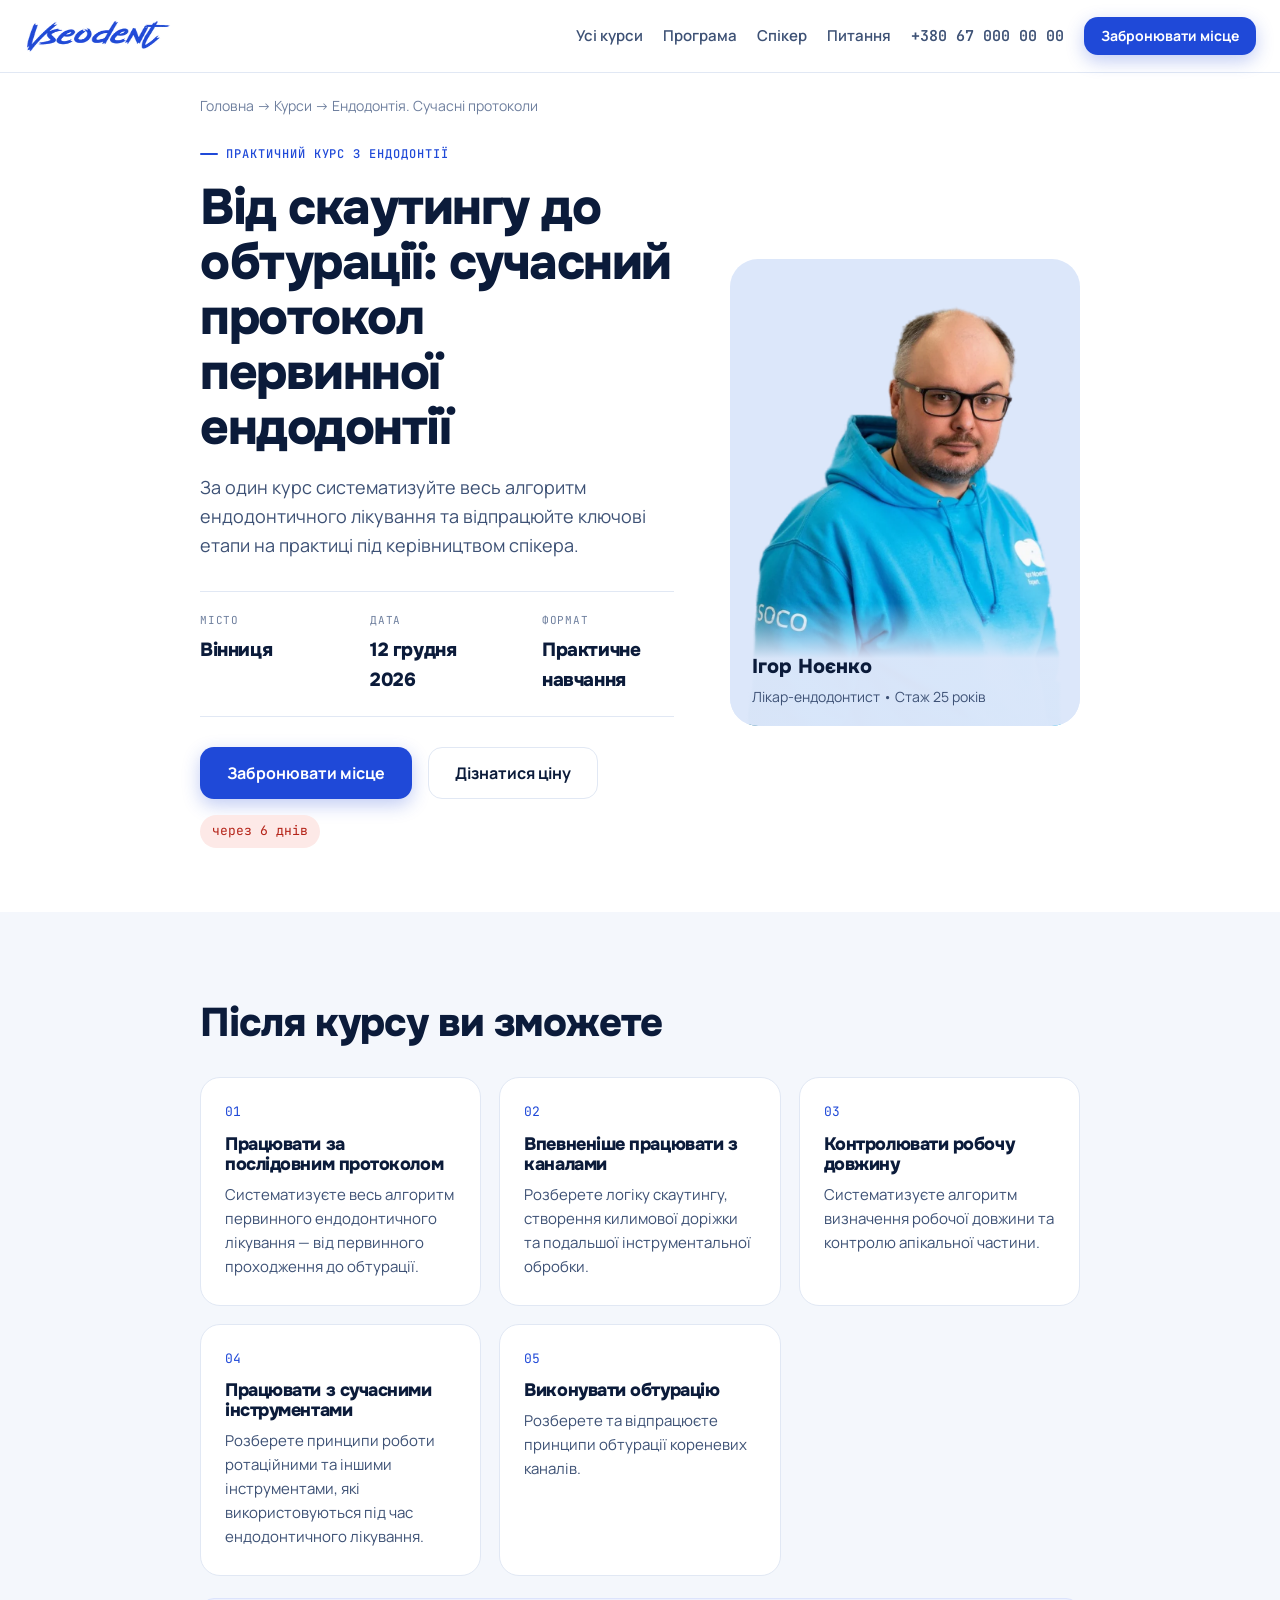
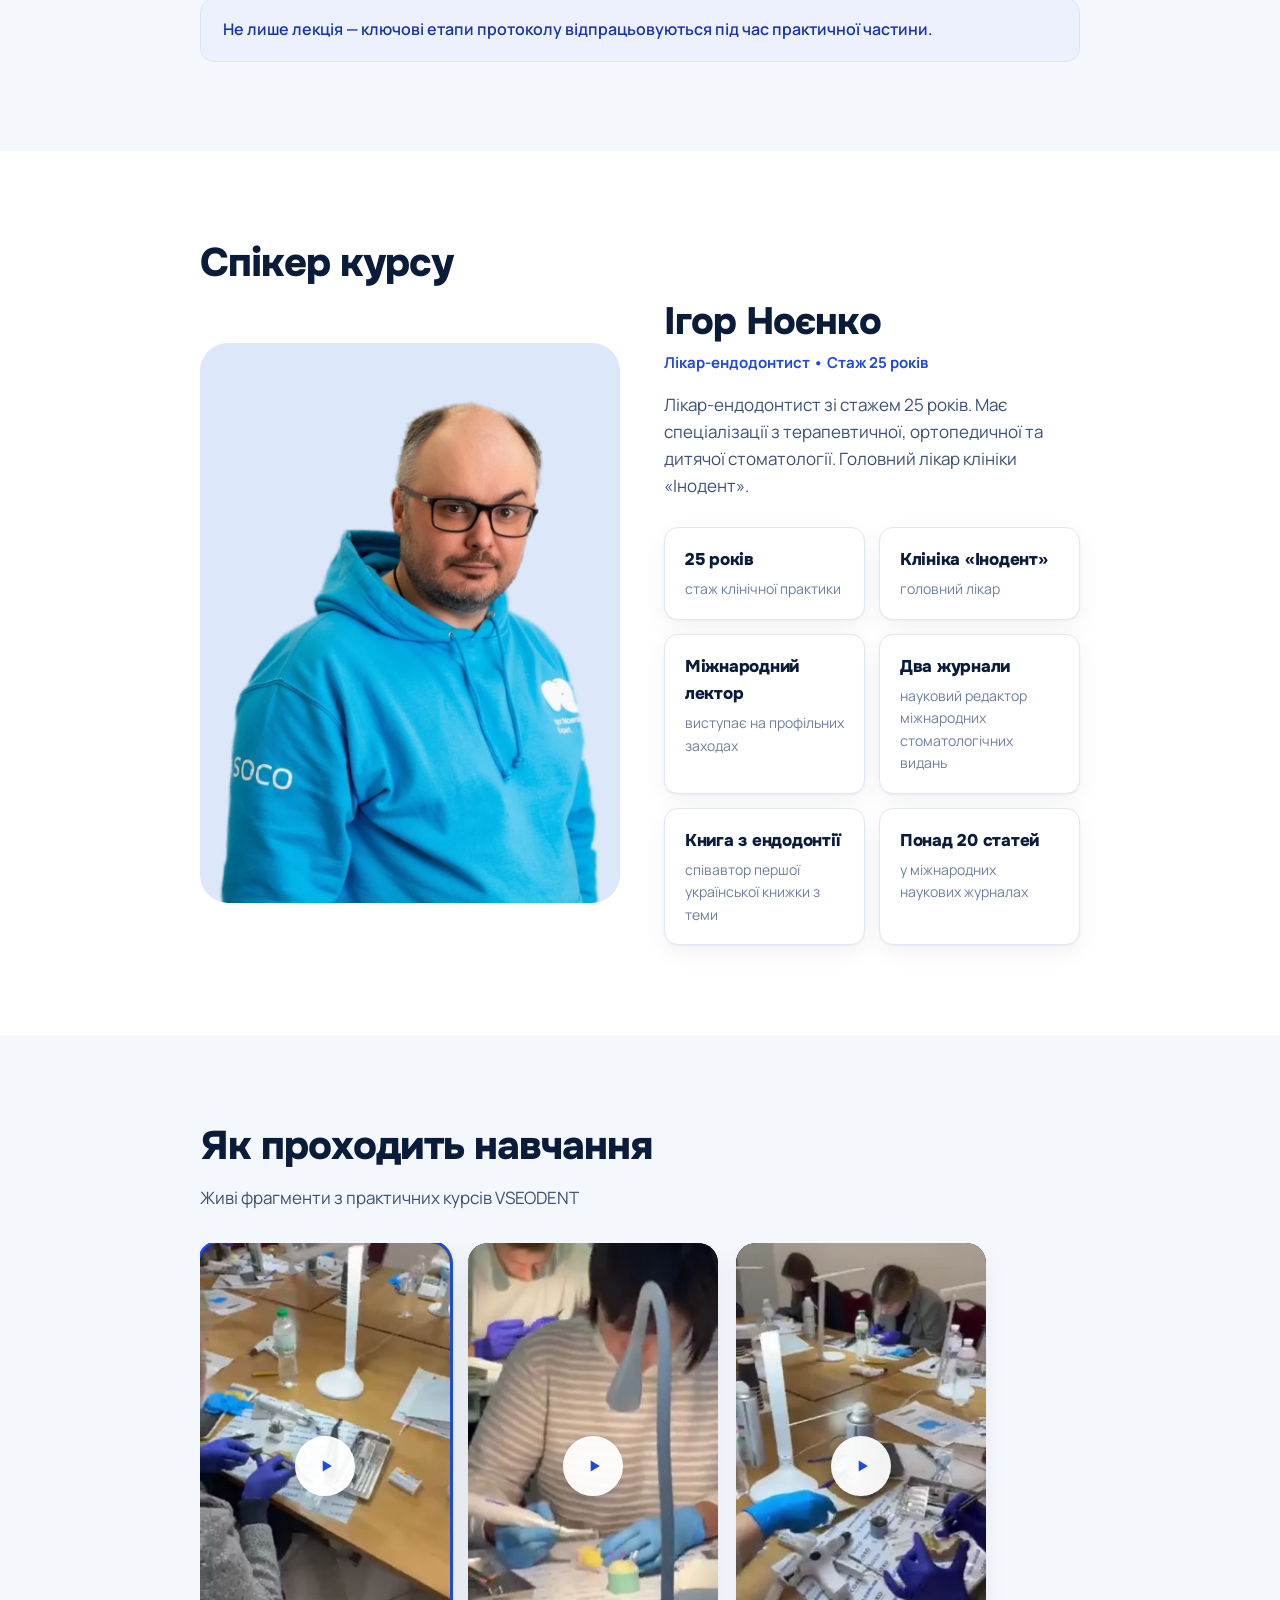
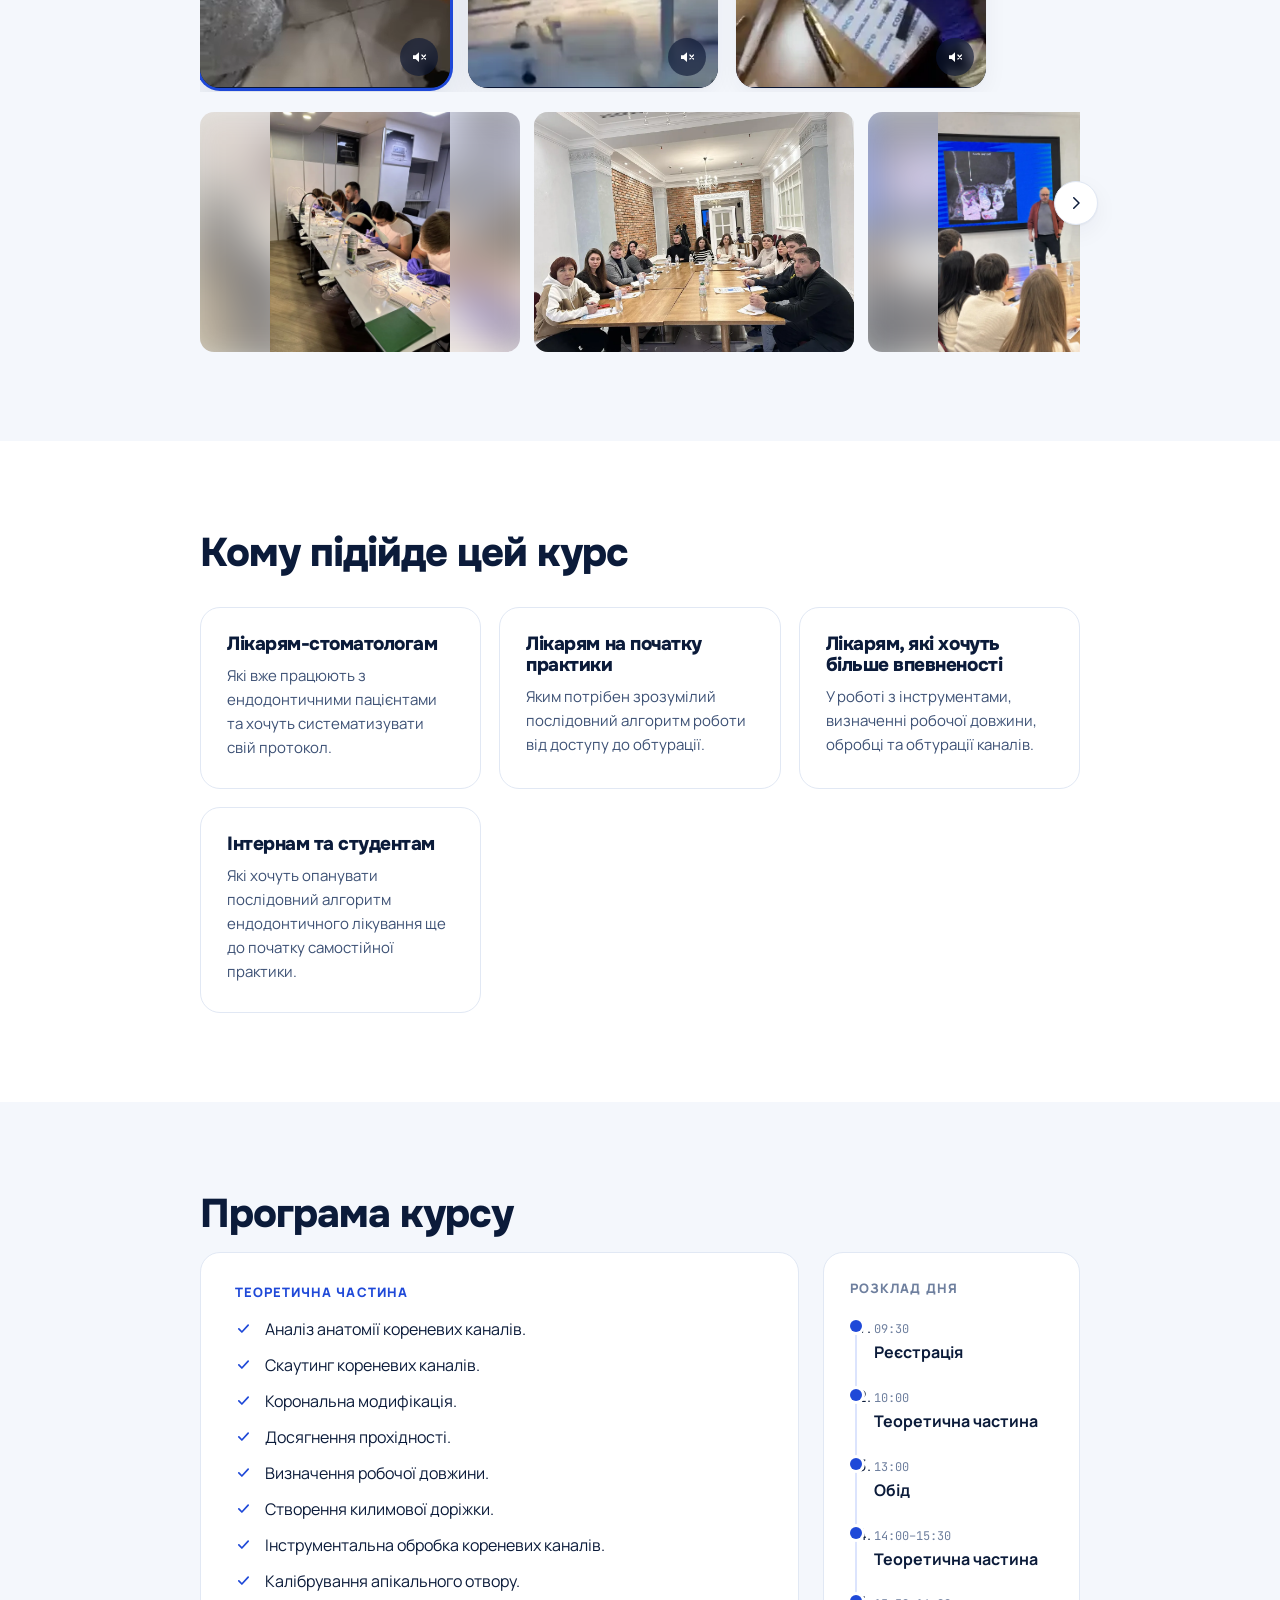
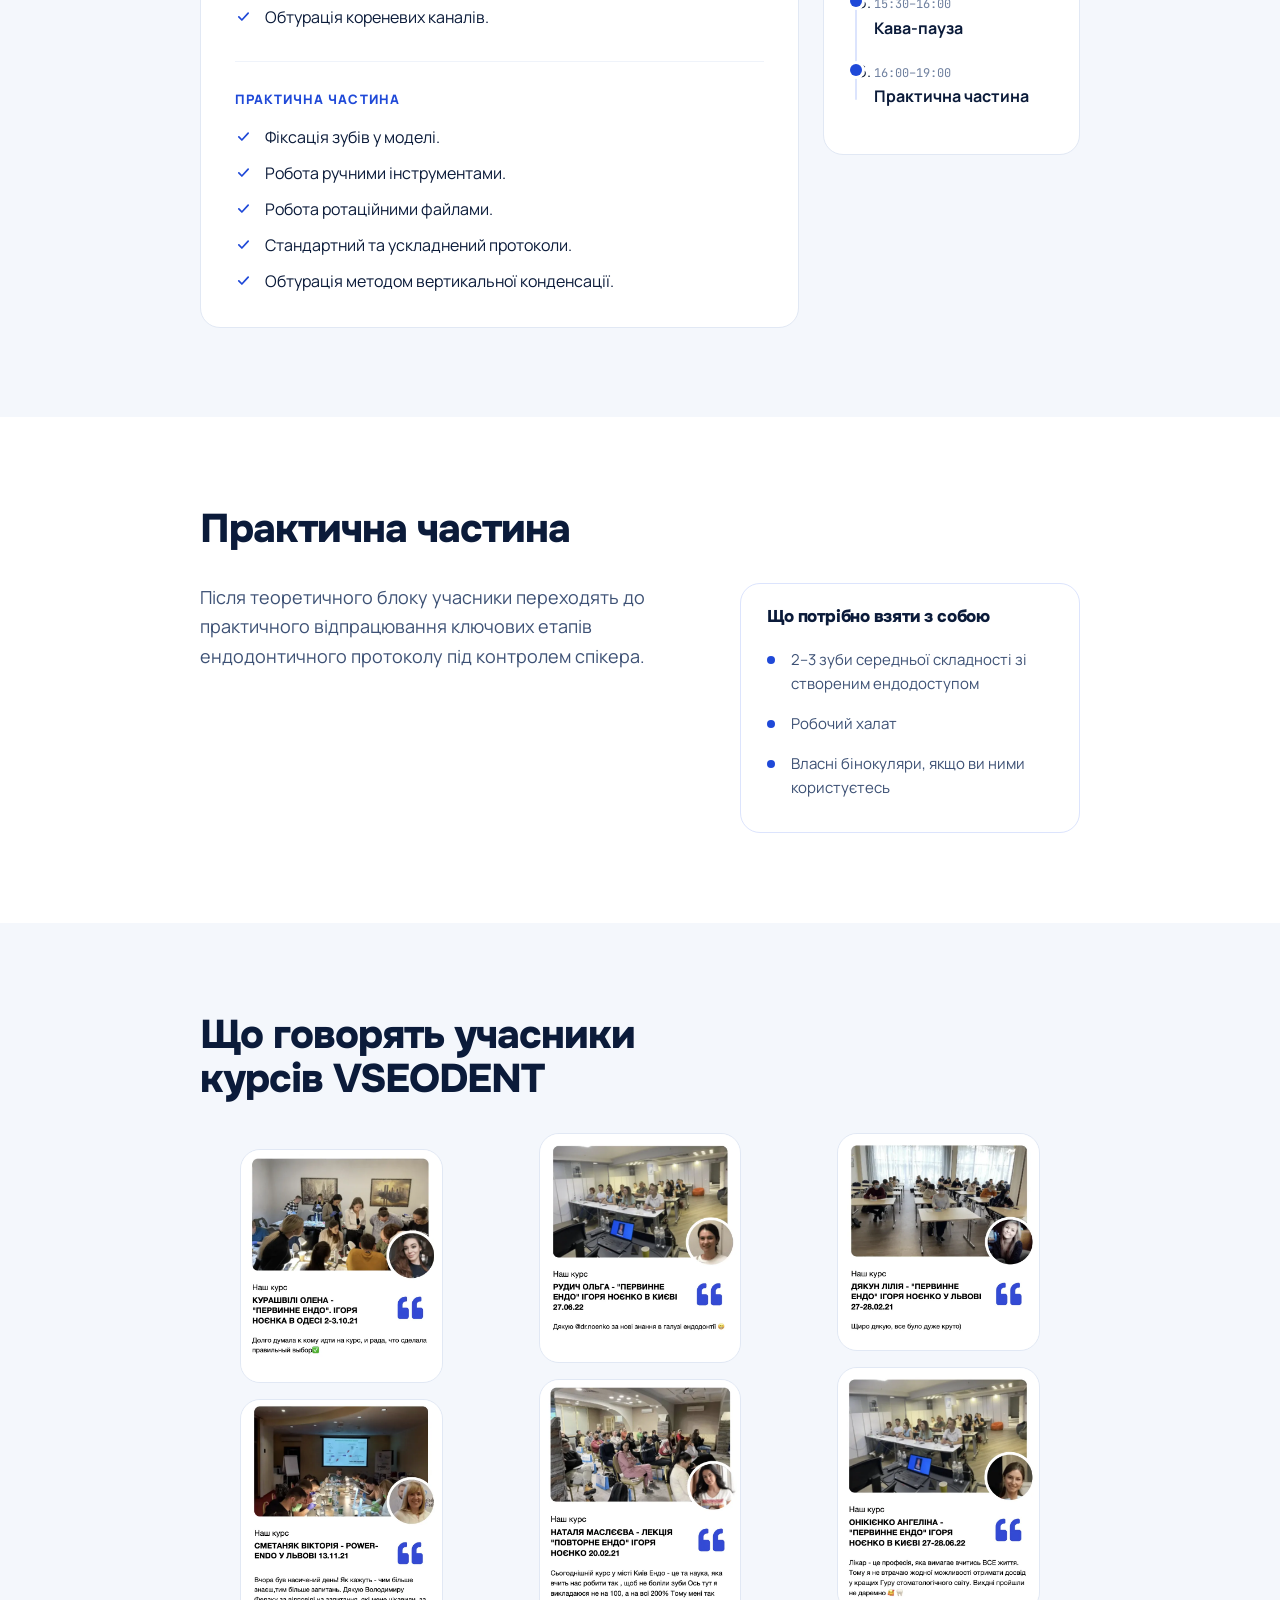
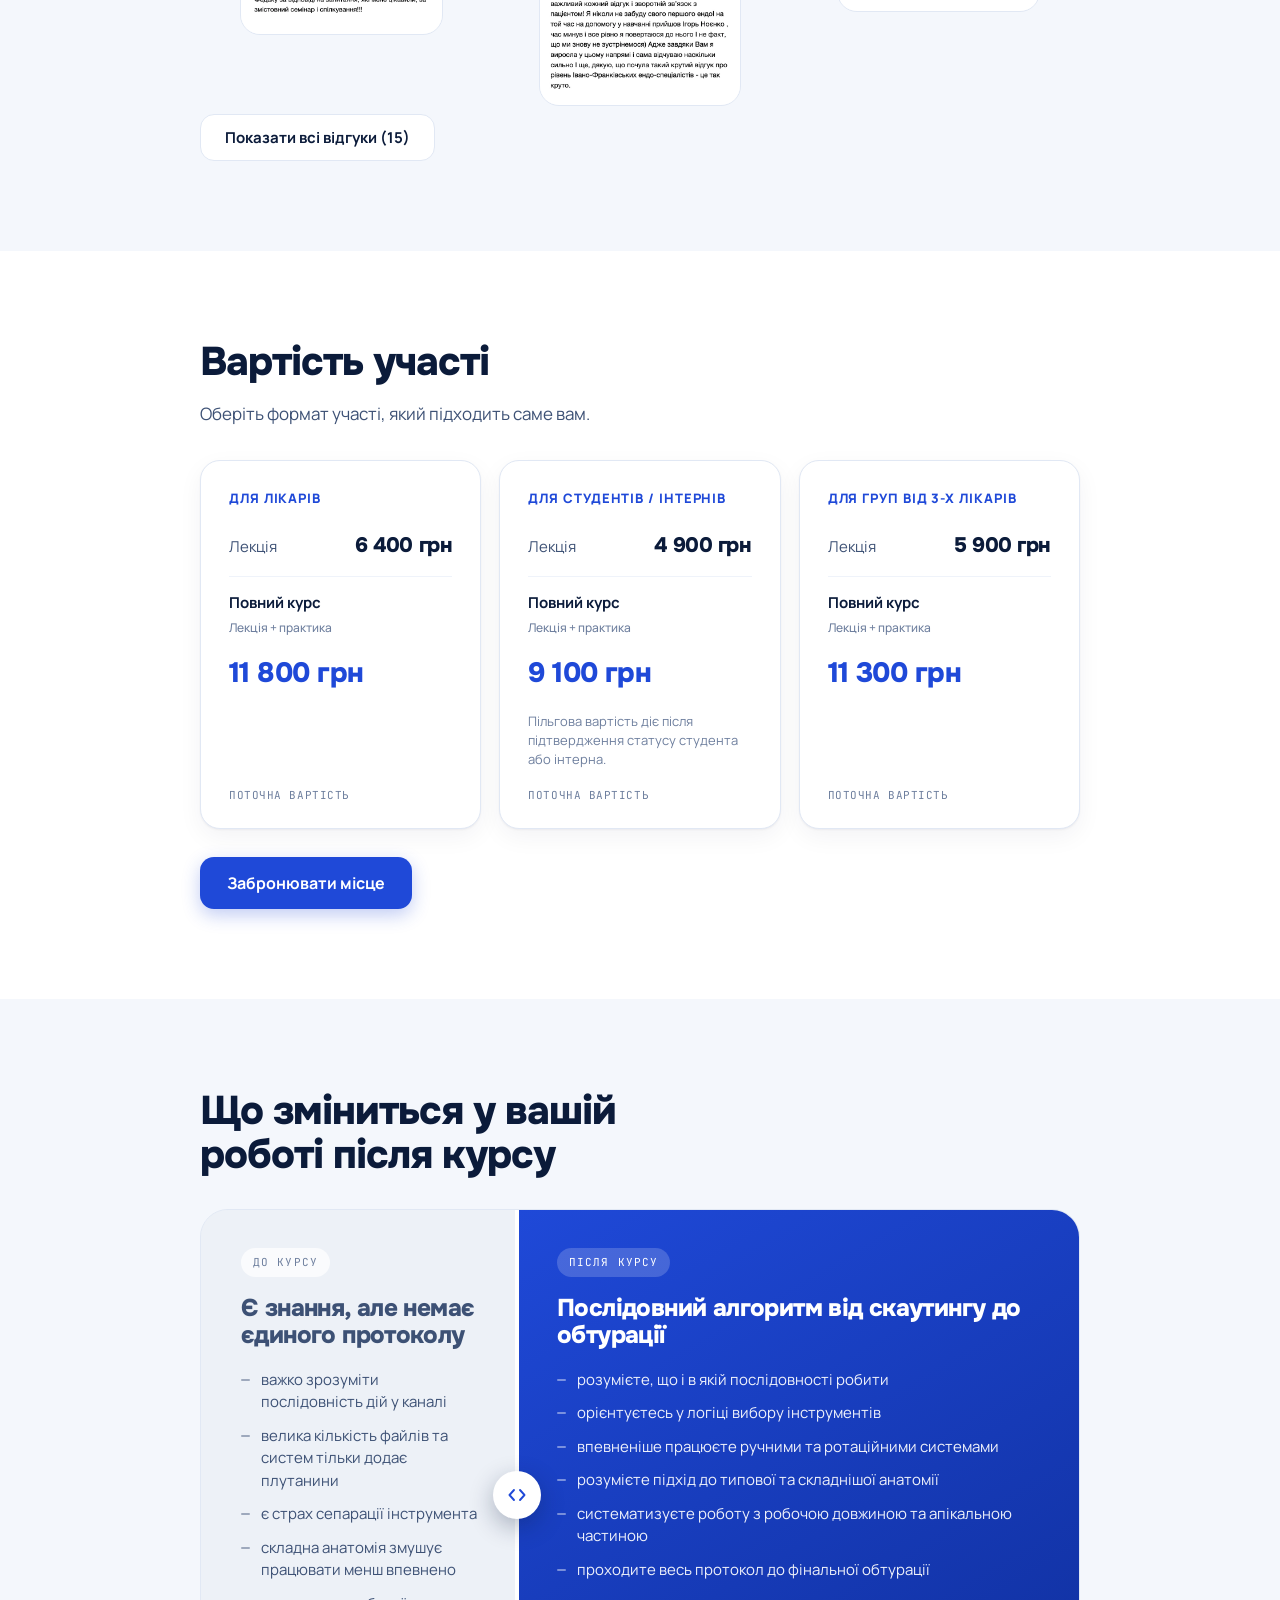
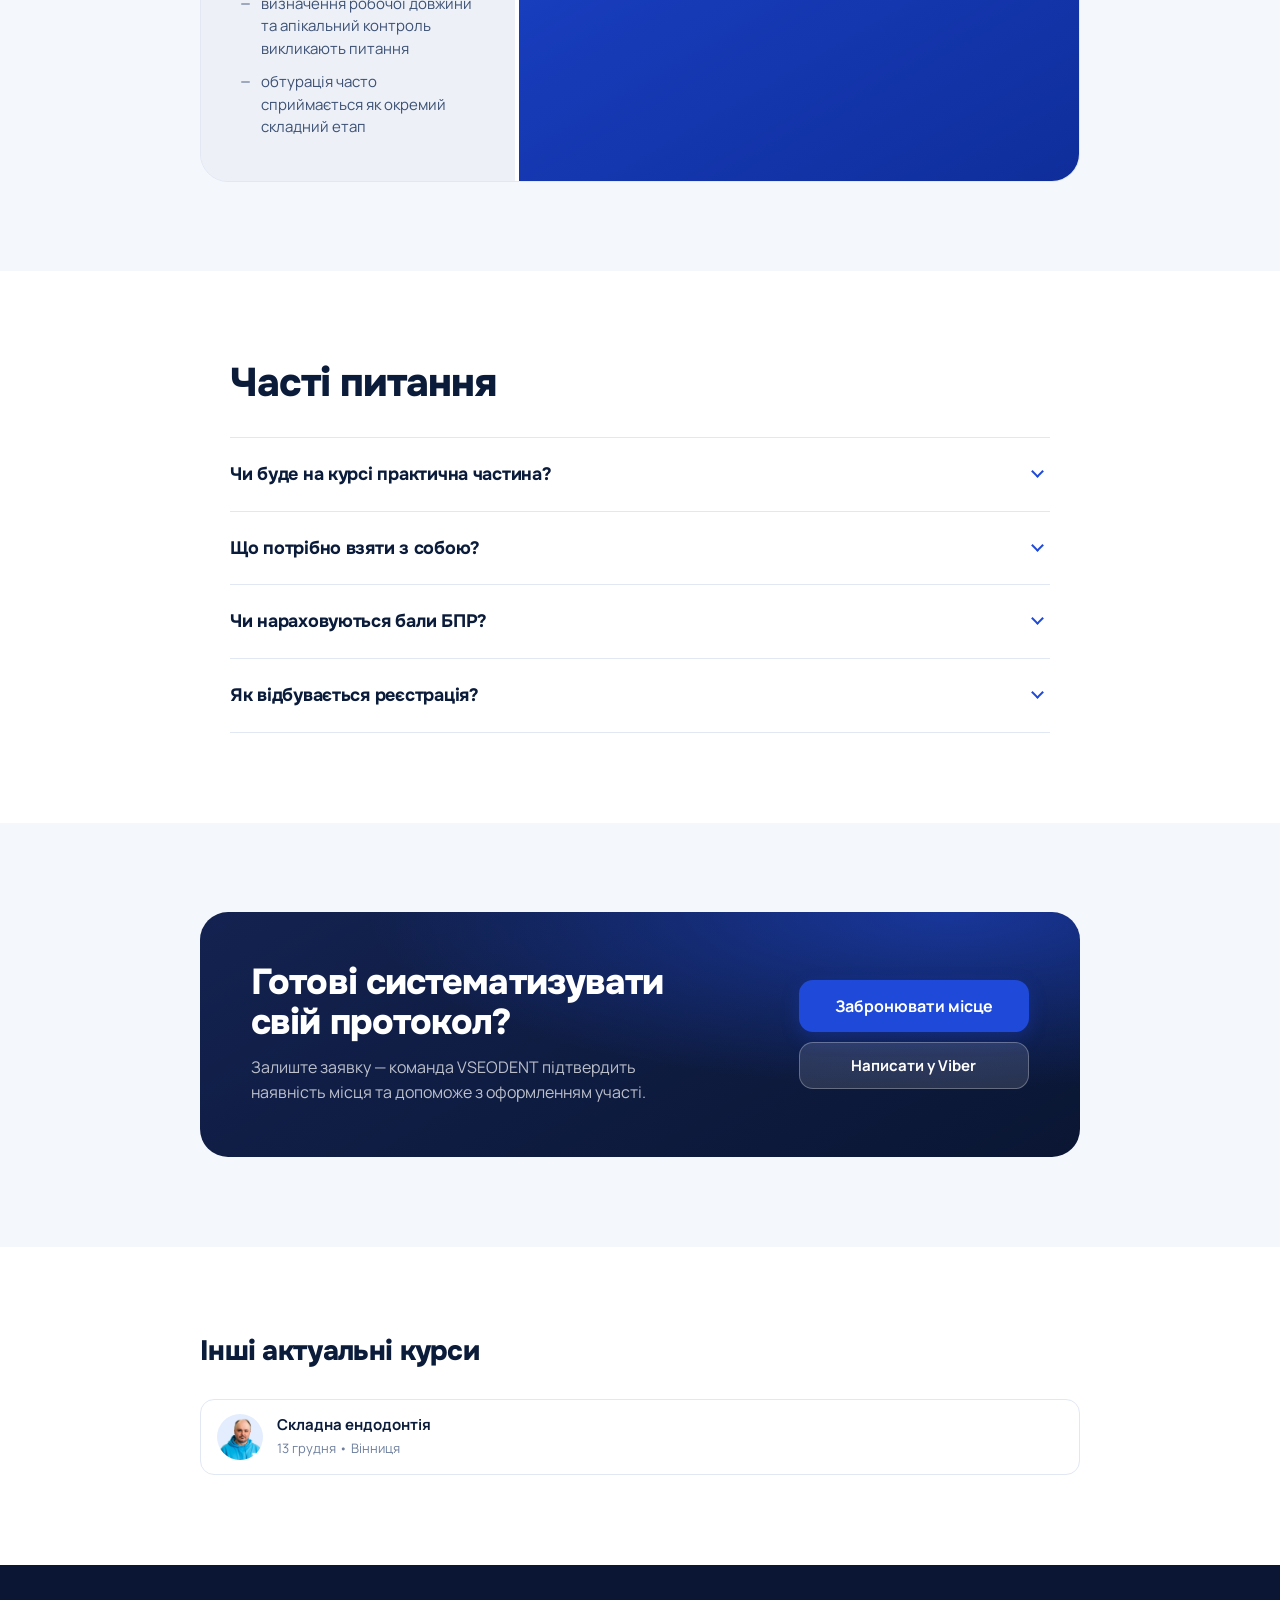
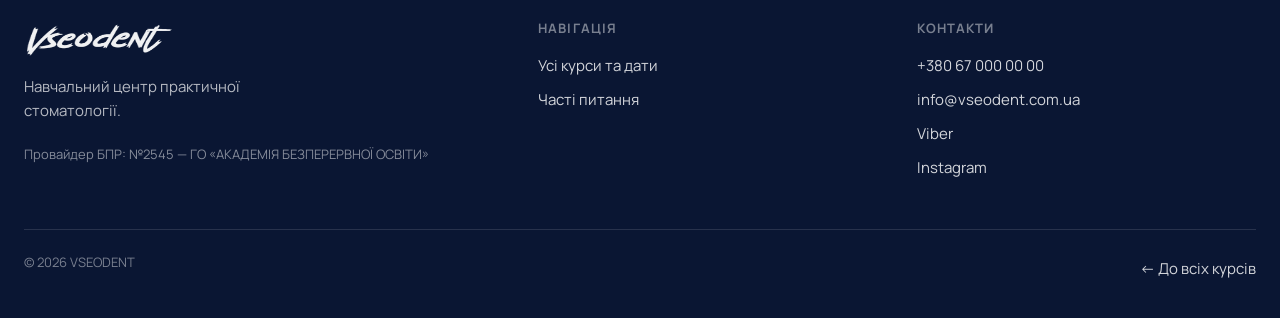
==== course.html @ 77914886 "Add files via upload" ====
<!doctype html>
<html lang="uk">
<head>
<meta charset="utf-8">
<meta name="viewport" content="width=device-width,initial-scale=1,viewport-fit=cover">
<title>Курс | VSEODENT</title>
<meta name="description" content="Практичний курс VSEODENT для стоматологів.">
<link rel="preconnect" href="https://fonts.googleapis.com">
<link rel="preconnect" href="https://fonts.gstatic.com" crossorigin>
<link href="https://fonts.googleapis.com/css2?family=Onest:wght@400;600;700;800&family=Manrope:wght@400;500;600;700;800&family=JetBrains+Mono:wght@400;500&display=swap" rel="stylesheet">
<!-- Meta Pixel -->
<script>
!function(f,b,e,v,n,t,s){if(f.fbq)return;n=f.fbq=function(){n.callMethod?
n.callMethod.apply(n,arguments):n.queue.push(arguments)};if(!f._fbq)f._fbq=n;
n.push=n;n.loaded=!0;n.version='2.0';n.queue=[];t=b.createElement(e);t.async=!0;
t.src=v;s=b.getElementsByTagName(e)[0];s.parentNode.insertBefore(t,s)}(window,
document,'script','https://connect.facebook.net/en_US/fbevents.js');
fbq('init','1516093250283344');
fbq('track','PageView');
</script>
<noscript><img height="1" width="1" style="display:none"
  src="https://www.facebook.com/tr?id=1516093250283344&ev=PageView&noscript=1" alt=""></noscript>
<!-- /Meta Pixel -->
<link rel="stylesheet" href="assets/css/styles.css?v=9327e3ac">
<link rel="icon" href="assets/images/logo.webp">
</head>
<body>

<header class="header">
  <div class="container header__inner">
    <a class="header__logo" href="index.html"><img src="assets/images/logo.webp" alt="VSEODENT" width="148" height="38"></a>
    <nav class="header__nav">
      <a href="index.html#kursy">Усі курси</a>
      <a href="#program">Програма</a>
      <a href="#speaker">Спікер</a>
      <a href="#faq">Питання</a>
      <a class="header__phone" data-phone href="#">+380</a>
      <button class="btn btn--primary btn--sm" data-book>Забронювати місце</button>
    </nav>
    <button class="header__burger" id="burger" aria-expanded="false" aria-label="Меню"><span></span></button>
  </div>
  <div class="mobile-menu" id="mobileMenu">
    <div class="container">
      <ul>
        <li><a href="index.html#kursy">Усі курси</a></li>
        <li><a href="#program">Програма курсу</a></li>
        <li><a href="#speaker">Спікер</a></li>
        <li><a href="#faq">Часті питання</a></li>
        <li><a data-phone href="#">+380</a></li>
      </ul>
    </div>
  </div>
</header>

<main>

<!-- ============ 1. HERO ============ -->
<section class="chero" id="sec-hero" data-rail="Курс">
  <div class="container">
    <nav class="crumbs"><a href="index.html">Головна</a> → <a href="index.html#kursy">Курси</a> → <span id="crumbTitle"></span></nav>

    <div class="chero__grid">
      <div class="chero__main">
        <span class="eyebrow" id="eyebrow"></span>
        <h1 id="h1"></h1>
        <p class="chero__sub" id="subtitle"></p>

        <div class="hfacts" id="heroFacts"></div>

        <div class="chero__cta">
          <button class="btn btn--primary btn--lg" data-book>Забронювати місце</button>
          <a class="btn btn--ghost btn--lg" href="#secPricing">Дізнатися ціну</a>
          <span class="chero__count" id="heroCountdown"></span>
        </div>
      </div>

      <aside class="chero__speaker">
        <div class="spcard">
          <img id="heroSpeakerImg" src="" alt="" width="440" height="560" fetchpriority="high">
          <div class="spcard__cap">
            <b id="heroSpeakerName"></b>
            <span id="heroSpeakerRole"></span>
          </div>
        </div>
      </aside>
    </div>
  </div>
</section>

<!-- ============ 2. РЕЗУЛЬТАТИ ============ -->
<section class="section section--wash" id="secOutcomes" data-rail="Результати">
  <div class="container">
    <h2 class="shead">Після курсу ви зможете</h2>
    <div class="carousel" id="outcomesCarousel">
      <div class="carousel__track" id="outcomes"></div>
      <div class="carousel__dots" id="outcomesDots"></div>
    </div>
    <p class="onote" id="outcomesNote"></p>
  </div>
</section>

<!-- ============ 3. СПІКЕР ============ -->
<section class="section" id="speaker" data-rail="Спікер">
  <div class="container">
    <h2 class="shead">Спікер курсу</h2>
    <div class="spk">
      <div class="spk__photo"><img id="spImg" src="" alt="" loading="lazy"></div>
      <div class="spk__body">
        <h3 id="spName"></h3>
        <div class="spk__role" id="spRole"></div>
        <p class="spk__bio" id="spBio"></p>
        <div class="spk__facts" id="spFacts"></div>
      </div>
    </div>
  </div>
</section>

<!-- ============ 4. ЯК ПРОХОДИТЬ НАВЧАННЯ ============ -->
<section class="section section--wash" id="secHow" data-rail="Як проходить">
  <div class="container">
    <h2 class="shead">Як проходить навчання</h2>
    <p class="ssub">Живі фрагменти з практичних курсів VSEODENT</p>
    <div class="vreel" id="videos"></div>
    <div class="pstrip" id="photos"></div>
  </div>
</section>

<!-- ============ 5. ДЛЯ КОГО ============ -->
<section class="section" id="secAudience" data-rail="Для кого">
  <div class="container">
    <h2 class="shead">Кому підійде цей курс</h2>
    <div class="acards" id="audience"></div>
  </div>
</section>

<!-- ============ 6. ПРОГРАМА ============ -->
<section class="section section--wash" id="program" data-rail="Програма">
  <div class="container">
    <h2 class="shead">Програма курсу</h2>

    <div class="prog">
      <div class="prog__main" id="programList"></div>
      <aside class="prog__side" id="scheduleCard">
        <h3 class="prog__sidehead">Розклад дня</h3>
        <ol class="tl" id="scheduleList"></ol>
      </aside>
    </div>

    <div class="pending" id="programSoon">
      <div>
        <b>Повну програму надсилаємо особисто</b>
        <p>Залиште контакт — команда VSEODENT надішле актуальну програму цього курсу до підтвердження участі.</p>
      </div>
      <button class="btn btn--primary" data-book>Отримати програму</button>
    </div>
  </div>
</section>

<!-- ============ 7. ПРАКТИЧНА ЧАСТИНА ============ -->
<section class="section" id="secPractice" data-rail="Практика">
  <div class="container">
    <h2 class="shead">Практична частина</h2>
    <div class="practice">
      <p class="practice__text" id="practiceText"></p>
      <aside class="bring" id="bringCard">
        <h3>Що потрібно взяти з собою</h3>
        <ul id="bringList"></ul>
      </aside>
    </div>
  </div>
</section>

<!-- ============ 8. ВІДГУКИ ============ -->
<section class="section section--wash" id="secReviews" data-rail="Відгуки">
  <div class="container">
    <h2 class="shead">Що говорять учасники курсів VSEODENT</h2>
    <div class="reviews" id="reviews"></div>
    <p class="ghint" id="reviewsHint">Тут будуть реальні відгуки учасників курсів.</p>
    <div class="carousel__dots" id="reviewsDots"></div>
    <div class="reviews__more"><button class="btn btn--ghost" id="reviewsMore" type="button">Показати всі відгуки</button></div>
  </div>
</section>

<!-- ============ 9. ВАРТІСТЬ УЧАСТІ ============ -->
<section class="section" id="secPricing" data-rail="Вартість">
  <div class="container">
    <h2 class="shead">Вартість участі</h2>
    <p class="ssub">Оберіть формат участі, який підходить саме вам.</p>
    <div class="pcards" id="pricing"></div>
    <div class="pricing__foot">
      <button class="btn btn--primary btn--lg" data-book>Забронювати місце</button>
    </div>
  </div>
</section>

<!-- ============ 10. ДО / ПІСЛЯ ============ -->
<section class="section section--wash" id="secTransform" data-rail="Результат">
  <div class="container">
    <h2 class="shead">Що зміниться у вашій роботі після курсу</h2>
    <div class="ba" id="ba"></div>
  </div>
</section>

<!-- ============ 11. ЩО ВХОДИТЬ У ВАРТІСТЬ ============ -->
<section class="section section--wash" id="secIncludes">
  <div class="container">
    <h2 class="shead">Що входить у вартість участі</h2>
    <ul class="includes" id="includes"></ul>
  </div>
</section>

<!-- ============ 12. ІНШІ МІСТА ============ -->
<section class="section section--wash" id="secOther" data-rail="Інші дати">
  <div class="container">
    <h2 class="shead">Не підходить ця дата або місто?</h2>
    <p class="ssub">Перегляньте інші найближчі дати цього курсу або оберіть інше навчання VSEODENT.</p>
    <div class="dcards" id="otherDates"></div>
    <a class="btn btn--ghost" href="index.html#kursy">Усі курси VSEODENT</a>
  </div>
</section>

<!-- ============ 13. FAQ ============ -->
<section class="section" id="faq" data-rail="Питання">
  <div class="container container--narrow">
    <h2 class="shead">Часті питання</h2>
    <div class="faq" id="faqList"></div>
  </div>
</section>

<!-- ============ 14. ФІНАЛЬНИЙ CTA ============ -->
<section class="section section--wash">
  <div class="container">
    <div class="cta">
      <div>
        <h2>Готові систематизувати свій протокол?</h2>
        <p>Залиште заявку — команда VSEODENT підтвердить наявність місця та допоможе з оформленням участі.</p>
      </div>
      <div class="cta__actions">
        <button class="btn btn--primary btn--block btn--lg" data-book>Забронювати місце</button>
        <a class="btn btn--light btn--block" data-viber href="#">Написати у Viber</a>
      </div>
    </div>
  </div>
</section>

<!-- ============ 15. ІНШІ КУРСИ ============ -->
<section class="section" id="secOtherCourses">
  <div class="container">
    <h2 class="shead shead--sm">Інші актуальні курси</h2>
    <div class="minis" id="otherCourses"></div>
  </div>
</section>

</main>

<!-- смуга прогресу з розділами -->
<nav class="rail" id="rail" aria-label="Розділи сторінки"></nav>


<footer class="footer">
  <div class="container">
    <div class="footer__grid">
      <div>
        <img src="assets/images/logo.webp" alt="VSEODENT" width="150" height="38" loading="lazy">
        <p>Навчальний центр практичної стоматології.</p>
        <div class="footer__bpr">Провайдер БПР: <span data-bpr></span></div>
      </div>
      <div>
        <h4>Навігація</h4>
        <a href="index.html#kursy">Усі курси та дати</a>
        <a href="index.html#faq">Часті питання</a>
      </div>
      <div>
        <h4>Контакти</h4>
        <a data-phone href="#">+380</a>
        <a data-email href="#">email</a>
        <a data-viber href="#">Viber</a>
        <a data-telegram href="#">Telegram</a>
        <a data-instagram href="#" target="_blank" rel="noopener">Instagram</a>
      </div>
    </div>
    <div class="footer__bottom">
      <span>© <span data-year></span> VSEODENT</span>
      <span><a href="index.html#kursy">← До всіх курсів</a></span>
    </div>
  </div>
</footer>

<div class="sticky-bar">
  <div class="sticky-bar__info">
    <b id="stickyMain"></b>
    <span id="stickySub"></span>
  </div>
  <button class="btn btn--primary" data-book>Забронювати</button>
</div>

<script src="assets/js/data.js?v=9327e3ac"></script>
<script src="assets/js/app.js?v=9327e3ac"></script>
<script src="assets/js/course.js?v=9327e3ac"></script>
<script src="assets/js/shared-blocks.js?v=9327e3ac"></script>
<script src="assets/js/videos.js?v=9327e3ac"></script>
<script src="assets/js/ba.js?v=9327e3ac"></script>
<script src="assets/js/form.js?v=9327e3ac"></script>
</body>
</html>
---- assets/css/styles.css ----
/* ============================================================
   VSEODENT — СТИЛІ
   1. Токени       2. База        3. Кнопки      4. Шапка
   5. Hero         6. Довіра      7. Розклад     8. Як проходить
   9. Спікери     10. Що отримаєте 11. FAQ       12. Футер
  13. Сторінка курсу  14. Форма    15. Адаптив
   ============================================================ */

/* ---------- 1. ТОКЕНИ -------------------------------------- */
:root{
  /* колір */
  --ink:#0B1B3A;          /* основний текст */
  --ink-2:#3D5175;        /* другорядний текст */
  --ink-3:#6E7F9E;        /* підписи */
  --line:#E1E8F4;         /* межі */
  --line-2:#EFF3FA;
  --wash:#F4F7FC;         /* фон секцій */
  --paper:#FFFFFF;
  --deep:#0A1633;         /* темні панелі */
  --deep-2:#132250;
  --blue:#1F49D8;         /* фірмовий (з логотипа) */
  --blue-700:#1637AC;
  --blue-50:#EDF1FE;
  --blue-100:#DCE4FD;
  --amber:#F5A524;        /* акцент для БПР / сертифікатів */
  --photo-bg:#DCE7FA;     /* єдиний фон під фото спікерів */
  --amber-50:#FEF5E6;
  --danger:#D92D20;

  /* типографіка */
  --display:'Onest','Manrope',system-ui,-apple-system,'Segoe UI',sans-serif;
  --body:'Manrope',system-ui,-apple-system,'Segoe UI',sans-serif;
  --mono:'JetBrains Mono',ui-monospace,'SFMono-Regular',Menlo,monospace;

  /* форма */
  --r-sm:10px; --r-md:14px; --r-lg:20px; --r-xl:28px;
  --shadow-1:0 1px 2px rgba(11,27,58,.05), 0 8px 24px rgba(11,27,58,.05);
  --shadow-2:0 20px 50px rgba(11,27,58,.12);
  --pad-y:clamp(56px,7vw,104px);
}

/* ---------- 2. БАЗА ---------------------------------------- */
*,*::before,*::after{box-sizing:border-box}
html{scroll-behavior:smooth;-webkit-text-size-adjust:100%;overflow-x:clip}
body{overflow-x:clip}
body{
  margin:0;background:var(--paper);color:var(--ink);
  font-family:var(--body);font-size:16px;line-height:1.6;font-weight:400;
  -webkit-font-smoothing:antialiased;
}
img{max-width:100%;display:block}
a{color:inherit;text-decoration:none}
button,input,select,textarea{font:inherit;color:inherit}
h1,h2,h3,h4{font-family:var(--display);font-weight:800;letter-spacing:-.025em;line-height:1.1;margin:0}
p{margin:0}
ul{margin:0;padding:0;list-style:none}

.container{width:min(1180px,100% - 40px);margin-inline:auto}
.section{padding-block:var(--pad-y)}
.section--wash{background:var(--wash)}

/* службові */
.sr-only{position:absolute;width:1px;height:1px;overflow:hidden;clip:rect(0 0 0 0);white-space:nowrap}
.hidden{display:none !important}
:focus-visible{outline:3px solid var(--blue);outline-offset:2px;border-radius:4px}

/* мітка секції */
.eyebrow{
  display:inline-flex;align-items:center;gap:8px;
  font-family:var(--mono);font-size:12px;font-weight:500;
  letter-spacing:.08em;text-transform:uppercase;color:var(--blue);
}
.eyebrow::before{content:'';width:18px;height:2px;background:var(--blue);border-radius:2px}

/* заголовок секції */
.section-head{
  display:grid;grid-template-columns:minmax(0,1.1fr) minmax(0,.9fr);
  gap:28px 48px;align-items:end;margin-bottom:40px;
}
.section-head h2{font-size:clamp(28px,3.6vw,44px);margin-top:14px}
.section-head p{color:var(--ink-2);font-size:17px}

/* мазок пензля — акцент, узятий із логотипа */
.brush{position:relative;display:inline-block;white-space:nowrap}
.brush svg{
  position:absolute;left:-2%;bottom:.02em;width:104%;height:.42em;
  fill:var(--blue);opacity:.22;z-index:-1;
}

/* ---------- 3. КНОПКИ -------------------------------------- */
.btn{
  display:inline-flex;align-items:center;justify-content:center;gap:9px;
  border:1px solid transparent;border-radius:var(--r-md);cursor:pointer;
  font-weight:700;font-size:15px;line-height:1;padding:15px 24px;
  transition:background .18s, color .18s, border-color .18s, transform .18s, box-shadow .18s;
  text-align:center;
}
.btn:active{transform:translateY(1px)}
.btn--primary{background:var(--blue);color:#fff;box-shadow:0 6px 18px rgba(31,73,216,.28)}
.btn--primary:hover{background:var(--blue-700);box-shadow:0 10px 26px rgba(31,73,216,.34)}
.btn--ghost{background:var(--paper);color:var(--ink);border-color:var(--line)}
.btn--ghost:hover{border-color:var(--blue);color:var(--blue)}
.btn--light{background:rgba(255,255,255,.12);color:#fff;border-color:rgba(255,255,255,.28)}
.btn--light:hover{background:rgba(255,255,255,.2)}
.btn--sm{padding:11px 16px;font-size:14px}
.btn--block{width:100%}
.btn[disabled]{opacity:.6;cursor:not-allowed}

/* ---------- 4. ШАПКА --------------------------------------- */
.header{
  position:sticky;top:0;z-index:60;background:rgba(255,255,255,.86);
  backdrop-filter:blur(14px);border-bottom:1px solid var(--line);
}
.header__inner{display:flex;align-items:center;gap:28px;height:72px}
.header__logo img{width:148px}
.header__nav{display:flex;align-items:center;gap:26px;margin-left:auto}
.header__nav a{font-size:15px;font-weight:600;color:var(--ink-2)}
.header__nav a:hover{color:var(--blue)}
.header__phone{font-family:var(--mono);font-size:14px;font-weight:500;white-space:nowrap}
.header__burger{
  display:none;margin-left:auto;width:44px;height:44px;border:1px solid var(--line);
  background:var(--paper);border-radius:12px;cursor:pointer;position:relative;
}
.header__burger span,.header__burger span::before,.header__burger span::after{
  position:absolute;left:50%;width:18px;height:2px;background:var(--ink);
  border-radius:2px;transform:translateX(-50%);transition:.22s;
}
.header__burger span{top:50%;margin-top:-1px}
.header__burger span::before{content:'';left:0;transform:none;top:-6px}
.header__burger span::after{content:'';left:0;transform:none;top:6px}
.header__burger[aria-expanded="true"] span{background:transparent}
.header__burger[aria-expanded="true"] span::before{top:0;transform:rotate(45deg)}
.header__burger[aria-expanded="true"] span::after{top:0;transform:rotate(-45deg)}

.mobile-menu{display:none;border-top:1px solid var(--line);background:var(--paper)}
.mobile-menu.open{display:block}
.mobile-menu ul{padding:14px 0 20px}
.mobile-menu a{display:block;padding:13px 0;font-size:17px;font-weight:600;border-bottom:1px solid var(--line-2)}
.mobile-menu .btn{margin-top:18px}

/* ---------- 5. HERO ---------------------------------------- */
.hero{padding-top:clamp(40px,5vw,72px);padding-bottom:clamp(40px,5vw,72px);overflow:hidden}
.hero__grid{display:grid;grid-template-columns:minmax(0,1.05fr) minmax(0,.95fr);gap:56px;align-items:center}
.hero h1{font-size:clamp(34px,4.6vw,56px);margin:20px 0 22px;letter-spacing:-.035em}
.hero__lead{font-size:19px;color:var(--ink-2);max-width:34em}
.hero__actions{display:flex;gap:12px;flex-wrap:wrap;margin-top:32px}
.hero__stats{display:flex;gap:0;margin-top:44px;border-top:1px solid var(--line);padding-top:24px;flex-wrap:wrap}
.hero__stat{padding-right:32px;margin-right:32px;border-right:1px solid var(--line)}
.hero__stat:last-child{border-right:0;margin-right:0;padding-right:0}
.hero__stat b{display:block;font-family:var(--display);font-size:30px;font-weight:800;letter-spacing:-.03em;line-height:1}
.hero__stat span{display:block;margin-top:6px;font-size:13px;color:var(--ink-3);max-width:15ch}

/* панель зі спікером */
.hero__panel{
  position:relative;min-height:480px;display:flex;align-items:flex-end;
  justify-content:center;
}
.hero__grid-lines{position:absolute;inset:0;opacity:.16;
  background-image:linear-gradient(rgba(255,255,255,.5) 1px,transparent 1px),
                   linear-gradient(90deg,rgba(255,255,255,.5) 1px,transparent 1px);
  background-size:56px 56px;mask-image:radial-gradient(80% 70% at 50% 40%,#000,transparent);}
.hero__photo{position:relative;z-index:2;height:470px;width:auto;object-fit:contain;
  filter:drop-shadow(0 22px 34px rgba(11,27,58,.16))}
.hero__next{
  position:absolute;left:0;bottom:12px;z-index:3;width:min(290px,70%);
  background:var(--paper);border:1px solid var(--line);border-radius:var(--r-lg);
  padding:18px 20px;box-shadow:0 16px 36px rgba(11,27,58,.13);
}
.hero__next-label{font-family:var(--mono);font-size:11px;letter-spacing:.09em;text-transform:uppercase;color:var(--blue)}
.hero__next h3{font-size:18px;margin:8px 0 6px}
.hero__next p{font-size:14px;color:var(--ink-3)}
.hero__next .btn{margin-top:14px}
.hero__badge{
  position:absolute;right:22px;top:22px;z-index:3;display:flex;align-items:center;gap:10px;
  background:rgba(255,255,255,.1);border:1px solid rgba(255,255,255,.22);
  color:#fff;padding:10px 14px;border-radius:999px;font-size:13px;font-weight:600;
  backdrop-filter:blur(6px);
}
.hero__badge b{font-family:var(--mono);color:var(--amber);font-weight:500}

/* ---------- 6. СМУГА ДОВІРИ -------------------------------- */
.trust{border-block:1px solid var(--line);background:var(--wash)}
.trust__grid{display:grid;grid-template-columns:repeat(4,1fr)}
.trust__item{padding:26px 28px 26px 0;margin-right:28px;border-right:1px solid var(--line)}
.trust__item:last-child{border-right:0;margin-right:0;padding-right:0}
.trust__item b{display:block;font-size:15px;font-weight:800;margin-bottom:5px}
.trust__item span{font-size:14px;color:var(--ink-3);line-height:1.5}

/* ---------- 7. РОЗКЛАД (ключовий блок) --------------------- */
.filters{display:flex;flex-wrap:wrap;gap:10px;align-items:center;margin-bottom:8px}
.chip{
  border:1px solid var(--line);background:var(--paper);border-radius:999px;
  padding:10px 16px;font-size:14px;font-weight:600;color:var(--ink-2);cursor:pointer;
  transition:.16s;white-space:nowrap;
}
.chip:hover{border-color:var(--blue);color:var(--blue)}
.chip[aria-pressed="true"]{background:var(--blue);border-color:var(--blue);color:#fff}
.filters__spacer{flex:1}
.select-wrap{position:relative}
.select-wrap select{
  appearance:none;border:1px solid var(--line);background:var(--paper);border-radius:999px;
  padding:10px 38px 10px 16px;font-size:14px;font-weight:600;color:var(--ink-2);cursor:pointer;
}
.select-wrap::after{
  content:'';position:absolute;right:15px;top:50%;width:7px;height:7px;pointer-events:none;
  border-right:2px solid var(--ink-3);border-bottom:2px solid var(--ink-3);
  transform:translateY(-70%) rotate(45deg);
}
.filters__count{font-family:var(--mono);font-size:13px;color:var(--ink-3);margin:18px 0 26px}

.month{margin-bottom:14px}
.month__label{
  display:flex;align-items:center;gap:16px;margin:34px 0 16px;
  font-family:var(--mono);font-size:13px;font-weight:500;letter-spacing:.1em;
  text-transform:uppercase;color:var(--ink-3);
}
.month__label::after{content:'';flex:1;height:1px;background:var(--line)}
.month:first-child .month__label{margin-top:0}

.event{
  display:grid;grid-template-columns:104px minmax(0,1fr) auto;gap:28px;align-items:center;
  background:var(--paper);border:1px solid var(--line);border-radius:var(--r-lg);
  padding:20px 24px;margin-bottom:12px;transition:border-color .18s, box-shadow .18s, transform .18s;
}
.event:hover{border-color:var(--blue-100);box-shadow:var(--shadow-1);transform:translateY(-2px)}
.event__date{text-align:center;border-right:1px solid var(--line-2);padding-right:20px}
.event__day{font-family:var(--display);font-size:32px;font-weight:800;letter-spacing:-.04em;line-height:1}
.event__month{font-family:var(--mono);font-size:12px;text-transform:uppercase;letter-spacing:.08em;color:var(--ink-3);margin-top:4px}
.event__weekday{font-size:12px;color:var(--ink-3)}
.event__body{min-width:0}
.event__title{font-size:20px;margin-bottom:8px}
.event__title a:hover{color:var(--blue)}
.event__meta{display:flex;flex-wrap:wrap;align-items:center;gap:8px 14px;font-size:14px;color:var(--ink-2)}
.event__speaker{display:inline-flex;align-items:center;gap:8px;font-weight:600}
.event__avatar{width:26px;height:26px;border-radius:50%;object-fit:cover;object-position:top center;background:var(--blue-50)}
.event__city{display:inline-flex;align-items:center;gap:6px}
.tag{
  font-family:var(--mono);font-size:11px;letter-spacing:.05em;text-transform:uppercase;
  background:var(--blue-50);color:var(--blue-700);padding:4px 9px;border-radius:6px;font-weight:500;
}
.tag--amber{background:var(--amber-50);color:#8A5A00}
.tag--soon{background:#FDE9E7;color:#B42318}
.event__actions{display:flex;align-items:center;gap:10px}
.event__link{font-size:14px;font-weight:700;color:var(--ink-2);white-space:nowrap}
.event__link:hover{color:var(--blue)}

.empty{
  border:1px dashed var(--line);border-radius:var(--r-lg);padding:48px 24px;text-align:center;
}
.empty p{color:var(--ink-3);margin-bottom:16px}

/* ---------- 8. ЯК ПРОХОДИТЬ -------------------------------- */
.steps{display:grid;grid-template-columns:repeat(4,1fr);gap:24px;counter-reset:s}
.step{position:relative;padding-top:26px;border-top:2px solid var(--line)}
.step::before{
  counter-increment:s;content:counter(s,decimal-leading-zero);
  position:absolute;top:-14px;left:0;background:var(--wash);padding-right:12px;
  font-family:var(--mono);font-size:13px;font-weight:500;color:var(--blue);
}
.step.is-live{border-top-color:var(--blue)}
.step h3{font-size:19px;margin-bottom:8px}
.step p{font-size:15px;color:var(--ink-2)}

/* ---------- 9. СПІКЕРИ ------------------------------------- */
.speakers{display:grid;grid-template-columns:repeat(3,1fr);gap:24px}
.speaker{
  background:var(--paper);border:1px solid var(--line);border-radius:var(--r-lg);
  overflow:hidden;display:flex;flex-direction:column;
}
.speaker__photo{
  position:relative;aspect-ratio:3/4;overflow:hidden;background:var(--photo-bg);
}
.speaker__photo img{position:absolute;inset:0;width:100%;height:100%;object-fit:cover;object-position:bottom center}
.speaker__body{padding:22px 24px 24px;display:flex;flex-direction:column;flex:1}
.speaker__body h3{font-size:20px}
.speaker__role{font-size:14px;color:var(--blue);font-weight:600;margin-top:4px}
.speaker__body p{font-size:15px;color:var(--ink-2);margin-top:12px}
.speaker__focus{display:flex;flex-wrap:wrap;gap:6px;margin-top:16px}
.speaker__link{margin-top:auto;padding-top:18px;font-size:14px;font-weight:700;color:var(--blue)}

/* ---------- 10. ЩО ОТРИМАЄТЕ + CTA ------------------------- */
.gains{display:grid;grid-template-columns:repeat(2,minmax(0,1fr));gap:1px;background:var(--line);
  border:1px solid var(--line);border-radius:var(--r-lg);overflow:hidden}
.gain{background:var(--paper);padding:28px 30px}
.gain__ico{width:38px;height:38px;border-radius:11px;background:var(--blue-50);color:var(--blue);
  display:grid;place-items:center;margin-bottom:16px}
.gain h3{font-size:18px;margin-bottom:7px}
.gain p{font-size:15px;color:var(--ink-2)}

.cta{
  border-radius:var(--r-xl);padding:clamp(32px,4vw,52px);color:#fff;position:relative;overflow:hidden;
  background:radial-gradient(110% 120% at 85% 0%, rgba(31,73,216,.6) 0%, transparent 60%),
             linear-gradient(150deg,#132250,#0A1633);
  display:grid;grid-template-columns:minmax(0,1fr) auto;gap:32px;align-items:center;
}
.cta h2{font-size:clamp(24px,3vw,36px);max-width:18ch}
.cta p{margin-top:12px;color:rgba(255,255,255,.72);max-width:46ch;font-size:16px}
.cta__actions{display:flex;flex-direction:column;gap:10px;min-width:230px}

/* ---------- 11. FAQ ---------------------------------------- */
.faq{border-top:1px solid var(--line)}
.faq details{border-bottom:1px solid var(--line)}
.faq summary{
  list-style:none;cursor:pointer;padding:22px 44px 22px 0;position:relative;
  font-family:var(--display);font-size:18px;font-weight:700;letter-spacing:-.015em;
}
.faq summary::-webkit-details-marker{display:none}
.faq summary::after{
  content:'';position:absolute;right:8px;top:29px;width:9px;height:9px;
  border-right:2px solid var(--blue);border-bottom:2px solid var(--blue);
  transform:rotate(45deg);transition:transform .2s;
}
.faq details[open] summary::after{transform:rotate(225deg);top:33px}
.faq details p{padding:0 60px 24px 0;color:var(--ink-2);margin-top:-4px}

/* ---------- 12. ФУТЕР -------------------------------------- */
.footer{background:var(--deep);color:rgba(255,255,255,.7);padding-block:56px 32px;margin-top:0}
.footer__grid{display:grid;grid-template-columns:1.4fr 1fr 1fr;gap:40px}
.footer img{width:150px;filter:brightness(0) invert(1);opacity:.95}
.footer p{margin-top:16px;font-size:15px;max-width:34ch}
.footer h4{font-family:var(--body);font-size:13px;font-weight:700;letter-spacing:.08em;
  text-transform:uppercase;color:rgba(255,255,255,.45);margin-bottom:14px}
.footer a{display:block;padding:5px 0;font-size:15px;color:rgba(255,255,255,.82)}
.footer a:hover{color:#fff}
.footer__bpr{margin-top:22px;font-size:13px;color:rgba(255,255,255,.5);line-height:1.5}
.footer__bottom{
  margin-top:44px;padding-top:22px;border-top:1px solid rgba(255,255,255,.12);
  display:flex;justify-content:space-between;gap:16px;flex-wrap:wrap;
  font-size:13px;color:rgba(255,255,255,.45);
}


/* ============================================================
   13. КАРТКИ КУРСІВ НА ГОЛОВНІЙ
   ============================================================ */
.ccards{display:grid;grid-template-columns:repeat(auto-fill,minmax(330px,1fr));gap:20px;align-items:stretch}
.ccard{
  display:flex;flex-direction:column;background:var(--paper);
  border:1px solid var(--line);border-radius:var(--r-lg);padding:22px 22px 20px;
  transition:border-color .18s, box-shadow .18s, transform .18s;
}
.ccard:hover{border-color:var(--blue-100);box-shadow:var(--shadow-1);transform:translateY(-2px)}
.ccard__top{display:flex;align-items:center;gap:11px;margin-bottom:16px;flex-wrap:wrap}
.ccard__av{width:44px;height:44px;border-radius:50%;object-fit:cover;object-position:50% 12%;
  background:#E3EDFD;flex:none}
.ccard__who{min-width:0}
.ccard__who b{display:block;font-size:15px;line-height:1.3}
.ccard__who span{display:block;font-size:13px;color:var(--ink-3)}
.ccard__soon{display:inline-block;margin-top:5px;font-family:var(--mono);font-size:11px;
  background:#FDE9E7;color:#B42318;padding:3px 8px;border-radius:5px}
.ccard__title{font-size:21px;line-height:1.25;margin-bottom:8px}
.ccard__title a:hover{color:var(--blue)}
.ccard__desc{
  font-size:15px;color:var(--ink-2);margin-bottom:18px;
  display:-webkit-box;-webkit-line-clamp:3;-webkit-box-orient:vertical;overflow:hidden;
}
.ccard__meta{
  display:grid;grid-template-columns:1fr 1fr;gap:12px 16px;margin:0 0 20px;
  padding-top:16px;border-top:1px solid var(--line-2);
}
.ccard__meta dt{font-family:var(--mono);font-size:11px;letter-spacing:.06em;
  text-transform:uppercase;color:var(--ink-3);margin-bottom:3px}
.ccard__meta dd{margin:0;font-size:15px;font-weight:700}
.ccard__meta .is-price dd{color:var(--blue);font-size:17px}
.ccard__actions{display:flex;flex-direction:column;gap:9px;margin-top:auto}

/* ============================================================
   14. СТОРІНКА КУРСУ
   ============================================================ */
.container--narrow{width:min(820px,100% - 40px)}
.shead{font-size:clamp(26px,3.4vw,40px);margin-bottom:16px;max-width:20ch}
.shead--sm{font-size:clamp(22px,2.4vw,28px)}
.ssub{font-size:17px;color:var(--ink-2);max-width:60ch;margin-bottom:32px}
.shead + .carousel,.shead + .acards,.shead + .pmods,
.shead + .gallery,.shead + .reviews,.shead + .icards,
.shead + .dcards,.shead + .includes,.shead + .faq,
.shead + .practice,.shead + .speaker-block,.shead + .minis{margin-top:32px}

/* --- Hero курсу --- */
.crumbs{font-size:14px;color:var(--ink-3);padding:22px 0 20px}
.crumbs a:hover{color:var(--blue)}
.chero{padding-bottom:clamp(40px,5vw,72px)}
.chero__grid{display:grid;grid-template-columns:minmax(0,1.15fr) minmax(0,.85fr);gap:56px;align-items:center}
.chero h1{font-size:clamp(32px,4.2vw,50px);margin:16px 0 18px;letter-spacing:-.03em}
.chero__sub{font-size:18px;color:var(--ink-2);max-width:52ch}

.hfacts{display:grid;grid-template-columns:repeat(auto-fit,minmax(130px,max-content));
  gap:20px 40px;margin:32px 0 30px;
  border-top:1px solid var(--line);border-bottom:1px solid var(--line);padding:20px 0}
.hfact{min-width:0}
.hfact span{display:block;font-family:var(--mono);font-size:11px;letter-spacing:.07em;
  text-transform:uppercase;color:var(--ink-3);margin-bottom:5px}
.hfact b{font-family:var(--display);font-size:19px;font-weight:800;letter-spacing:-.02em}
.hfact--strong b{color:var(--blue);font-size:24px}

.chero__cta{display:flex;align-items:center;gap:16px;flex-wrap:wrap}
.chero__count{font-family:var(--mono);font-size:13px;color:#B42318;
  background:#FDE9E7;padding:6px 12px;border-radius:999px}
.chero__micro{font-size:14px;color:var(--ink-3);margin-top:14px;max-width:46ch}

.spcard{
  position:relative;border-radius:var(--r-xl);overflow:hidden;aspect-ratio:3/4;
  background:var(--photo-bg);display:flex;align-items:center;justify-content:center;
}
.spcard img{width:100%;height:100%;object-fit:cover;object-position:bottom center}
.spcard__cap{
  position:absolute;left:0;right:0;bottom:0;padding:48px 22px 18px;color:var(--ink);
  background:linear-gradient(to top,rgba(220,231,250,.98) 55%,rgba(220,231,250,0));
}
.spcard__cap b{display:block;font-family:var(--display);font-size:20px;font-weight:800}
.spcard__cap span{display:block;font-size:14px;color:var(--ink-2);margin-top:3px}

/* --- Результати --- */
.carousel{position:relative}
.carousel__track{display:grid;grid-template-columns:repeat(3,1fr);gap:18px}
.carousel__dots{display:none;justify-content:center;gap:8px;margin-top:18px}
.cdot{width:8px;height:8px;border-radius:50%;border:0;padding:0;cursor:pointer;
  background:var(--line);transition:.2s}
.cdot.is-on{background:var(--blue);width:22px;border-radius:5px}
.ocard{background:var(--paper);border:1px solid var(--line);border-radius:var(--r-lg);padding:24px 24px 26px}
.ocard__n{font-family:var(--mono);font-size:13px;color:var(--blue);display:block;margin-bottom:12px}
.ocard h3{font-size:18px;margin-bottom:8px}
.ocard p{font-size:15px;color:var(--ink-2)}
.onote{
  margin-top:22px;padding:18px 22px;border-radius:var(--r-md);
  background:var(--blue-50);border:1px solid var(--blue-100);
  font-size:16px;font-weight:600;color:var(--blue-700);
}

/* --- Галерея --- */
.gallery{display:grid;grid-template-columns:repeat(4,1fr);grid-auto-rows:150px;gap:14px}
.gcell{margin:0;border-radius:var(--r-md);overflow:hidden;background:var(--wash);position:relative}
.gcell img{width:100%;height:100%;object-fit:cover}
.gcell--lead{grid-column:span 2;grid-row:span 2}
.gcell--empty{
  border:1px dashed #C9D6EA;display:flex;flex-direction:column;
  align-items:center;justify-content:center;gap:8px;text-align:center;padding:14px;
}
.gcell__ico{color:#9DB2CE}
.gcell--empty figcaption{font-size:13px;color:var(--ink-3);line-height:1.35;max-width:18ch}
.gcell--lead.gcell--empty figcaption{font-size:15px;max-width:22ch}
.ghint{margin-top:16px;font-size:14px;color:var(--ink-3)}

/* --- Для кого --- */
.acards{display:grid;grid-template-columns:repeat(auto-fit,minmax(280px,1fr));gap:18px}
.acard{background:var(--paper);border:1px solid var(--line);border-radius:var(--r-lg);padding:26px 26px 28px}
.acard h3{font-size:19px;margin-bottom:9px}
.acard p{font-size:15px;color:var(--ink-2)}

/* --- Програма --- */
.pmods{display:grid;gap:2px;background:var(--line);border:1px solid var(--line);
  border-radius:var(--r-lg);overflow:hidden}
.pmod{background:var(--paper);padding:24px 26px;display:flex;gap:20px;align-items:flex-start}
.pmod__n{font-family:var(--mono);font-size:13px;color:var(--blue);padding-top:3px;flex:none}
.pmod h3{font-size:18px;margin-bottom:6px}
.pmod p{font-size:15px;color:var(--ink-2)}
.pending{
  border:1px solid var(--line);background:var(--wash);border-radius:var(--r-lg);
  padding:26px 28px;display:flex;gap:22px;align-items:center;flex-wrap:wrap;
}
.pending b{display:block;font-family:var(--display);font-size:18px;font-weight:800;margin-bottom:6px}
.pending p{color:var(--ink-2);font-size:15px}
.pending > div{flex:1;min-width:250px}

/* --- Практика --- */
.practice{display:grid;grid-template-columns:minmax(0,1fr) 340px;gap:32px;align-items:start}
.practice__text{font-size:18px;color:var(--ink-2);line-height:1.65}
.bring{background:var(--paper);border:1px solid var(--blue-100);border-radius:var(--r-lg);padding:24px 26px}
.bring h3{font-size:17px;margin-bottom:14px}
.bring li{position:relative;padding:8px 0 8px 24px;font-size:15px;color:var(--ink-2)}
.bring li::before{content:'';position:absolute;left:0;top:16px;width:8px;height:8px;
  border-radius:50%;background:var(--blue)}

/* --- Спікер --- */
.speaker-block{display:grid;grid-template-columns:300px minmax(0,1fr);gap:36px;align-items:center}
.speaker-block__photo{
  border-radius:var(--r-lg);overflow:hidden;aspect-ratio:3/4;
  background:linear-gradient(165deg,#1B3A7E,#0A1633);display:flex;align-items:flex-end;justify-content:center;
}
.speaker-block__photo img{height:100%;width:auto;max-width:none;object-fit:contain}
.speaker-block__body h3{font-size:clamp(24px,3vw,32px)}
.speaker-block__role{font-size:15px;color:var(--blue);font-weight:700;margin:6px 0 16px}
.speaker-block__body p{font-size:17px;color:var(--ink-2);max-width:52ch}
.speaker-block__facts{margin-top:18px}
.speaker-block__facts li{position:relative;padding:8px 0 8px 24px;font-size:16px;color:var(--ink-2)}
.speaker-block__facts li::before{content:'';position:absolute;left:0;top:16px;width:8px;height:8px;
  border-radius:50%;background:var(--blue-100)}

/* --- Відгуки --- */
.reviews{display:grid;grid-template-columns:repeat(auto-fit,minmax(280px,1fr));gap:18px}
.rcard{background:var(--paper);border:1px solid var(--line);border-radius:var(--r-lg);padding:24px 26px}
.rcard p{font-size:16px;color:var(--ink-2)}
.rcard footer{display:flex;align-items:center;gap:10px;margin-top:18px;padding-top:16px;
  border-top:1px solid var(--line-2)}
.rcard footer b{font-size:15px}
.rcard footer span{font-size:13px;color:var(--ink-3)}
.rcard--media{padding:0;overflow:hidden}
.rcard--media img{width:100%;height:auto;display:block}
.reviews--media{display:block;column-count:3;column-gap:16px}
.reviews--media .rcard{break-inside:avoid;margin-bottom:16px;display:block}
.rcard.is-hidden{display:none}
.reviews__more{margin-top:8px}
.rcard--empty{border-style:dashed;border-color:#C9D6EA;background:transparent;min-height:210px;
  display:flex;flex-direction:column}
.rcard__q{font-family:var(--display);font-size:40px;line-height:.6;color:#C9D6EA;margin-bottom:16px}
.rcard__ph{display:block;height:11px;border-radius:6px;background:#E5ECF7;margin-bottom:10px}
.rcard__ph--short{width:55%}
.rcard__ph--name{width:110px;height:12px;margin:0}
.rcard__av{width:34px;height:34px;border-radius:50%;background:#E5ECF7;flex:none}

/* --- Що входить --- */
.includes{display:grid;grid-template-columns:repeat(auto-fit,minmax(250px,1fr));gap:10px 28px}
.includes li{display:flex;gap:12px;align-items:flex-start;font-size:16px;color:var(--ink-2);padding:8px 0}
.includes svg{flex:none;margin-top:3px;color:var(--blue)}

/* --- Все перед реєстрацією --- */
.icards{display:grid;grid-template-columns:repeat(auto-fit,minmax(190px,1fr));gap:1px;
  background:var(--line);border:1px solid var(--line);border-radius:var(--r-lg);
  overflow:hidden;margin-bottom:28px}
.icard{background:var(--paper);padding:22px 24px 24px}
.icard__l{display:block;font-family:var(--mono);font-size:11px;letter-spacing:.07em;
  text-transform:uppercase;color:var(--ink-3);margin-bottom:8px}
.icard__v{display:block;font-family:var(--display);font-size:20px;font-weight:800;letter-spacing:-.02em}
.icard__s{display:block;font-size:13px;color:var(--ink-3);margin-top:5px}
.icard--strong .icard__v{color:var(--blue);font-size:26px}

/* --- Інші дати --- */
.dcards{display:grid;grid-template-columns:repeat(auto-fill,minmax(220px,1fr));gap:14px;margin-bottom:24px}
.dcard{background:var(--paper);border:1px solid var(--line);border-radius:var(--r-lg);padding:20px 22px}
.dcard__city{display:block;font-family:var(--display);font-size:19px;font-weight:800}
.dcard__date{display:block;font-size:15px;color:var(--ink-2);margin-top:4px}
.dcard__price{display:block;font-size:16px;font-weight:700;color:var(--blue);margin-top:6px}
.dcard .btn{margin-top:16px;white-space:nowrap;font-size:13px;padding:11px 10px}

/* --- Інші курси --- */
.minis{display:grid;grid-template-columns:repeat(auto-fit,minmax(260px,1fr));gap:12px}
.mini{display:flex;align-items:center;gap:14px;background:var(--paper);
  border:1px solid var(--line);border-radius:var(--r-md);padding:14px 16px;transition:.16s}
.mini:hover{border-color:var(--blue);transform:translateY(-2px)}
.mini img{width:46px;height:46px;border-radius:50%;object-fit:cover;object-position:50% 12%;
  background:#E3EDFD;flex:none}
.mini div{min-width:0}
.mini b{display:block;font-size:15px;line-height:1.3}
.mini span{display:block;font-size:13px;color:var(--ink-3);margin-top:3px}

/* --- Липка панель --- */
.sticky-bar{
  display:none;position:fixed;left:0;right:0;bottom:0;z-index:55;gap:14px;align-items:center;
  background:rgba(255,255,255,.97);backdrop-filter:blur(12px);border-top:1px solid var(--line);
  padding:12px 16px calc(12px + env(safe-area-inset-bottom));
}
.sticky-bar__info{min-width:0;flex:1}
.sticky-bar__info b{display:block;font-family:var(--display);font-size:17px;font-weight:800;
  white-space:nowrap;overflow:hidden;text-overflow:ellipsis}
.sticky-bar__info span{display:block;font-size:13px;color:var(--ink-3);
  white-space:nowrap;overflow:hidden;text-overflow:ellipsis}
.sticky-bar .btn{flex:none;padding:14px 20px}

/* ============================================================
   15. ФОРМА
   ============================================================ */
body.modal-open{overflow:hidden}
.modal-backdrop{
  position:fixed;inset:0;z-index:100;background:rgba(10,22,51,.55);
  backdrop-filter:blur(4px);display:none;overflow-y:auto;padding:24px;
}
.modal-backdrop.open{display:flex;align-items:flex-start;justify-content:center}
.modal{
  position:relative;background:var(--paper);border-radius:var(--r-xl);
  width:min(560px,100%);margin:auto;box-shadow:var(--shadow-2);animation:pop .22s ease;
}
@keyframes pop{from{opacity:0;transform:translateY(12px)}to{opacity:1;transform:none}}
.modal__grabber{display:none}
.modal__close{
  position:absolute;right:16px;top:16px;z-index:2;width:38px;height:38px;
  border:1px solid var(--line);background:var(--paper);border-radius:11px;cursor:pointer;
  color:var(--ink-2);display:grid;place-items:center;
}
.modal__close:hover{border-color:var(--blue);color:var(--blue)}
.modal__body{padding:30px 28px 28px}

.fstep{display:none}
.fstep.active{display:block;animation:pop .18s ease}
.fstep h3{font-size:24px;margin-bottom:8px;max-width:16ch}
.fstep__lead{color:var(--ink-2);font-size:15px;margin-bottom:22px;max-width:44ch}

.fcourse{border:1px solid var(--blue-100);background:var(--blue-50);
  border-radius:var(--r-md);padding:14px 16px;margin-bottom:20px}
.fcourse b{display:block;font-family:var(--display);font-size:17px;font-weight:800}
.fcourse span{display:block;font-size:14px;color:var(--ink-2);margin-top:4px}

.field{margin-bottom:16px}
.field label{display:block;font-size:14px;font-weight:700;margin-bottom:7px}
.field .hint{font-weight:400;color:var(--ink-3)}
.field input,.field select,.field textarea{
  width:100%;min-height:52px;border:1px solid var(--line);border-radius:var(--r-md);
  padding:14px 15px;background:var(--paper);font-size:16px;
  transition:border-color .16s, box-shadow .16s;
}
.field textarea{min-height:96px;resize:vertical}
.field input:focus,.field select:focus,.field textarea:focus{
  outline:none;border-color:var(--blue);box-shadow:0 0 0 3px var(--blue-50)}
.field.invalid input,.field.invalid select,.field.invalid textarea{border-color:var(--danger)}
.field .err{display:none;color:var(--danger);font-size:13px;margin-top:6px}
.field.invalid .err{display:block}
.field input[type="radio"],.field input[type="checkbox"]{width:auto;min-height:0}
.fields-2{display:grid;grid-template-columns:1fr 1fr;gap:0 14px}

.options{display:grid;grid-template-columns:1fr 1fr;gap:10px}
.option{
  border:1px solid var(--line);border-radius:var(--r-md);padding:14px 15px;cursor:pointer;
  display:flex;gap:11px;align-items:center;transition:.16s;background:var(--paper);min-height:52px;
}
.option:hover{border-color:var(--blue-100)}
.option input[type="radio"]{width:18px;height:18px;accent-color:var(--blue);flex:none;margin:0}
.option b{font-size:15px}
.option:has(input:checked){border-color:var(--blue);background:var(--blue-50)}

.note{background:var(--amber-50);border:1px solid #F6E0B8;border-radius:var(--r-md);
  padding:14px 16px;font-size:14px;color:#6B4A0A;margin-bottom:16px}
.note b{display:block;margin-bottom:4px}

.fbadge{display:inline-block;margin-bottom:14px;font-size:12px;font-weight:700;
  background:var(--blue-50);color:var(--blue-700);padding:6px 12px;border-radius:999px}
.form-row{display:flex;gap:10px;margin-top:4px}
.form-row .btn--primary{flex:1}
.fnote{text-align:center;font-size:13px;color:var(--ink-3);margin-top:12px}
.btn--lg{padding:17px 26px;font-size:16px}

.fdone{text-align:center;padding:14px 0 4px}
.fdone__ico{width:62px;height:62px;border-radius:50%;background:var(--blue-50);color:var(--blue);
  display:grid;place-items:center;margin:0 auto 20px}
.fdone h3{font-size:24px;margin:0 auto 10px}
.fdone p{color:var(--ink-2);margin:0 auto 24px;max-width:38ch}
.fdone .btn{margin-bottom:9px}

/* ============================================================
   16. АДАПТИВ
   ============================================================ */
@media (max-width:1000px){
  .chero__grid{grid-template-columns:1fr;gap:32px}
  .spcard{min-height:0}
  .practice{grid-template-columns:1fr;gap:22px}
  .carousel__track{grid-template-columns:1fr 1fr}
  .reviews--media{column-count:2}
  .spk__photo{width:min(320px,100%)}
  .speaker-block{grid-template-columns:230px minmax(0,1fr);gap:26px}
  .gallery{grid-template-columns:repeat(2,1fr);grid-auto-rows:140px}
  .gcell--lead{grid-column:span 2;grid-row:span 1}
  .sticky-bar{display:flex}
  body.has-sticky{padding-bottom:84px}
  .speakers{grid-template-columns:1fr;gap:16px}
  .speaker{flex-direction:row}
  .speaker__photo{width:170px;flex:none;aspect-ratio:3/4}
  .steps{grid-template-columns:1fr 1fr;gap:28px 24px}
  .trust__grid{grid-template-columns:1fr 1fr;gap:0}
  .trust__item:nth-child(2){border-right:0;margin-right:0;padding-right:0}
  .trust__item:nth-child(-n+2){border-bottom:1px solid var(--line)}
  .section-head{grid-template-columns:1fr;gap:14px;align-items:start}
  .cta{grid-template-columns:1fr}
  .hero__grid{grid-template-columns:1fr;gap:36px}
  .hero__panel{min-height:420px}
  .hero__photo{height:390px}
}

@media (max-width:860px){
  .header__nav{display:none}
  .header__burger{display:block}
  .filters__spacer{display:none}
  .ccards{grid-template-columns:1fr}
  .gains{grid-template-columns:1fr}
}

@media (max-width:640px){
  :root{--r-xl:18px;--r-lg:14px;--pad-y:clamp(44px,9vw,64px)}
  .container,.container--narrow{width:calc(100% - 36px)}
  body{font-size:16px}

  /* типографіка за ТЗ */
  .hero h1,.chero h1{font-size:clamp(30px,8.4vw,36px);line-height:1.15}
  .shead,.section-head h2,.cta h2{font-size:clamp(24px,6.6vw,30px)}
  .ssub,.hero__lead,.chero__sub{font-size:16px}
  .fstep h3,.fdone h3{font-size:22px}

  /* hero головної */
  .hero__panel{flex-direction:column;min-height:0;align-items:stretch;gap:16px}
  .hero__photo{height:270px;margin:0 auto;
    background:linear-gradient(170deg,#EAF1FE 0%,#D8E6FC 100%);
    border-radius:var(--r-lg);width:100%;object-fit:contain}
  .hero__next{position:static;width:100%;box-shadow:none;padding:18px 20px 20px}
  .hero__stats{gap:18px 0}
  .hero__stat{padding-right:18px;margin-right:18px}
  .hero__actions .btn{width:100%}

  /* hero курсу */
  .spcard{min-height:0}
  .hfacts{gap:16px 0;padding:18px 0;margin:26px 0 24px}
  .hfact{padding-right:18px;margin-right:18px}
  .hfact b{font-size:17px}
  .hfact--strong b{font-size:21px}
  .chero__cta{flex-direction:column;align-items:stretch}
  .chero__cta .btn{width:100%}
  .chero__count{text-align:center}

  /* блоки */
  .acards,.reviews,.dcards,.minis{grid-template-columns:1fr}
  .reviews--media{column-count:1}
  .hfacts{grid-template-columns:1fr 1fr;gap:16px 20px}
  .gallery{grid-template-columns:1fr 1fr;grid-auto-rows:120px}
  .gcell--lead{grid-column:span 2;grid-row:span 1}
  .pmod{padding:20px;gap:14px}
  .speaker-block{grid-template-columns:1fr;gap:20px}
  .speaker-block__photo{aspect-ratio:4/3;max-width:280px}
  .icards{grid-template-columns:1fr 1fr}
  .icard{padding:18px 18px 20px}
  .icard__v{font-size:18px}
  .icard--strong .icard__v{font-size:22px}
  .secInfo .btn,#secInfo .btn,#secOther .btn{width:100%}
  .footer__grid{grid-template-columns:1fr;gap:26px}
  .steps{grid-template-columns:1fr}
  .speaker{flex-direction:column}
  .speaker__photo{width:100%;aspect-ratio:3/4;max-height:none}

  /* форма — bottom sheet */
  .modal-backdrop{padding:0;align-items:flex-end}
  .modal-backdrop.open{align-items:flex-end}
  .modal{
    width:100%;margin:0;border-radius:22px 22px 0 0;max-height:94vh;
    overflow-y:auto;animation:sheet .26s ease;
    padding-bottom:env(safe-area-inset-bottom);
  }
  @keyframes sheet{from{transform:translateY(100%)}to{transform:none}}
  .modal__grabber{
    display:block;width:40px;height:4px;border-radius:4px;background:var(--line);
    margin:10px auto 0;
  }
  .modal__body{padding:18px 20px 26px}
  .modal__close{top:10px;right:12px;width:34px;height:34px}
  .fields-2,.options{grid-template-columns:1fr}
  .sticky-bar__info b{font-size:16px}
  .form-row{flex-direction:column-reverse}
  .form-row .btn{width:100%}
}

@media (max-width:380px){
  .container,.container--narrow{width:calc(100% - 32px)}
  .icards{grid-template-columns:1fr}
  .gallery{grid-template-columns:1fr;grid-auto-rows:150px}
  .gcell--lead{grid-column:span 1}
}

@media (prefers-reduced-motion:reduce){
  *{animation-duration:.01ms !important;transition-duration:.01ms !important;scroll-behavior:auto}
}

/* позначка demo-режиму */
.demo-badge{
  position:fixed;left:14px;bottom:14px;z-index:90;background:var(--ink);color:#fff;
  font-size:12px;font-weight:600;padding:8px 14px;border-radius:999px;opacity:.8;pointer-events:none;
}
body.has-sticky .demo-badge{bottom:88px}


/* ============================================================
   17. ВАРТІСТЬ УЧАСТІ
   ============================================================ */
.pcards{display:grid;grid-template-columns:repeat(3,1fr);gap:18px;align-items:stretch}
.pcards--single{grid-template-columns:minmax(0,380px)}
.pcard{
  display:flex;flex-direction:column;background:var(--paper);
  border:1px solid var(--line);border-radius:var(--r-lg);
  padding:28px 28px 24px;box-shadow:var(--shadow-1);
}
.pcard__cat{
  font-family:var(--body);font-size:13px;font-weight:800;letter-spacing:.07em;
  text-transform:uppercase;color:var(--blue);margin-bottom:22px;line-height:1.4;
}
.pcard__lines{display:flex;flex-direction:column;gap:14px}
.pline{display:flex;align-items:baseline;justify-content:space-between;gap:14px}
.pline span{font-size:15px;color:var(--ink-2)}
.pline b{font-family:var(--display);font-size:21px;font-weight:800;letter-spacing:-.02em;white-space:nowrap}
.pline--main{padding-top:14px;border-top:1px solid var(--line-2);flex-wrap:wrap}
.pline--main span{font-weight:700;color:var(--ink)}
.pline--main i{display:block;font-style:normal;font-size:12px;font-weight:500;
  color:var(--ink-3);margin-top:3px}
.pline--main b{font-size:28px;color:var(--blue)}
.pcards--single .pline--main b{font-size:32px}
.pcard__note{font-size:13px;color:var(--ink-3);margin-top:16px;line-height:1.45}
.pcard__valid{
  margin-top:auto;padding-top:18px;font-family:var(--mono);font-size:11px;
  letter-spacing:.05em;text-transform:uppercase;color:var(--ink-3);
}
.pricing__foot{margin-top:28px}

/* ============================================================
   18. СМУГА РОЗДІЛІВ
   ============================================================ */
.rail{
  position:fixed;right:12px;top:50%;transform:translateY(-50%);z-index:40;
  display:flex;flex-direction:column;gap:2px;
  opacity:0;pointer-events:none;transition:opacity .35s;
}
.rail.is-visible{opacity:1;pointer-events:auto}
.rail__item{
  display:flex;align-items:center;gap:10px;background:none;border:0;padding:5px 0;
  cursor:pointer;font-family:var(--body);font-size:12px;font-weight:600;
  color:var(--ink);opacity:.28;transition:opacity .25s, color .25s;
  text-align:left;
}
.rail__item:hover{opacity:.7}
.rail__item.is-done{opacity:.42}
.rail__item.is-on{opacity:1;color:var(--blue)}
.rail__dot{
  width:22px;height:2px;border-radius:2px;background:currentColor;flex:none;transition:width .25s;
}
.rail__item.is-on .rail__dot{width:34px;height:3px}
.rail__label{
  white-space:nowrap;display:none;background:rgba(255,255,255,.92);
  padding:3px 9px;border-radius:7px;box-shadow:var(--shadow-1);
}
.rail.is-scrolling .rail__item.is-on .rail__label{display:block}
/* повний список підписів — лише коли екран достатньо широкий */
@media (min-width:1420px){
  .rail{right:20px}
  .rail__label{display:block;background:none;padding:0;box-shadow:none}
  .rail__item.is-on .rail__label{background:none;box-shadow:none;padding:0}
}

/* ============================================================
   19. МОБІЛЬНІ КАРУСЕЛІ ТА HERO
   ============================================================ */
@media (max-width:860px){
  /* смуга — компактна, лише крапки, підпис у активного */
  .rail{right:8px;gap:0}
  .rail__label{font-size:11px}
  .rail__dot{width:14px;height:2px}
  .rail__item.is-on .rail__dot{width:20px}
  .rail__item{padding:6px 0;flex-direction:row-reverse}
}

@media (max-width:640px){
  /* --- 2. на першому екрані видно обличчя спікера і назву --- */
  .chero__speaker{order:-1}
  .spcard{
    min-height:0;box-shadow:none;flex-direction:column;align-items:stretch;
    aspect-ratio:auto;background:none;overflow:visible;
  }
  .spcard img{
    height:260px;width:100%;object-fit:contain;padding:0;
    border-radius:var(--r-lg);background:var(--photo-bg);
  }
  .spcard__cap{
    position:static;background:none;color:var(--ink);padding:12px 2px 0;
  }
  .spcard__cap b{font-size:17px}
  .spcard__cap span{font-size:13px;color:var(--ink-3)}
  .chero__grid{gap:20px}
  .chero h1{margin:12px 0 14px}
  .crumbs{padding:14px 0 12px;font-size:13px}

  /* --- 4. «Після курсу ви зможете» — карусель по 2 пункти --- */
  .carousel__track{
    --carousel:on;
    display:grid;grid-template-columns:none;
    grid-auto-flow:column;grid-auto-columns:100%;
    grid-template-rows:auto auto;gap:12px 14px;
    overflow-x:auto;overflow-y:hidden;scroll-snap-type:x mandatory;
    scrollbar-width:none;-ms-overflow-style:none;
    margin-inline:-18px;padding-inline:18px;
  }
  .carousel__track::-webkit-scrollbar{display:none}
  .carousel__track > *{scroll-snap-align:start}
  .carousel__dots{display:flex}
  .ocard{padding:18px 20px 20px}
  .ocard h3{font-size:17px}
  .ocard p{font-size:14px}

  /* --- 5. галерея — 4 фото на екрані, далі гортання вправо --- */
  .gallery{
    display:grid;grid-template-columns:none;
    grid-auto-flow:column;grid-auto-columns:calc(50% - 7px);
    grid-template-rows:repeat(2,128px);gap:14px;
    overflow-x:auto;scroll-snap-type:x proximity;
    scrollbar-width:none;margin-inline:-18px;padding-inline:18px;
  }
  .gallery::-webkit-scrollbar{display:none}
  .gcell{scroll-snap-align:start}
  .gcell--lead{grid-column:auto;grid-row:auto}
  .gcell--lead.gcell--empty figcaption{font-size:13px;max-width:18ch}

  /* --- 21. вартість — картки вертикально --- */
  .pcards,.pcards--single{grid-template-columns:1fr;gap:14px}
  .pcard{padding:22px 20px 20px}
  .pcard__cat{font-size:12px;margin-bottom:18px}
  .pline b{font-size:19px}
  .pline--main b,.pcards--single .pline--main b{font-size:25px}
  .pricing__foot .btn,#secPricing .btn{width:100%}
}


/* ============================================================
   20. ФІЛЬТР ЗА МІСТОМ
   ============================================================ */
.cityfilter{
  background:var(--paper);border:1px solid var(--line);border-radius:var(--r-lg);
  padding:24px 26px;box-shadow:var(--shadow-1);
}
.cityfilter__label{
  font-family:var(--display);font-size:19px;font-weight:800;
  letter-spacing:-.02em;margin-bottom:16px;
}
.cityfilter__chips{display:flex;flex-wrap:wrap;gap:10px}
.citychip{
  border:1px solid var(--line);background:var(--paper);border-radius:999px;
  padding:12px 20px;font-size:15px;font-weight:700;color:var(--ink-2);
  cursor:pointer;transition:.16s;white-space:nowrap;
}
.citychip:hover{border-color:var(--blue);color:var(--blue)}
.citychip[aria-pressed="true"]{
  background:var(--blue);border-color:var(--blue);color:#fff;
  box-shadow:0 5px 14px rgba(31,73,216,.28);
}

/* ============================================================
   21. СПІКЕР — ФОТО + FLOATING CARDS
   ============================================================ */
.spk{display:grid;grid-template-columns:minmax(0,420px) minmax(0,1fr);gap:44px;align-items:center}
.spk__photo{
  border-radius:var(--r-xl);overflow:hidden;aspect-ratio:3/4;background:var(--photo-bg);
  display:flex;align-items:center;justify-content:center;
}
.spk__photo img{width:100%;height:100%;object-fit:cover;object-position:bottom center}
.spk__body h3{font-size:clamp(26px,3.4vw,38px)}
.spk__role{font-size:15px;color:var(--blue);font-weight:700;margin:8px 0 16px}
.spk__bio{font-size:17px;color:var(--ink-2);max-width:48ch}
.spk__facts{display:grid;grid-template-columns:1fr 1fr;gap:14px;margin-top:28px}
.fact{
  background:var(--paper);border:1px solid var(--line);border-radius:var(--r-md);
  padding:18px 20px;box-shadow:var(--shadow-1);
  transition:transform .22s ease, box-shadow .22s ease, border-color .22s ease;
}
.fact:hover{transform:translateY(-4px);box-shadow:var(--shadow-2);border-color:var(--blue-100)}
.fact b{display:block;font-family:var(--display);font-size:17px;font-weight:800;letter-spacing:-.015em}
.fact span{display:block;font-size:14px;color:var(--ink-3);margin-top:5px}

/* ============================================================
   22. БЛОК «ДО / ПІСЛЯ»
   ============================================================ */
.ba{margin-top:32px}
.ba__stage{
  --ba:slider;--split:50%;
  position:relative;display:grid;grid-template-columns:var(--split) 1fr;
  border-radius:var(--r-xl);overflow:hidden;border:1px solid var(--line);
  background:#EDF1F7;
}
.ba__stage.is-dragging *{user-select:none}
.ba__stage.is-dragging{user-select:none;cursor:ew-resize}
.ba__side{padding:38px 40px 42px;min-width:0}
.ba__side--before{background:#EDF1F7;color:var(--ink-2)}
.ba__side--after{background:linear-gradient(150deg,#1F49D8,#0F2E9B);color:#fff}
.ba__tag{
  display:inline-block;font-family:var(--mono);font-size:11px;letter-spacing:.1em;
  text-transform:uppercase;color:var(--ink-3);background:rgba(255,255,255,.75);
  padding:6px 12px;border-radius:999px;margin-bottom:18px;
}
.ba__tag--light{background:rgba(255,255,255,.18);color:#fff}
.ba__side h3{font-size:clamp(19px,1.9vw,25px);margin-bottom:20px}
.ba__side--after h3{color:#fff}
.ba__side ul{display:grid;gap:11px}
.ba__side li{position:relative;padding-left:20px;font-size:15px;line-height:1.5}
.ba__side li::before{content:'';position:absolute;left:0;top:10px;width:9px;height:2px;
  border-radius:2px;background:currentColor;opacity:.45}
.ba__side--after li{color:rgba(255,255,255,.93)}

.ba__handle{
  position:absolute;top:0;bottom:0;left:50%;width:4px;margin-left:-2px;z-index:3;
  background:#fff;cursor:ew-resize;border:0;padding:0;
}
.ba__grip{
  position:absolute;top:50%;left:50%;transform:translate(-50%,-50%);
  width:48px;height:48px;border-radius:50%;background:#fff;color:var(--blue);
  display:grid;place-items:center;box-shadow:0 8px 24px rgba(11,27,58,.3);
}
.ba__stage.is-hinted .ba__grip{animation:baHint 1.5s ease 2}
@keyframes baHint{
  0%,100%{transform:translate(-50%,-50%) scale(1)}
  50%{transform:translate(-50%,-50%) scale(1.14)}
}
.ba__note{
  margin-top:22px;padding:18px 24px;border-radius:var(--r-md);
  background:var(--blue-50);border:1px solid var(--blue-100);
  font-size:16px;font-weight:600;color:var(--blue-700);
}
.ba__cta{margin-top:28px}

@media (max-width:860px){
  /* у вузькій колонці текст нечитабельний — складаємо картки */
  .ba__stage{
    --ba:stacked;grid-template-columns:1fr;gap:12px;
    background:none;border:0;overflow:visible;
  }
  .ba__side{border-radius:var(--r-lg);padding:24px 20px 26px}
  .ba__side--before{border:1px solid var(--line)}
  .ba__handle{display:none}
  .ba__side li{font-size:15px}
}

/* ============================================================
   23. СМУГА РОЗДІЛІВ — ЗБІЛЬШЕНА
   ============================================================ */
@media (min-width:1024px){
  .container{width:min(1180px, 100% - 300px)}
  .container--narrow{width:min(820px, 100% - 300px)}
  .rail{right:20px;gap:3px}
  .rail__item{font-size:13px;gap:10px;padding:6px 0}
  .rail__dot{width:22px;height:3px;border-radius:3px}
  .rail__item.is-on .rail__dot{width:38px;height:4px}
  .rail__label{display:block;background:none;padding:0;box-shadow:none}
}
@media (min-width:1280px){
  .container{width:min(1120px, 100% - 400px)}
  .container--narrow{width:min(820px, 100% - 400px)}
  .rail{right:28px;gap:6px}
  .rail__item{font-size:16px;gap:16px;padding:8px 0}
  .rail__dot{width:32px;height:3px}
  .rail__item.is-on .rail__dot{width:56px;height:4px}
}

/* мобільна смуга: видно всі назви, активна — чіткіша */
@media (max-width:860px){
  /* Під час гортання видно всі назви розділів.
     Коли гортання спинилось — лишаються тільки риски, щоб смуга
     не перекривала текст (довгі медичні формулювання). */
  /* Лише риски. Назва показується тільки в того блоку, на якому стоїмо. */
  .rail{right:6px;gap:0;padding:6px 0;background:none;border-radius:0}
  .rail.is-scrolling{background:none;backdrop-filter:none}
  .rail__item{padding:4px 0;gap:7px;flex-direction:row-reverse;opacity:.34}
  .rail__item.is-done{opacity:.4}
  .rail__item.is-on{opacity:1}
  .rail__label{display:none}
  .rail__item.is-on .rail__label{
    display:block;font-size:10px;font-weight:700;letter-spacing:0;
    background:rgba(255,255,255,.92);padding:2px 7px;border-radius:6px;
    box-shadow:0 1px 6px rgba(11,27,58,.12);
  }
  .rail__item{opacity:.22;padding:3px 0;gap:6px}
  .rail__item.is-on{opacity:1}
  .rail__dot{width:8px;height:2px}
  .rail__item.is-on .rail__dot{width:14px;height:2px}
  .rail__dot{width:10px;height:2px}
  .rail__item.is-on .rail__dot{width:18px;height:3px}
}


/* ============================================================
   24. АДАПТИВ ДЛЯ НОВИХ БЛОКІВ
   Ці правила мають стояти в кінці файлу — інакше базові
   оголошення вище перекривають їх на вузьких екранах.
   ============================================================ */
@media (max-width:1000px){
  .spk{grid-template-columns:minmax(0,300px) minmax(0,1fr);gap:30px}
}

@media (max-width:760px){
  /* спікер: фото зверху, увесь текст під ним */
  .spk{display:block}
  .spk__photo{aspect-ratio:3/4;max-width:290px;margin:0 auto 22px}
  .spk__body{text-align:left}
  .spk__body h3{font-size:26px}
  .spk__bio{font-size:16px}
  .spk__facts{grid-template-columns:1fr;gap:10px;margin-top:20px}
  .fact{padding:15px 18px}
}

@media (max-width:640px){
  .cityfilter{padding:18px 18px 20px}
  .cityfilter__label{font-size:17px}
  .citychip{padding:11px 16px;font-size:14px}

  /* відгуки — карусель */
  .reviews--media{
    --carousel:on;
    display:flex;column-count:auto;gap:12px;
    overflow-x:auto;scroll-snap-type:x mandatory;
    scrollbar-width:none;-ms-overflow-style:none;
    margin-inline:-18px;padding-inline:18px;
  }
  .reviews--media::-webkit-scrollbar{display:none}
  .reviews--media .rcard{
    flex:0 0 82%;margin-bottom:0;scroll-snap-align:center;
  }
  .reviews--media .rcard.is-hidden{display:block}   /* у каруселі показуємо всі */
  .reviews__more{display:none}
}


/* шапка й футер не звужуємо — смуга розділів їм не заважає */
@media (min-width:1024px){
  .header .container,.footer .container{width:min(1240px, 100% - 48px)}
}
.header__nav{gap:20px}
.header__nav a{white-space:nowrap}

.swipe-dots{display:none;justify-content:center;gap:7px;margin-top:16px;flex-wrap:wrap}
.swipe-dots .cdot{width:7px;height:7px;border-radius:50%;background:var(--line);transition:.2s}
.swipe-dots .cdot.is-on{background:var(--blue);width:20px;border-radius:4px}
@media (max-width:640px){ .swipe-dots{display:flex} }

/* ============================================================
   25. ПРОГРАМА КУРСУ + РОЗКЛАД ДНЯ
   ============================================================ */
.prog{display:grid;grid-template-columns:minmax(0,7fr) minmax(0,3fr);gap:24px;align-items:start}

.prog__main{
  background:var(--paper);border:1px solid var(--line);border-radius:var(--r-lg);
  padding:32px 34px 34px;
}
.ppart + .ppart{margin-top:32px;padding-top:30px;border-top:1px solid var(--line-2)}
.ppart__head{
  font-family:var(--body);font-size:13px;font-weight:800;letter-spacing:.08em;
  text-transform:uppercase;color:var(--blue);margin-bottom:18px;
}
.ppart__list{display:grid;gap:12px}
.ppart__list li{display:flex;gap:13px;align-items:flex-start;font-size:16px;line-height:1.5}
.ppart__list svg{flex:none;margin-top:3px;color:var(--blue)}
.ppart__list span{min-width:0;overflow-wrap:anywhere}

.prog__side{
  background:var(--paper);border:1px solid var(--line);border-radius:var(--r-lg);
  padding:28px 26px 30px;
}
.prog__sidehead{
  font-family:var(--body);font-size:13px;font-weight:800;letter-spacing:.08em;
  text-transform:uppercase;color:var(--ink-3);margin-bottom:20px;
}
.tl{position:relative;padding-left:24px}
.tl::before{
  content:'';position:absolute;left:5px;top:6px;bottom:8px;width:2px;
  background:var(--blue-100);border-radius:2px;
}
.tl__item{position:relative;padding-bottom:20px}
.tl__item:last-child{padding-bottom:0}
.tl__item::before{
  content:'';position:absolute;left:-24px;top:5px;width:12px;height:12px;
  border-radius:50%;background:var(--blue);box-shadow:0 0 0 3px var(--paper);
}
.tl__time{
  display:block;font-family:var(--mono);font-size:12px;color:var(--ink-3);margin-bottom:3px;
}
.tl__title{display:block;font-size:16px;font-weight:700;line-height:1.35;overflow-wrap:anywhere}

@media (max-width:900px){
  /* одна колонка: теорія → практика → розклад */
  .prog{grid-template-columns:1fr;gap:16px}
}
@media (max-width:640px){
  .prog__main{padding:20px 18px 22px}
  .prog__side{padding:20px 18px 22px}
  .ppart__list li{font-size:15px;gap:11px}
  .ppart + .ppart{margin-top:24px;padding-top:22px}
  .tl__title{font-size:15px}
}

/* ============================================================
   26. СТРІЧКА ВІДЕО З КУРСІВ
   Вертикальні картки 9:16. Desktop — три в ряд, mobile — swipe.
   ============================================================ */
.vreel{
  position:relative;display:flex;gap:18px;margin-top:32px;
  overflow-x:auto;overscroll-behavior-x:contain;touch-action:pan-x pan-y;
  scroll-snap-type:x proximity;-webkit-overflow-scrolling:touch;
  scrollbar-width:none;-ms-overflow-style:none;
  padding-bottom:4px;
}
.vreel::-webkit-scrollbar{display:none}
.vcard{flex:0 0 250px;scroll-snap-align:start;cursor:pointer}
.vcard__frame{
  position:relative;aspect-ratio:9/16;border-radius:var(--r-lg);overflow:hidden;
  background:#0A1633;box-shadow:var(--shadow-1);
  transition:transform .2s ease, box-shadow .2s ease;
}
.vcard:hover .vcard__frame{transform:translateY(-3px);box-shadow:var(--shadow-2)}
.vcard.is-active .vcard__frame{box-shadow:0 0 0 3px var(--blue), var(--shadow-2)}
.vcard__frame video{width:100%;height:100%;object-fit:cover;display:block;
  background:#0A1633;pointer-events:none}

.vcard__play{
  position:absolute;left:50%;top:50%;transform:translate(-50%,-50%);
  width:58px;height:58px;border-radius:50%;border:0;cursor:pointer;
  background:rgba(255,255,255,.94);color:var(--blue);
  display:grid;place-items:center;box-shadow:0 8px 24px rgba(10,22,51,.34);
  transition:opacity .2s, transform .2s;
}
.vcard__play svg{margin-left:2px}
.vcard.is-playing .vcard__play{opacity:0}
.vcard.is-playing .vcard__frame:hover .vcard__play{opacity:1}
.vcard__play:hover{transform:translate(-50%,-50%) scale(1.06)}

.vcard__sound{
  position:absolute;right:12px;bottom:12px;width:38px;height:38px;border-radius:50%;
  border:0;cursor:pointer;background:rgba(10,22,51,.62);color:#fff;
  display:grid;place-items:center;backdrop-filter:blur(4px);transition:background .18s;
}
.vcard__sound:hover{background:rgba(10,22,51,.85)}
.vcard__cap{margin-top:12px;font-size:15px;font-weight:700;color:var(--ink);text-align:center}

/* стрілки гортання — лише там, де є миша */
.reel-wrap{position:relative}
.reel-nav{
  position:absolute;top:38%;transform:translateY(-50%);
  width:44px;height:44px;border-radius:50%;border:1px solid var(--line);
  background:var(--paper);color:var(--ink);cursor:pointer;z-index:4;
  display:grid;place-items:center;box-shadow:var(--shadow-1);transition:.18s;
}
.reel-nav:hover{border-color:var(--blue);color:var(--blue)}
.reel-nav[disabled]{opacity:0;pointer-events:none}
.reel-nav--prev{left:-18px}
.reel-nav--next{right:-18px}

/* фото: стрічка з природними пропорціями, нічого не обрізається */
.pstrip{
  display:flex;gap:14px;margin-top:20px;
  overflow-x:auto;overscroll-behavior-x:contain;
  scroll-snap-type:x proximity;-webkit-overflow-scrolling:touch;
  scrollbar-width:none;-ms-overflow-style:none;
}
.pstrip::-webkit-scrollbar{display:none}
.pcell{
  position:relative;margin:0;flex:0 0 auto;height:240px;aspect-ratio:4/3;
  border-radius:var(--r-md);overflow:hidden;background:var(--wash);
  scroll-snap-align:start;
}
/* розмита копія кадру заповнює рамку, сам кадр показується повністю */
.pcell__bg{position:absolute;inset:0;width:100%;height:100%;object-fit:cover;
  filter:blur(18px) saturate(1.1);transform:scale(1.15);opacity:.55}
.pcell__img{position:relative;width:100%;height:100%;object-fit:contain;display:block}

/* ============================================================
   17. ВАРТІСТЬ УЧАСТІ
   ============================================================ */
.pcards{display:grid;grid-template-columns:repeat(3,1fr);gap:18px;align-items:stretch}
.pcards--single{grid-template-columns:minmax(0,380px)}
.pcard{
  display:flex;flex-direction:column;background:var(--paper);
  border:1px solid var(--line);border-radius:var(--r-lg);
  padding:28px 28px 24px;box-shadow:var(--shadow-1);
}
.pcard__cat{
  font-family:var(--body);font-size:13px;font-weight:800;letter-spacing:.07em;
  text-transform:uppercase;color:var(--blue);margin-bottom:22px;line-height:1.4;
}
.pcard__lines{display:flex;flex-direction:column;gap:14px}
.pline{display:flex;align-items:baseline;justify-content:space-between;gap:14px}
.pline span{font-size:15px;color:var(--ink-2)}
.pline b{font-family:var(--display);font-size:21px;font-weight:800;letter-spacing:-.02em;white-space:nowrap}
.pline--main{padding-top:14px;border-top:1px solid var(--line-2);flex-wrap:wrap}
.pline--main span{font-weight:700;color:var(--ink)}
.pline--main i{display:block;font-style:normal;font-size:12px;font-weight:500;
  color:var(--ink-3);margin-top:3px}
.pline--main b{font-size:28px;color:var(--blue)}
.pcards--single .pline--main b{font-size:32px}
.pcard__note{font-size:13px;color:var(--ink-3);margin-top:16px;line-height:1.45}
.pcard__valid{
  margin-top:auto;padding-top:18px;font-family:var(--mono);font-size:11px;
  letter-spacing:.05em;text-transform:uppercase;color:var(--ink-3);
}
.pricing__foot{margin-top:28px}

/* ============================================================
   18. СМУГА РОЗДІЛІВ
   ============================================================ */
.rail{
  position:fixed;right:12px;top:50%;transform:translateY(-50%);z-index:40;
  display:flex;flex-direction:column;gap:2px;
  opacity:0;pointer-events:none;transition:opacity .35s;
}
.rail.is-visible{opacity:1;pointer-events:auto}
.rail__item{
  display:flex;align-items:center;gap:10px;background:none;border:0;padding:5px 0;
  cursor:pointer;font-family:var(--body);font-size:12px;font-weight:600;
  color:var(--ink);opacity:.28;transition:opacity .25s, color .25s;
  text-align:left;
}
.rail__item:hover{opacity:.7}
.rail__item.is-done{opacity:.42}
.rail__item.is-on{opacity:1;color:var(--blue)}
.rail__dot{
  width:22px;height:2px;border-radius:2px;background:currentColor;flex:none;transition:width .25s;
}
.rail__item.is-on .rail__dot{width:34px;height:3px}
.rail__label{
  white-space:nowrap;display:none;background:rgba(255,255,255,.92);
  padding:3px 9px;border-radius:7px;box-shadow:var(--shadow-1);
}
.rail.is-scrolling .rail__item.is-on .rail__label{display:block}
/* повний список підписів — лише коли екран достатньо широкий */
@media (min-width:1420px){
  .rail{right:20px}
  .rail__label{display:block;background:none;padding:0;box-shadow:none}
  .rail__item.is-on .rail__label{background:none;box-shadow:none;padding:0}
}

/* ============================================================
   19. МОБІЛЬНІ КАРУСЕЛІ ТА HERO
   ============================================================ */
@media (max-width:860px){
  /* смуга — компактна, лише крапки, підпис у активного */
  .rail{right:8px;gap:0}
  .rail__label{font-size:11px}
  .rail__dot{width:14px;height:2px}
  .rail__item.is-on .rail__dot{width:20px}
  .rail__item{padding:6px 0;flex-direction:row-reverse}
}

@media (max-width:640px){
  /* --- 2. на першому екрані видно обличчя спікера і назву --- */
  .chero__speaker{order:-1}
  .spcard{
    min-height:0;box-shadow:none;flex-direction:column;align-items:stretch;
    aspect-ratio:auto;background:none;overflow:visible;
  }
  .spcard img{
    height:260px;width:100%;object-fit:contain;padding:0;
    border-radius:var(--r-lg);background:var(--photo-bg);
  }
  .spcard__cap{
    position:static;background:none;color:var(--ink);padding:12px 2px 0;
  }
  .spcard__cap b{font-size:17px}
  .spcard__cap span{font-size:13px;color:var(--ink-3)}
  .chero__grid{gap:20px}
  .chero h1{margin:12px 0 14px}
  .crumbs{padding:14px 0 12px;font-size:13px}

  /* --- 4. «Після курсу ви зможете» — карусель по 2 пункти --- */
  .carousel__track{
    --carousel:on;
    display:grid;grid-template-columns:none;
    grid-auto-flow:column;grid-auto-columns:100%;
    grid-template-rows:auto auto;gap:12px 14px;
    overflow-x:auto;overflow-y:hidden;scroll-snap-type:x mandatory;
    scrollbar-width:none;-ms-overflow-style:none;
    margin-inline:-18px;padding-inline:18px;
  }
  .carousel__track::-webkit-scrollbar{display:none}
  .carousel__track > *{scroll-snap-align:start}
  .carousel__dots{display:flex}
  .ocard{padding:18px 20px 20px}
  .ocard h3{font-size:17px}
  .ocard p{font-size:14px}

  /* --- 5. галерея — 4 фото на екрані, далі гортання вправо --- */
  .gallery{
    display:grid;grid-template-columns:none;
    grid-auto-flow:column;grid-auto-columns:calc(50% - 7px);
    grid-template-rows:repeat(2,128px);gap:14px;
    overflow-x:auto;scroll-snap-type:x proximity;
    scrollbar-width:none;margin-inline:-18px;padding-inline:18px;
  }
  .gallery::-webkit-scrollbar{display:none}
  .gcell{scroll-snap-align:start}
  .gcell--lead{grid-column:auto;grid-row:auto}
  .gcell--lead.gcell--empty figcaption{font-size:13px;max-width:18ch}

  /* --- 21. вартість — картки вертикально --- */
  .pcards,.pcards--single{grid-template-columns:1fr;gap:14px}
  .pcard{padding:22px 20px 20px}
  .pcard__cat{font-size:12px;margin-bottom:18px}
  .pline b{font-size:19px}
  .pline--main b,.pcards--single .pline--main b{font-size:25px}
  .pricing__foot .btn,#secPricing .btn{width:100%}
}


/* ============================================================
   20. ФІЛЬТР ЗА МІСТОМ
   ============================================================ */
.cityfilter{
  background:var(--paper);border:1px solid var(--line);border-radius:var(--r-lg);
  padding:24px 26px;box-shadow:var(--shadow-1);
}
.cityfilter__label{
  font-family:var(--display);font-size:19px;font-weight:800;
  letter-spacing:-.02em;margin-bottom:16px;
}
.cityfilter__chips{display:flex;flex-wrap:wrap;gap:10px}
.citychip{
  border:1px solid var(--line);background:var(--paper);border-radius:999px;
  padding:12px 20px;font-size:15px;font-weight:700;color:var(--ink-2);
  cursor:pointer;transition:.16s;white-space:nowrap;
}
.citychip:hover{border-color:var(--blue);color:var(--blue)}
.citychip[aria-pressed="true"]{
  background:var(--blue);border-color:var(--blue);color:#fff;
  box-shadow:0 5px 14px rgba(31,73,216,.28);
}

/* ============================================================
   21. СПІКЕР — ФОТО + FLOATING CARDS
   ============================================================ */
.spk{display:grid;grid-template-columns:minmax(0,420px) minmax(0,1fr);gap:44px;align-items:center}
.spk__photo{
  border-radius:var(--r-xl);overflow:hidden;aspect-ratio:3/4;background:var(--photo-bg);
  display:flex;align-items:center;justify-content:center;
}
.spk__photo img{width:100%;height:100%;object-fit:cover;object-position:bottom center}
.spk__body h3{font-size:clamp(26px,3.4vw,38px)}
.spk__role{font-size:15px;color:var(--blue);font-weight:700;margin:8px 0 16px}
.spk__bio{font-size:17px;color:var(--ink-2);max-width:48ch}
.spk__facts{display:grid;grid-template-columns:1fr 1fr;gap:14px;margin-top:28px}
.fact{
  background:var(--paper);border:1px solid var(--line);border-radius:var(--r-md);
  padding:18px 20px;box-shadow:var(--shadow-1);
  transition:transform .22s ease, box-shadow .22s ease, border-color .22s ease;
}
.fact:hover{transform:translateY(-4px);box-shadow:var(--shadow-2);border-color:var(--blue-100)}
.fact b{display:block;font-family:var(--display);font-size:17px;font-weight:800;letter-spacing:-.015em}
.fact span{display:block;font-size:14px;color:var(--ink-3);margin-top:5px}

/* ============================================================
   22. БЛОК «ДО / ПІСЛЯ»
   ============================================================ */
.ba{margin-top:32px}
.ba__stage{
  --ba:slider;--split:50%;
  position:relative;display:grid;grid-template-columns:var(--split) 1fr;
  border-radius:var(--r-xl);overflow:hidden;border:1px solid var(--line);
  background:#EDF1F7;
}
.ba__stage.is-dragging *{user-select:none}
.ba__stage.is-dragging{user-select:none;cursor:ew-resize}
.ba__side{padding:38px 40px 42px;min-width:0}
.ba__side--before{background:#EDF1F7;color:var(--ink-2)}
.ba__side--after{background:linear-gradient(150deg,#1F49D8,#0F2E9B);color:#fff}
.ba__tag{
  display:inline-block;font-family:var(--mono);font-size:11px;letter-spacing:.1em;
  text-transform:uppercase;color:var(--ink-3);background:rgba(255,255,255,.75);
  padding:6px 12px;border-radius:999px;margin-bottom:18px;
}
.ba__tag--light{background:rgba(255,255,255,.18);color:#fff}
.ba__side h3{font-size:clamp(19px,1.9vw,25px);margin-bottom:20px}
.ba__side--after h3{color:#fff}
.ba__side ul{display:grid;gap:11px}
.ba__side li{position:relative;padding-left:20px;font-size:15px;line-height:1.5}
.ba__side li::before{content:'';position:absolute;left:0;top:10px;width:9px;height:2px;
  border-radius:2px;background:currentColor;opacity:.45}
.ba__side--after li{color:rgba(255,255,255,.93)}

.ba__handle{
  position:absolute;top:0;bottom:0;left:50%;width:4px;margin-left:-2px;z-index:3;
  background:#fff;cursor:ew-resize;border:0;padding:0;
}
.ba__grip{
  position:absolute;top:50%;left:50%;transform:translate(-50%,-50%);
  width:48px;height:48px;border-radius:50%;background:#fff;color:var(--blue);
  display:grid;place-items:center;box-shadow:0 8px 24px rgba(11,27,58,.3);
}
.ba__stage.is-hinted .ba__grip{animation:baHint 1.5s ease 2}
@keyframes baHint{
  0%,100%{transform:translate(-50%,-50%) scale(1)}
  50%{transform:translate(-50%,-50%) scale(1.14)}
}
.ba__note{
  margin-top:22px;padding:18px 24px;border-radius:var(--r-md);
  background:var(--blue-50);border:1px solid var(--blue-100);
  font-size:16px;font-weight:600;color:var(--blue-700);
}
.ba__cta{margin-top:28px}

@media (max-width:860px){
  /* у вузькій колонці текст нечитабельний — складаємо картки */
  .ba__stage{
    --ba:stacked;grid-template-columns:1fr;gap:12px;
    background:none;border:0;overflow:visible;
  }
  .ba__side{border-radius:var(--r-lg);padding:24px 20px 26px}
  .ba__side--before{border:1px solid var(--line)}
  .ba__handle{display:none}
  .ba__side li{font-size:15px}
}

/* ============================================================
   23. СМУГА РОЗДІЛІВ — ЗБІЛЬШЕНА
   ============================================================ */
@media (min-width:1024px){
  .container{width:min(1180px, 100% - 300px)}
  .container--narrow{width:min(820px, 100% - 300px)}
  .rail{right:20px;gap:3px}
  .rail__item{font-size:13px;gap:10px;padding:6px 0}
  .rail__dot{width:22px;height:3px;border-radius:3px}
  .rail__item.is-on .rail__dot{width:38px;height:4px}
  .rail__label{display:block;background:none;padding:0;box-shadow:none}
}
@media (min-width:1280px){
  .container{width:min(1120px, 100% - 400px)}
  .container--narrow{width:min(820px, 100% - 400px)}
  .rail{right:28px;gap:6px}
  .rail__item{font-size:16px;gap:16px;padding:8px 0}
  .rail__dot{width:32px;height:3px}
  .rail__item.is-on .rail__dot{width:56px;height:4px}
}

/* мобільна смуга: видно всі назви, активна — чіткіша */
@media (max-width:860px){
  /* Під час гортання видно всі назви розділів.
     Коли гортання спинилось — лишаються тільки риски, щоб смуга
     не перекривала текст (довгі медичні формулювання). */
  /* Лише риски. Назва показується тільки в того блоку, на якому стоїмо. */
  .rail{right:6px;gap:0;padding:6px 0;background:none;border-radius:0}
  .rail.is-scrolling{background:none;backdrop-filter:none}
  .rail__item{padding:4px 0;gap:7px;flex-direction:row-reverse;opacity:.34}
  .rail__item.is-done{opacity:.4}
  .rail__item.is-on{opacity:1}
  .rail__label{display:none}
  .rail__item.is-on .rail__label{
    display:block;font-size:10px;font-weight:700;letter-spacing:0;
    background:rgba(255,255,255,.92);padding:2px 7px;border-radius:6px;
    box-shadow:0 1px 6px rgba(11,27,58,.12);
  }
  .rail__item{opacity:.22;padding:3px 0;gap:6px}
  .rail__item.is-on{opacity:1}
  .rail__dot{width:8px;height:2px}
  .rail__item.is-on .rail__dot{width:14px;height:2px}
  .rail__dot{width:10px;height:2px}
  .rail__item.is-on .rail__dot{width:18px;height:3px}
}


/* ============================================================
   24. АДАПТИВ ДЛЯ НОВИХ БЛОКІВ
   Ці правила мають стояти в кінці файлу — інакше базові
   оголошення вище перекривають їх на вузьких екранах.
   ============================================================ */
@media (max-width:1000px){
  .spk{grid-template-columns:minmax(0,300px) minmax(0,1fr);gap:30px}
}

@media (max-width:760px){
  /* спікер: фото зверху, увесь текст під ним */
  .spk{display:block}
  .spk__photo{aspect-ratio:3/4;max-width:290px;margin:0 auto 22px}
  .spk__body{text-align:left}
  .spk__body h3{font-size:26px}
  .spk__bio{font-size:16px}
  .spk__facts{grid-template-columns:1fr;gap:10px;margin-top:20px}
  .fact{padding:15px 18px}
}

@media (max-width:640px){
  .cityfilter{padding:18px 18px 20px}
  .cityfilter__label{font-size:17px}
  .citychip{padding:11px 16px;font-size:14px}

  /* відгуки — карусель */
  .reviews--media{
    --carousel:on;
    display:flex;column-count:auto;gap:12px;
    overflow-x:auto;scroll-snap-type:x mandatory;
    scrollbar-width:none;-ms-overflow-style:none;
    margin-inline:-18px;padding-inline:18px;
  }
  .reviews--media::-webkit-scrollbar{display:none}
  .reviews--media .rcard{
    flex:0 0 82%;margin-bottom:0;scroll-snap-align:center;
  }
  .reviews--media .rcard.is-hidden{display:block}   /* у каруселі показуємо всі */
  .reviews__more{display:none}
}


/* шапка й футер не звужуємо — смуга розділів їм не заважає */
@media (min-width:1024px){
  .header .container,.footer .container{width:min(1240px, 100% - 48px)}
}
.header__nav{gap:20px}
.header__nav a{white-space:nowrap}

.swipe-dots{display:none;justify-content:center;gap:7px;margin-top:16px;flex-wrap:wrap}
.swipe-dots .cdot{width:7px;height:7px;border-radius:50%;background:var(--line);transition:.2s}
.swipe-dots .cdot.is-on{background:var(--blue);width:20px;border-radius:4px}
@media (max-width:640px){ .swipe-dots{display:flex} }

/* ============================================================
   25. ПРОГРАМА КУРСУ + РОЗКЛАД ДНЯ
   ============================================================ */
.prog{display:grid;grid-template-columns:minmax(0,7fr) minmax(0,3fr);gap:24px;align-items:start}

.prog__main{
  background:var(--paper);border:1px solid var(--line);border-radius:var(--r-lg);
  padding:32px 34px 34px;
}
.ppart + .ppart{margin-top:32px;padding-top:30px;border-top:1px solid var(--line-2)}
.ppart__head{
  font-family:var(--body);font-size:13px;font-weight:800;letter-spacing:.08em;
  text-transform:uppercase;color:var(--blue);margin-bottom:18px;
}
.ppart__list{display:grid;gap:12px}
.ppart__list li{display:flex;gap:13px;align-items:flex-start;font-size:16px;line-height:1.5}
.ppart__list svg{flex:none;margin-top:3px;color:var(--blue)}
.ppart__list span{min-width:0;overflow-wrap:anywhere}

.prog__side{
  background:var(--paper);border:1px solid var(--line);border-radius:var(--r-lg);
  padding:28px 26px 30px;
}
.prog__sidehead{
  font-family:var(--body);font-size:13px;font-weight:800;letter-spacing:.08em;
  text-transform:uppercase;color:var(--ink-3);margin-bottom:20px;
}
.tl{position:relative;padding-left:24px}
.tl::before{
  content:'';position:absolute;left:5px;top:6px;bottom:8px;width:2px;
  background:var(--blue-100);border-radius:2px;
}
.tl__item{position:relative;padding-bottom:20px}
.tl__item:last-child{padding-bottom:0}
.tl__item::before{
  content:'';position:absolute;left:-24px;top:5px;width:12px;height:12px;
  border-radius:50%;background:var(--blue);box-shadow:0 0 0 3px var(--paper);
}
.tl__time{
  display:block;font-family:var(--mono);font-size:12px;color:var(--ink-3);margin-bottom:3px;
}
.tl__title{display:block;font-size:16px;font-weight:700;line-height:1.35;overflow-wrap:anywhere}

@media (max-width:900px){
  /* одна колонка: теорія → практика → розклад */
  .prog{grid-template-columns:1fr;gap:16px}
}
@media (max-width:640px){
  .prog__main{padding:20px 18px 22px}
  .prog__side{padding:20px 18px 22px}
  .ppart__list li{font-size:15px;gap:11px}
  .ppart + .ppart{margin-top:24px;padding-top:22px}
  .tl__title{font-size:15px}
}

/* ============================================================
   26. СТРІЧКА ВІДЕО З КУРСІВ
   Вертикальні картки 9:16. Desktop — три в ряд, mobile — swipe.
   ============================================================ */
.vcard__frame{
  position:relative;aspect-ratio:9/16;border-radius:var(--r-lg);overflow:hidden;
  background:#0A1633;box-shadow:var(--shadow-1);
  transition:transform .2s ease, box-shadow .2s ease;
}
.vcard:hover .vcard__frame{transform:translateY(-3px);box-shadow:var(--shadow-2)}
.vcard.is-active .vcard__frame{box-shadow:0 0 0 3px var(--blue), var(--shadow-2)}
.vcard__frame video{width:100%;height:100%;object-fit:cover;display:block;
  background:#0A1633;pointer-events:none}

.vcard__play{
  position:absolute;left:50%;top:50%;transform:translate(-50%,-50%);
  width:60px;height:60px;border-radius:50%;border:0;cursor:pointer;
  background:rgba(255,255,255,.94);color:var(--blue);
  display:grid;place-items:center;box-shadow:0 8px 24px rgba(10,22,51,.34);
  transition:opacity .2s, transform .2s;
}
.vcard__play svg{margin-left:2px}
.vcard.is-playing .vcard__play{opacity:0}
.vcard.is-playing .vcard__frame:hover .vcard__play{opacity:1}
.vcard__play:hover{transform:translate(-50%,-50%) scale(1.06)}

.vcard__sound{
  position:absolute;right:12px;bottom:12px;width:38px;height:38px;border-radius:50%;
  border:0;cursor:pointer;background:rgba(10,22,51,.62);color:#fff;
  display:grid;place-items:center;backdrop-filter:blur(4px);transition:background .18s;
}
.vcard__sound:hover{background:rgba(10,22,51,.85)}
.vcard__cap{
  margin-top:12px;font-size:15px;font-weight:700;color:var(--ink);text-align:center;
}

@media (max-width:640px){
  .vcard{flex:0 0 78%}
  .vcard__play{width:54px;height:54px}
  .vcard__cap{font-size:14px}
  .reel-nav{display:none}
}

/* селект курсу у формі — на всю ширину поля */
.select-wrap--block{display:block}
.select-wrap--block select{
  width:100%;min-height:52px;border-radius:var(--r-md);
  padding:14px 42px 14px 15px;font-size:16px;font-weight:400;color:var(--ink);
  background:var(--paper);border:1px solid var(--line);
}
.select-wrap--block select:focus{
  outline:none;border-color:var(--blue);box-shadow:0 0 0 3px var(--blue-50)
}
.field.invalid .select-wrap--block select{border-color:var(--danger)}
.fcourse{
  display:block;margin:10px 0 0;padding:11px 14px;
  border:1px solid var(--blue-100);background:var(--blue-50);border-radius:var(--r-sm);
  font-size:14px;color:var(--blue-700);font-weight:600;
}


/* стрілки гортання під стрічкою відео */
.vnav{display:flex;justify-content:center;gap:10px;margin-top:16px}
.vnav__btn{
  width:44px;height:44px;border-radius:50%;cursor:pointer;
  border:1px solid var(--line);background:var(--paper);color:var(--ink);
  display:grid;place-items:center;transition:.16s;
}
.vnav__btn:hover{border-color:var(--blue);color:var(--blue);transform:translateY(-2px)}
.vnav__btn:active{transform:translateY(0)}
@media (min-width:641px){
  /* на десктопі всі відео видно одразу — стрілки не потрібні */
  .vnav{display:none}
}

@media (max-width:640px){
  .pcell{height:200px}
  .vreel,.pstrip{margin-inline:-18px;padding-inline:18px}
}
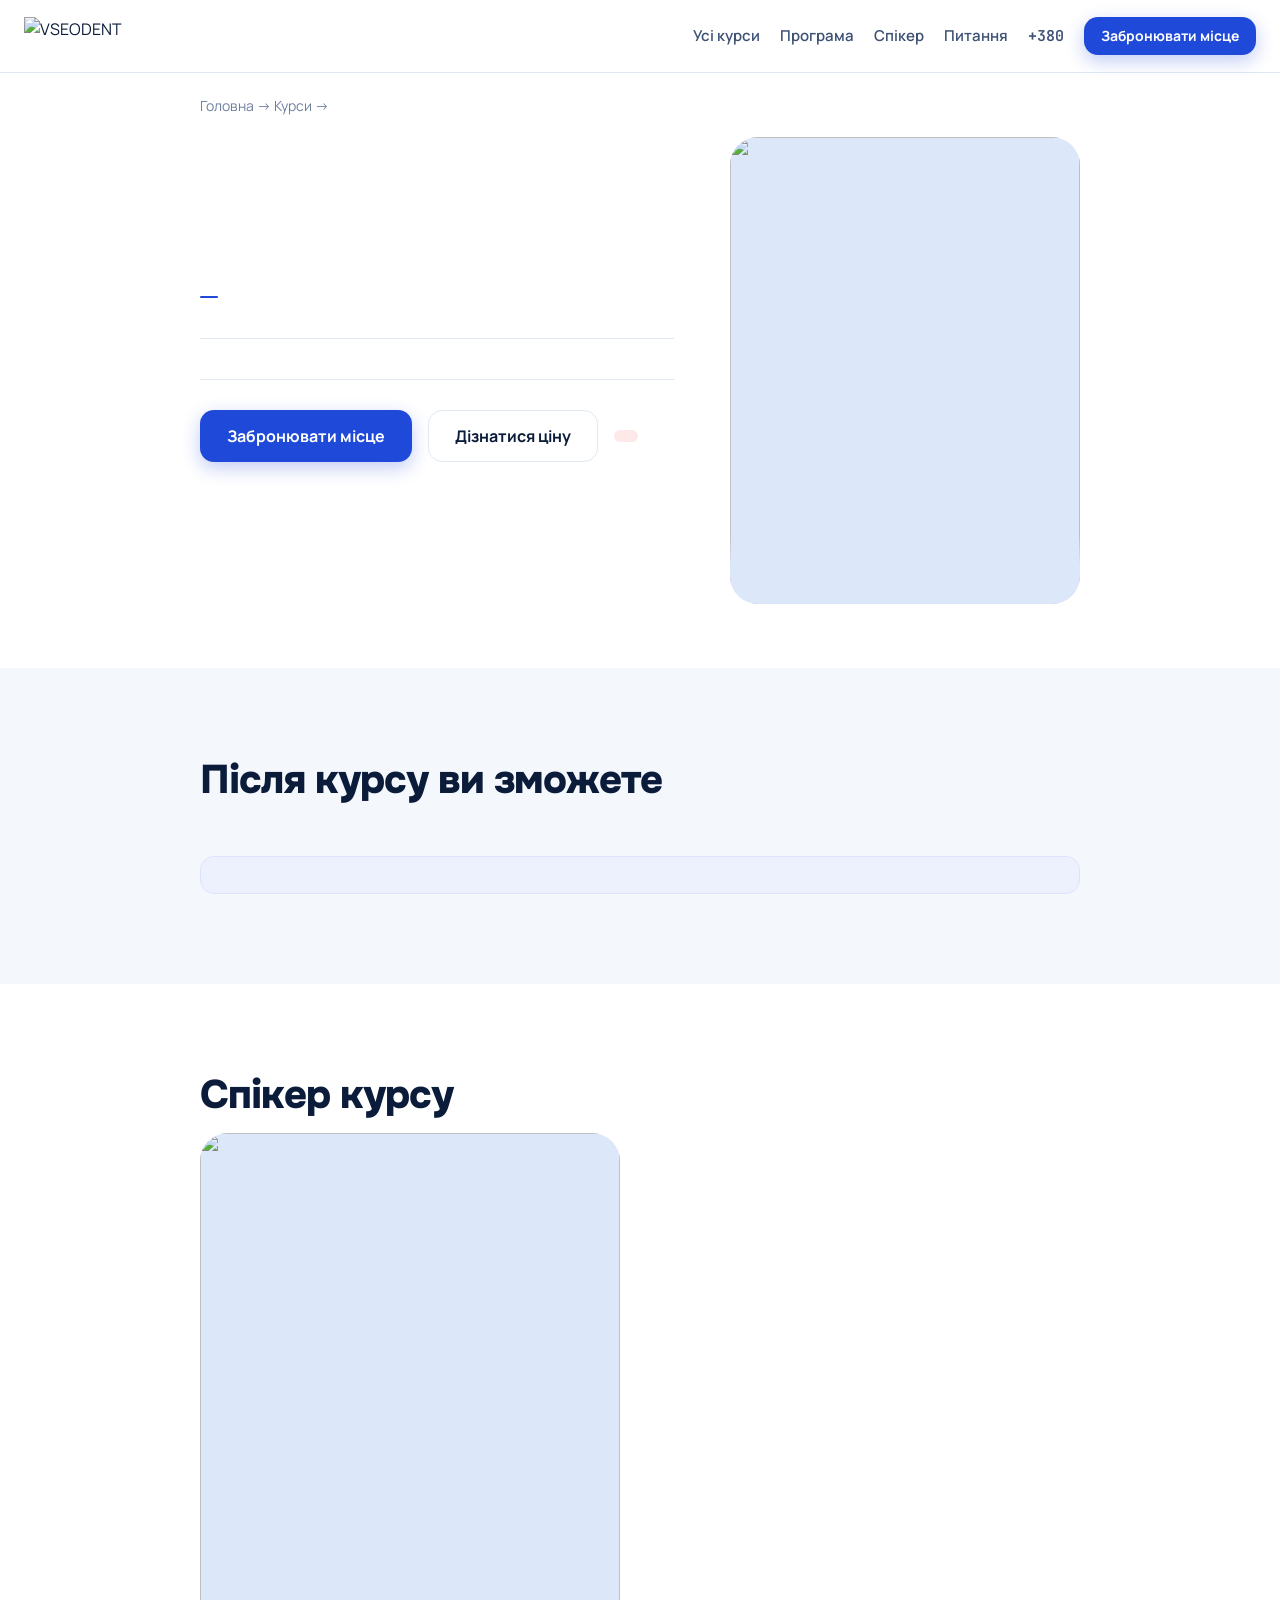
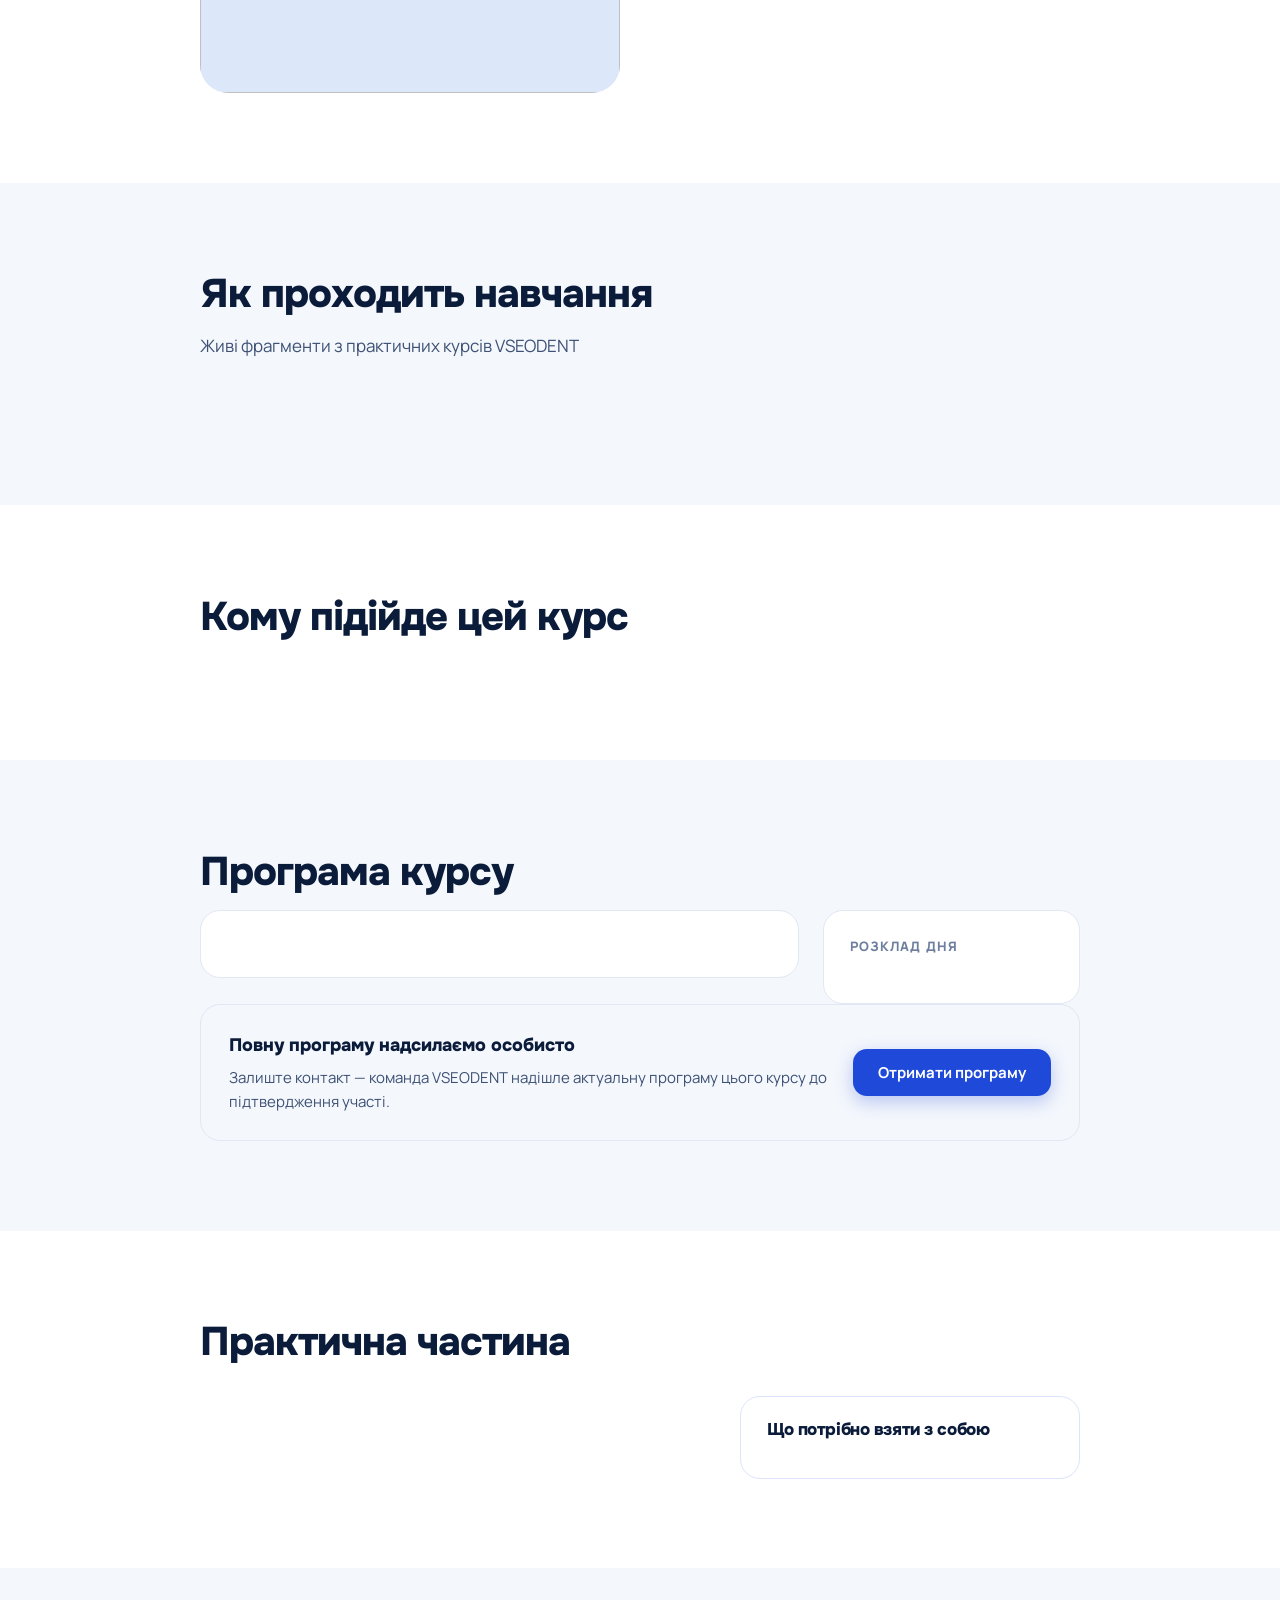
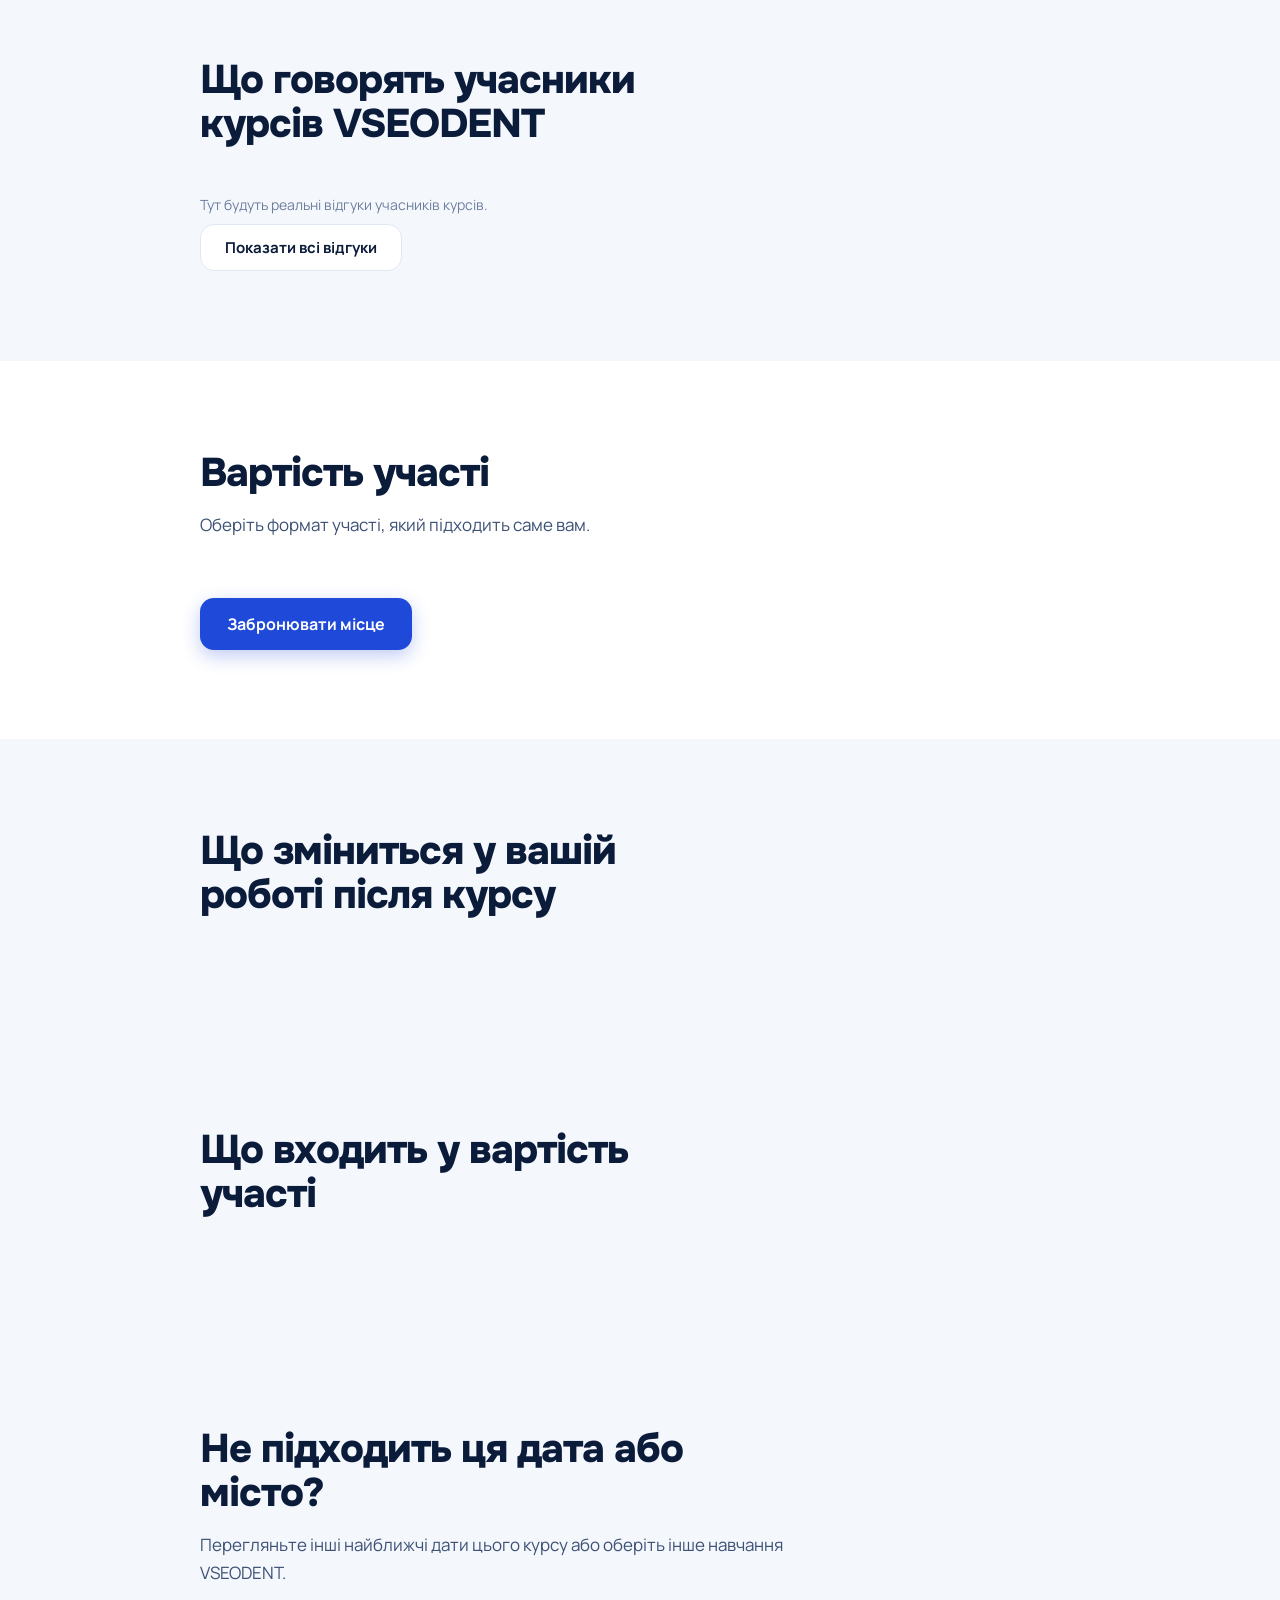
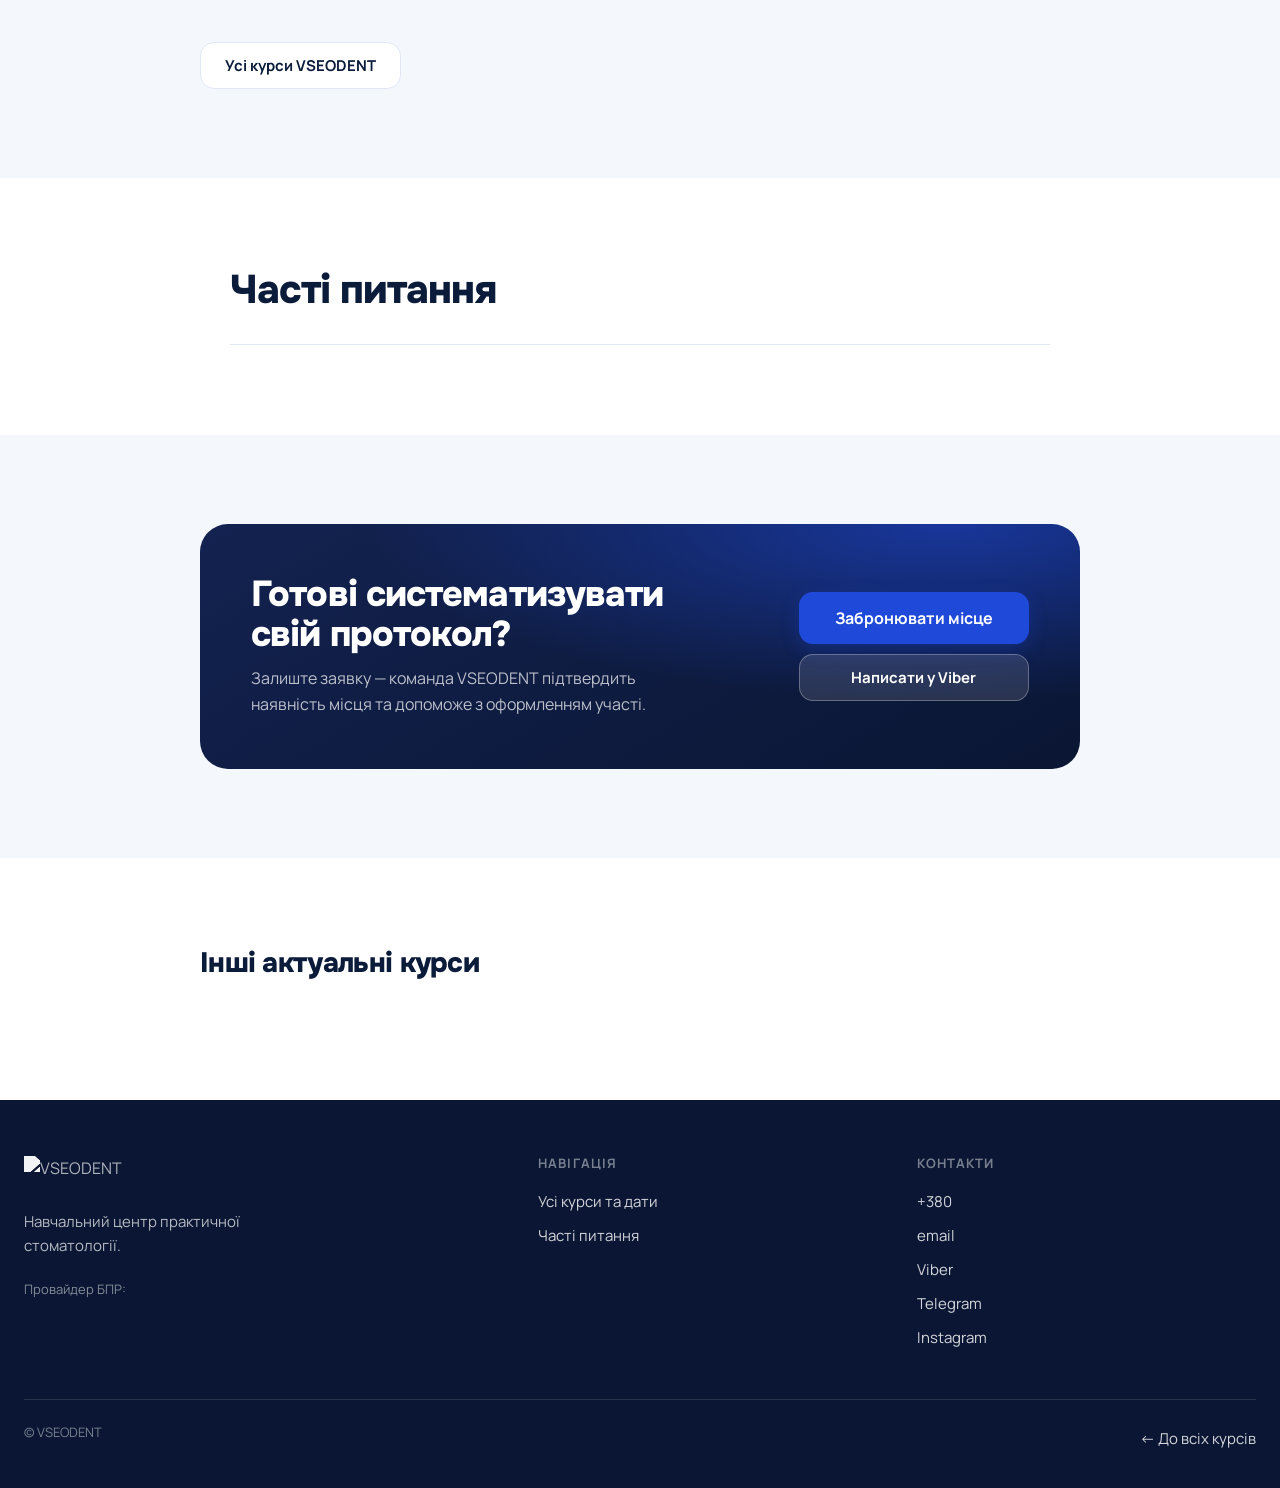
==== commit 16b17a6b: "Add files via upload" ====
--- a/course.html
+++ b/course.html
@@ -21,7 +21,7 @@
 <noscript><img height="1" width="1" style="display:none"
   src="https://www.facebook.com/tr?id=1516093250283344&ev=PageView&noscript=1" alt=""></noscript>
 <!-- /Meta Pixel -->
-<link rel="stylesheet" href="assets/css/styles.css?v=9327e3ac">
+<link rel="stylesheet" href="assets/css/styles.css?v=a41c7d2e">
 <link rel="icon" href="assets/images/logo.webp">
 </head>
 <body>
@@ -107,8 +107,6 @@
       <div class="spk__photo"><img id="spImg" src="" alt="" loading="lazy"></div>
       <div class="spk__body">
         <h3 id="spName"></h3>
-        <div class="spk__role" id="spRole"></div>
-        <p class="spk__bio" id="spBio"></p>
         <div class="spk__facts" id="spFacts"></div>
       </div>
     </div>
@@ -294,12 +292,12 @@
   <button class="btn btn--primary" data-book>Забронювати</button>
 </div>
 
-<script src="assets/js/data.js?v=9327e3ac"></script>
-<script src="assets/js/app.js?v=9327e3ac"></script>
-<script src="assets/js/course.js?v=9327e3ac"></script>
-<script src="assets/js/shared-blocks.js?v=9327e3ac"></script>
-<script src="assets/js/videos.js?v=9327e3ac"></script>
-<script src="assets/js/ba.js?v=9327e3ac"></script>
-<script src="assets/js/form.js?v=9327e3ac"></script>
+<script src="assets/js/data.js?v=a41c7d2e"></script>
+<script src="assets/js/app.js?v=a41c7d2e"></script>
+<script src="assets/js/course.js?v=a41c7d2e"></script>
+<script src="assets/js/shared-blocks.js?v=a41c7d2e"></script>
+<script src="assets/js/videos.js?v=a41c7d2e"></script>
+<script src="assets/js/ba.js?v=a41c7d2e"></script>
+<script src="assets/js/form.js?v=a41c7d2e"></script>
 </body>
 </html>
--- a/assets/css/styles.css
+++ b/assets/css/styles.css
@@ -271,6 +271,7 @@
   position:relative;aspect-ratio:3/4;overflow:hidden;background:var(--photo-bg);
 }
 .speaker__photo img{position:absolute;inset:0;width:100%;height:100%;object-fit:cover;object-position:bottom center}
+.speaker--tarasovska .speaker__photo img{object-fit:contain;object-position:center bottom}
 .speaker__body{padding:22px 24px 24px;display:flex;flex-direction:column;flex:1}
 .speaker__body h3{font-size:20px}
 .speaker__role{font-size:14px;color:var(--blue);font-weight:600;margin-top:4px}
@@ -651,7 +652,7 @@
   body.has-sticky{padding-bottom:84px}
   .speakers{grid-template-columns:1fr;gap:16px}
   .speaker{flex-direction:row}
-  .speaker__photo{width:170px;flex:none;aspect-ratio:3/4}
+  .speaker__photo{width:170px;flex:none;aspect-ratio:3/4;align-self:flex-start}
   .steps{grid-template-columns:1fr 1fr;gap:28px 24px}
   .trust__grid{grid-template-columns:1fr 1fr;gap:0}
   .trust__item:nth-child(2){border-right:0;margin-right:0;padding-right:0}
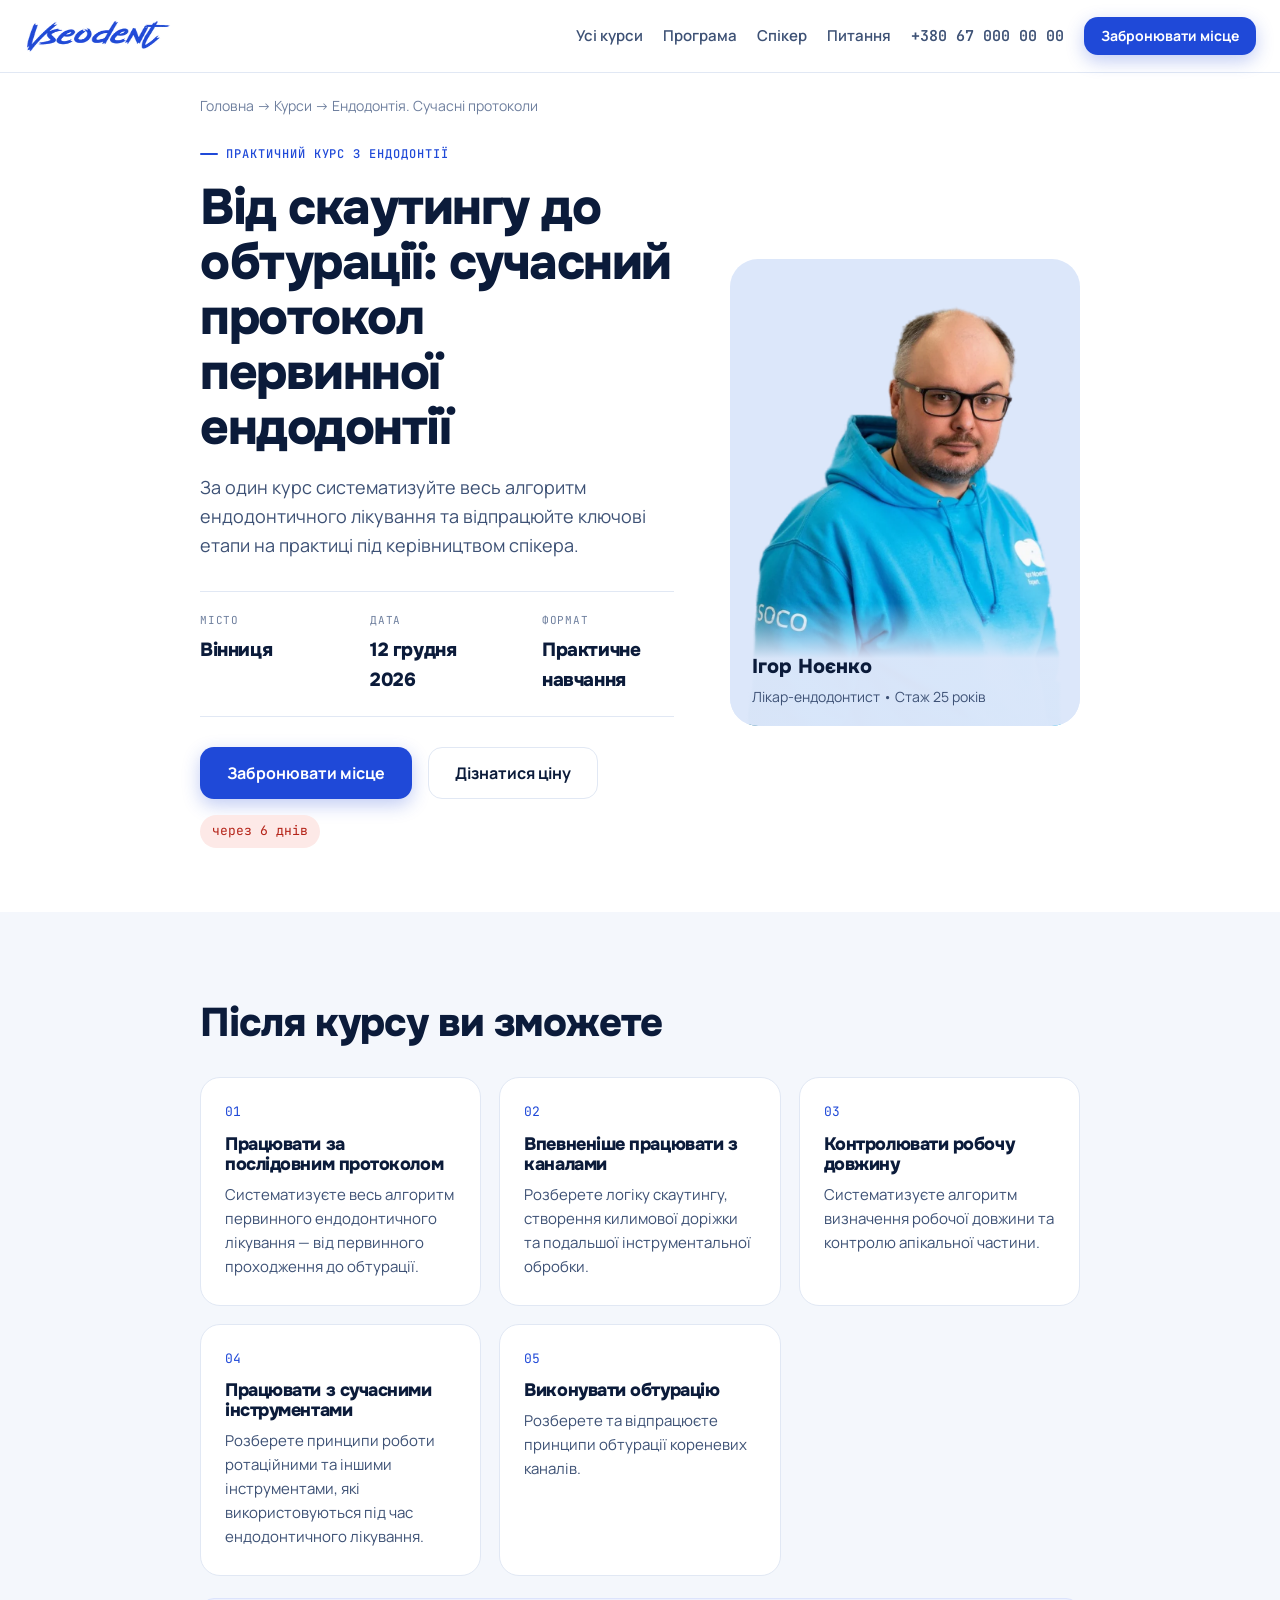
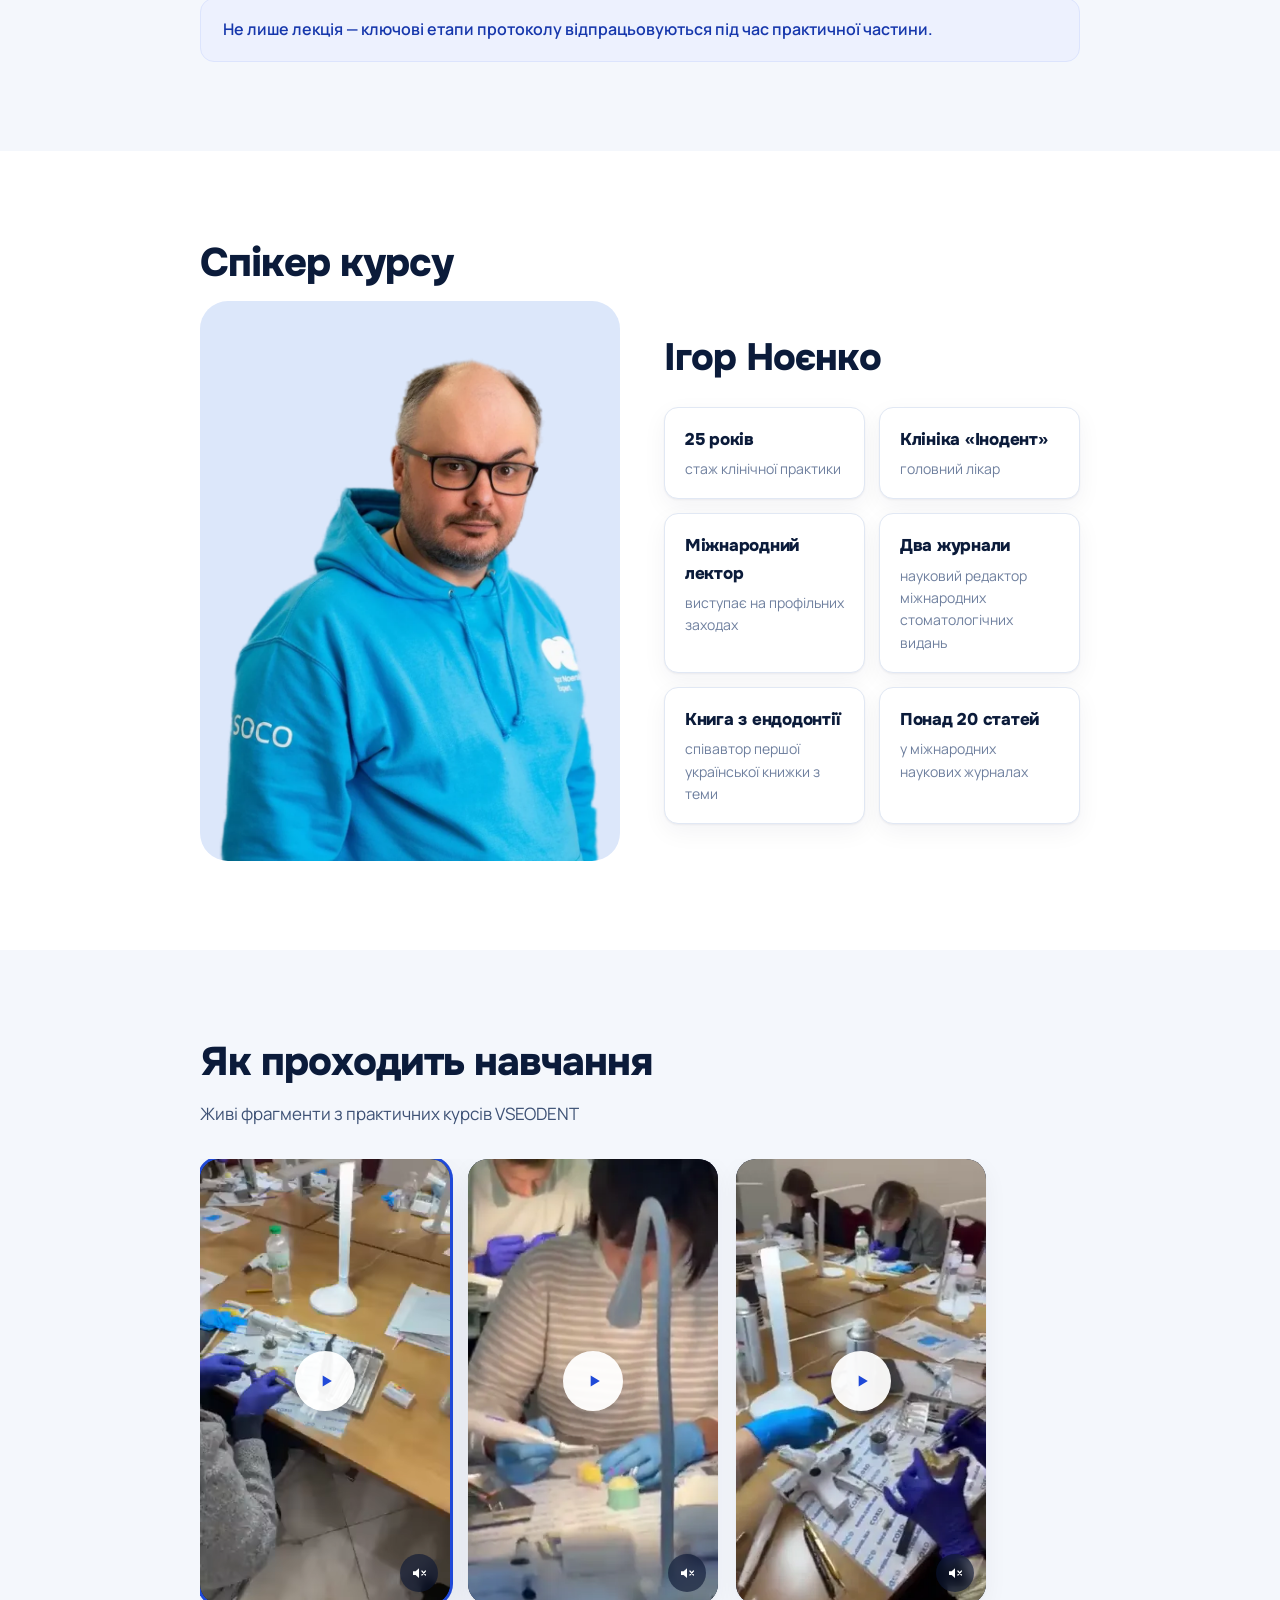
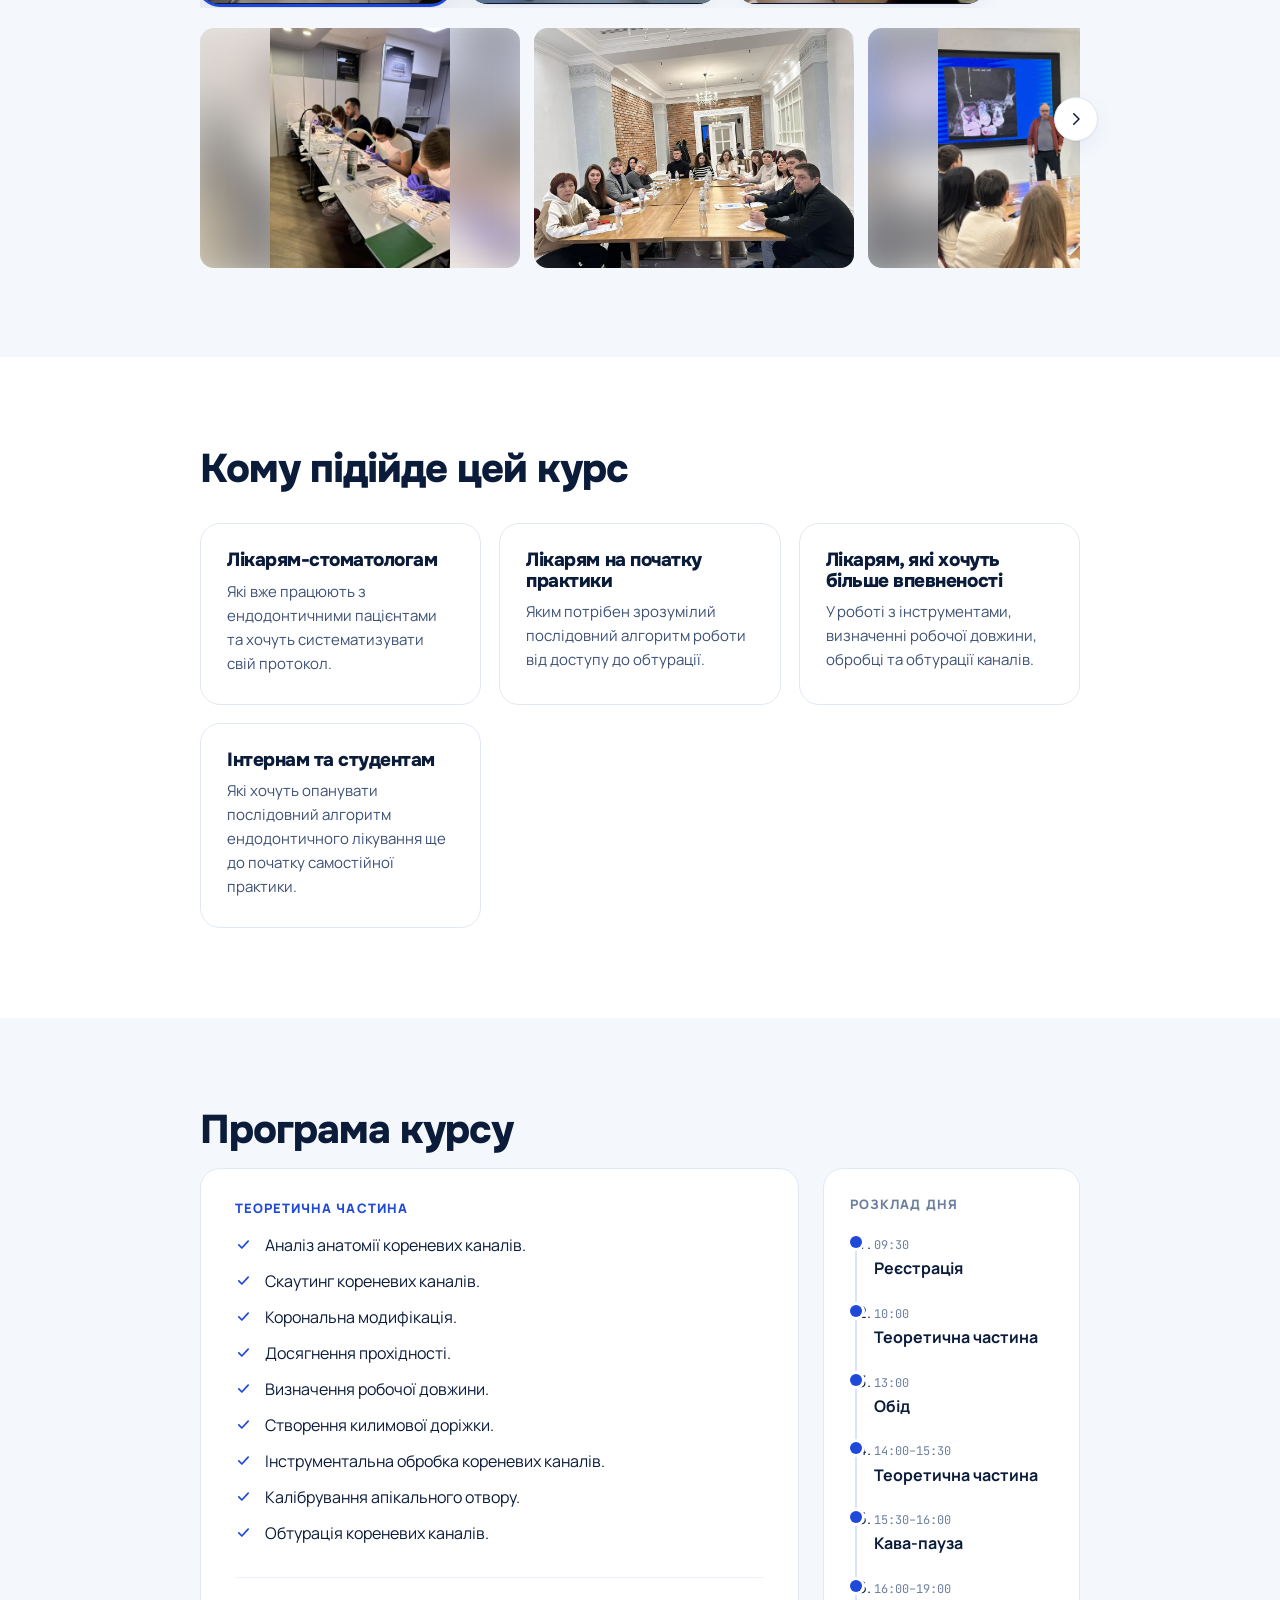
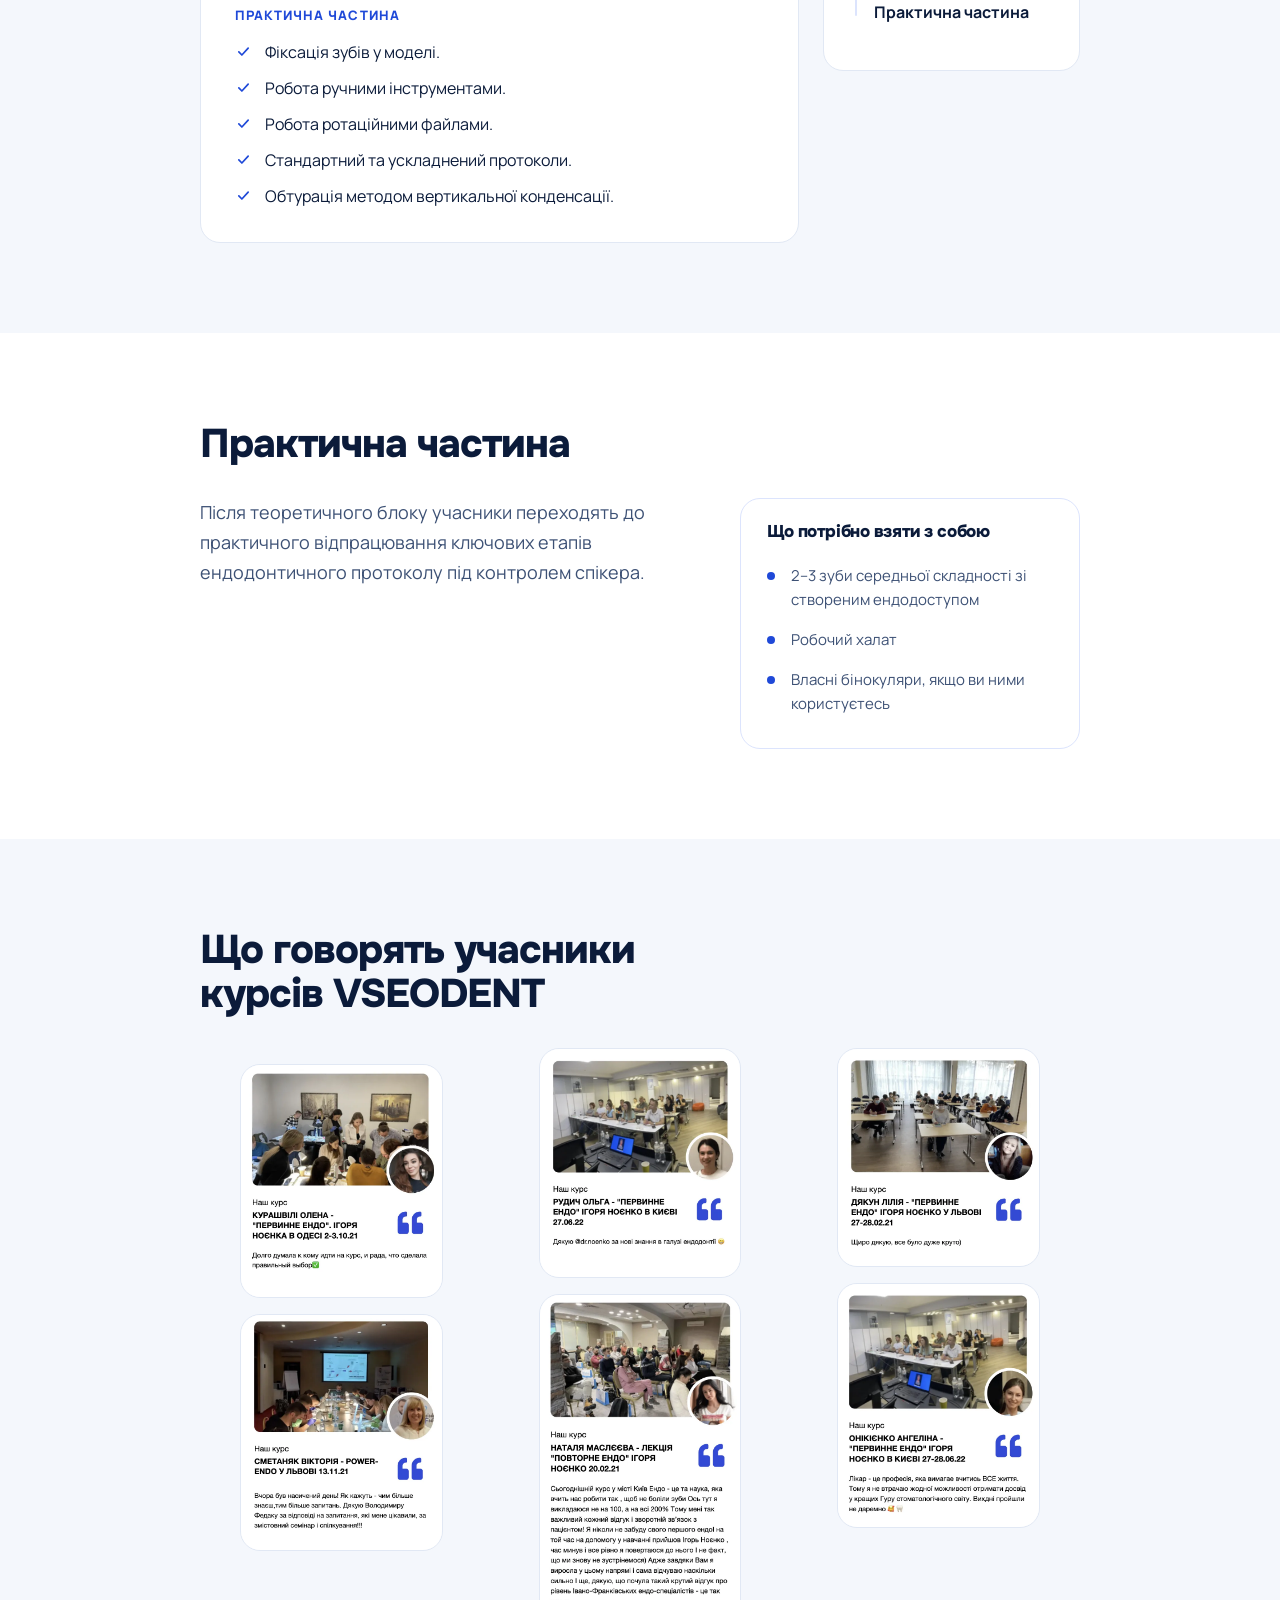
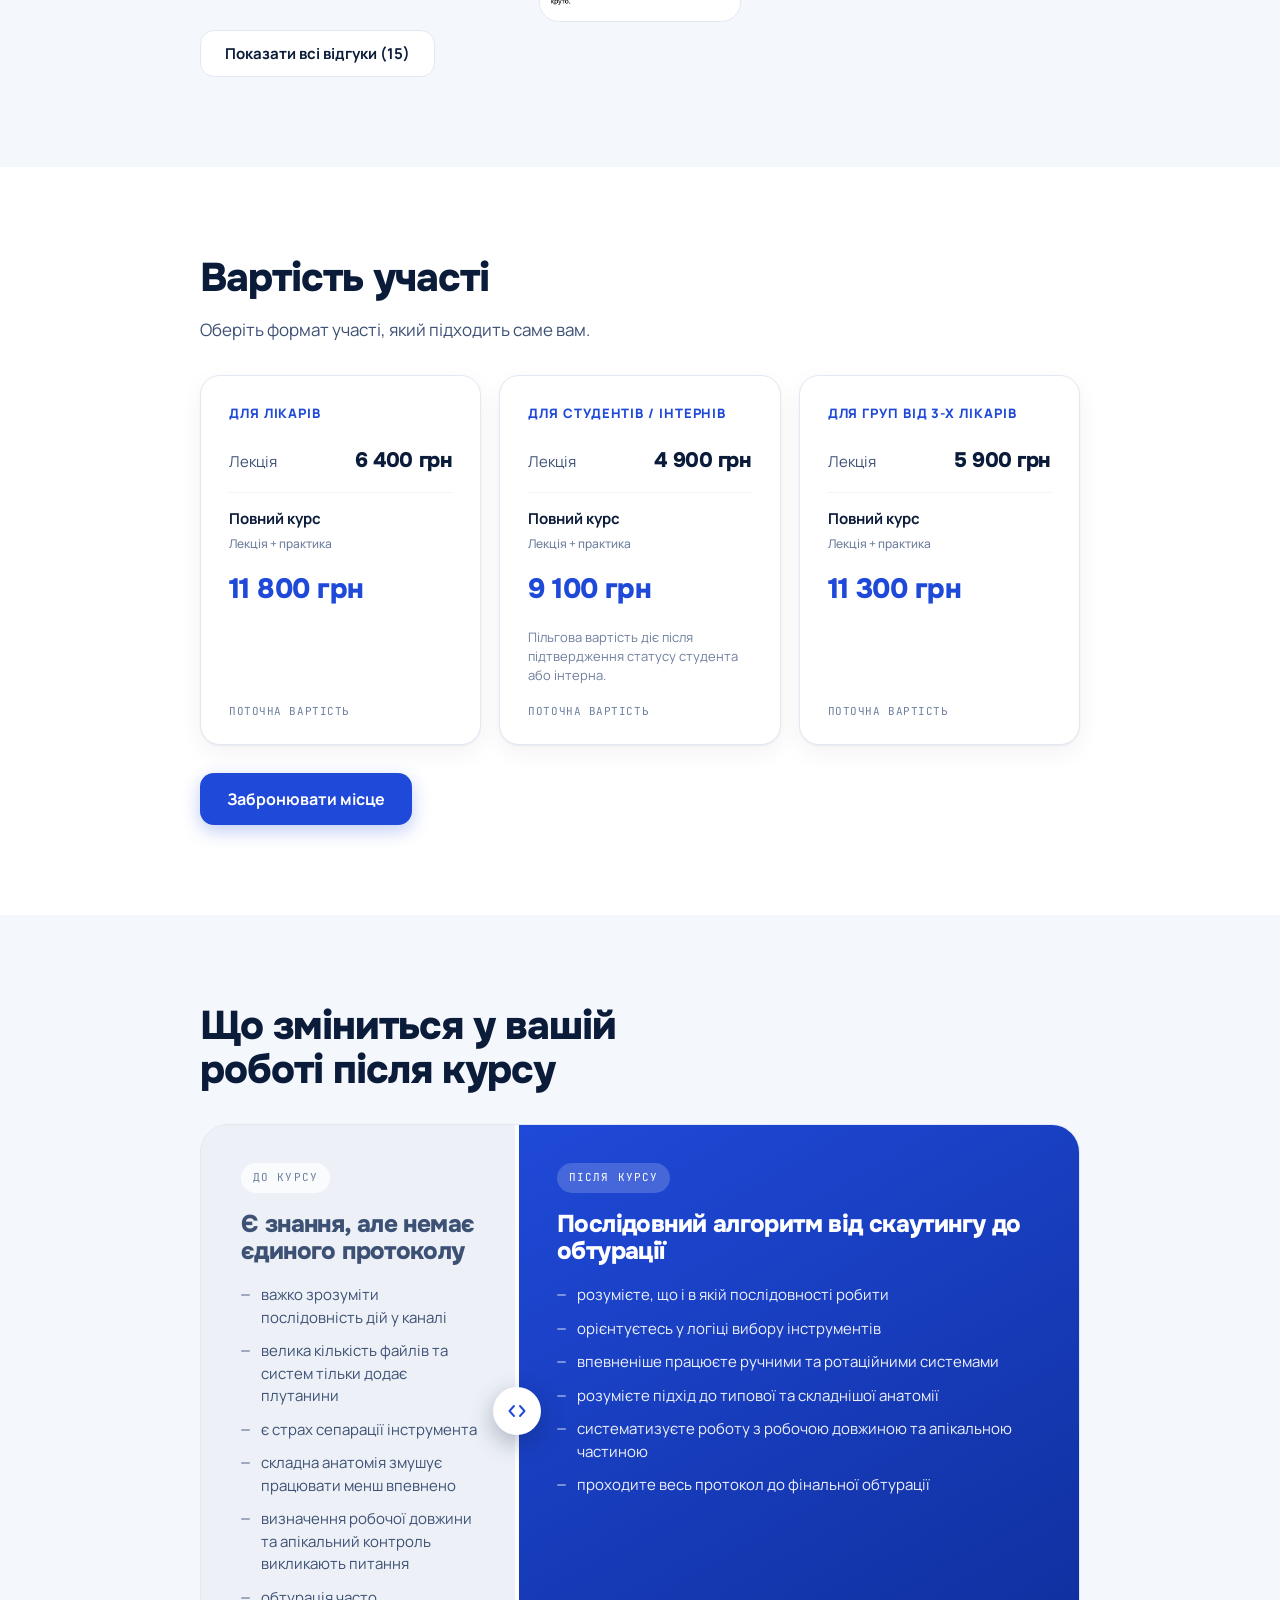
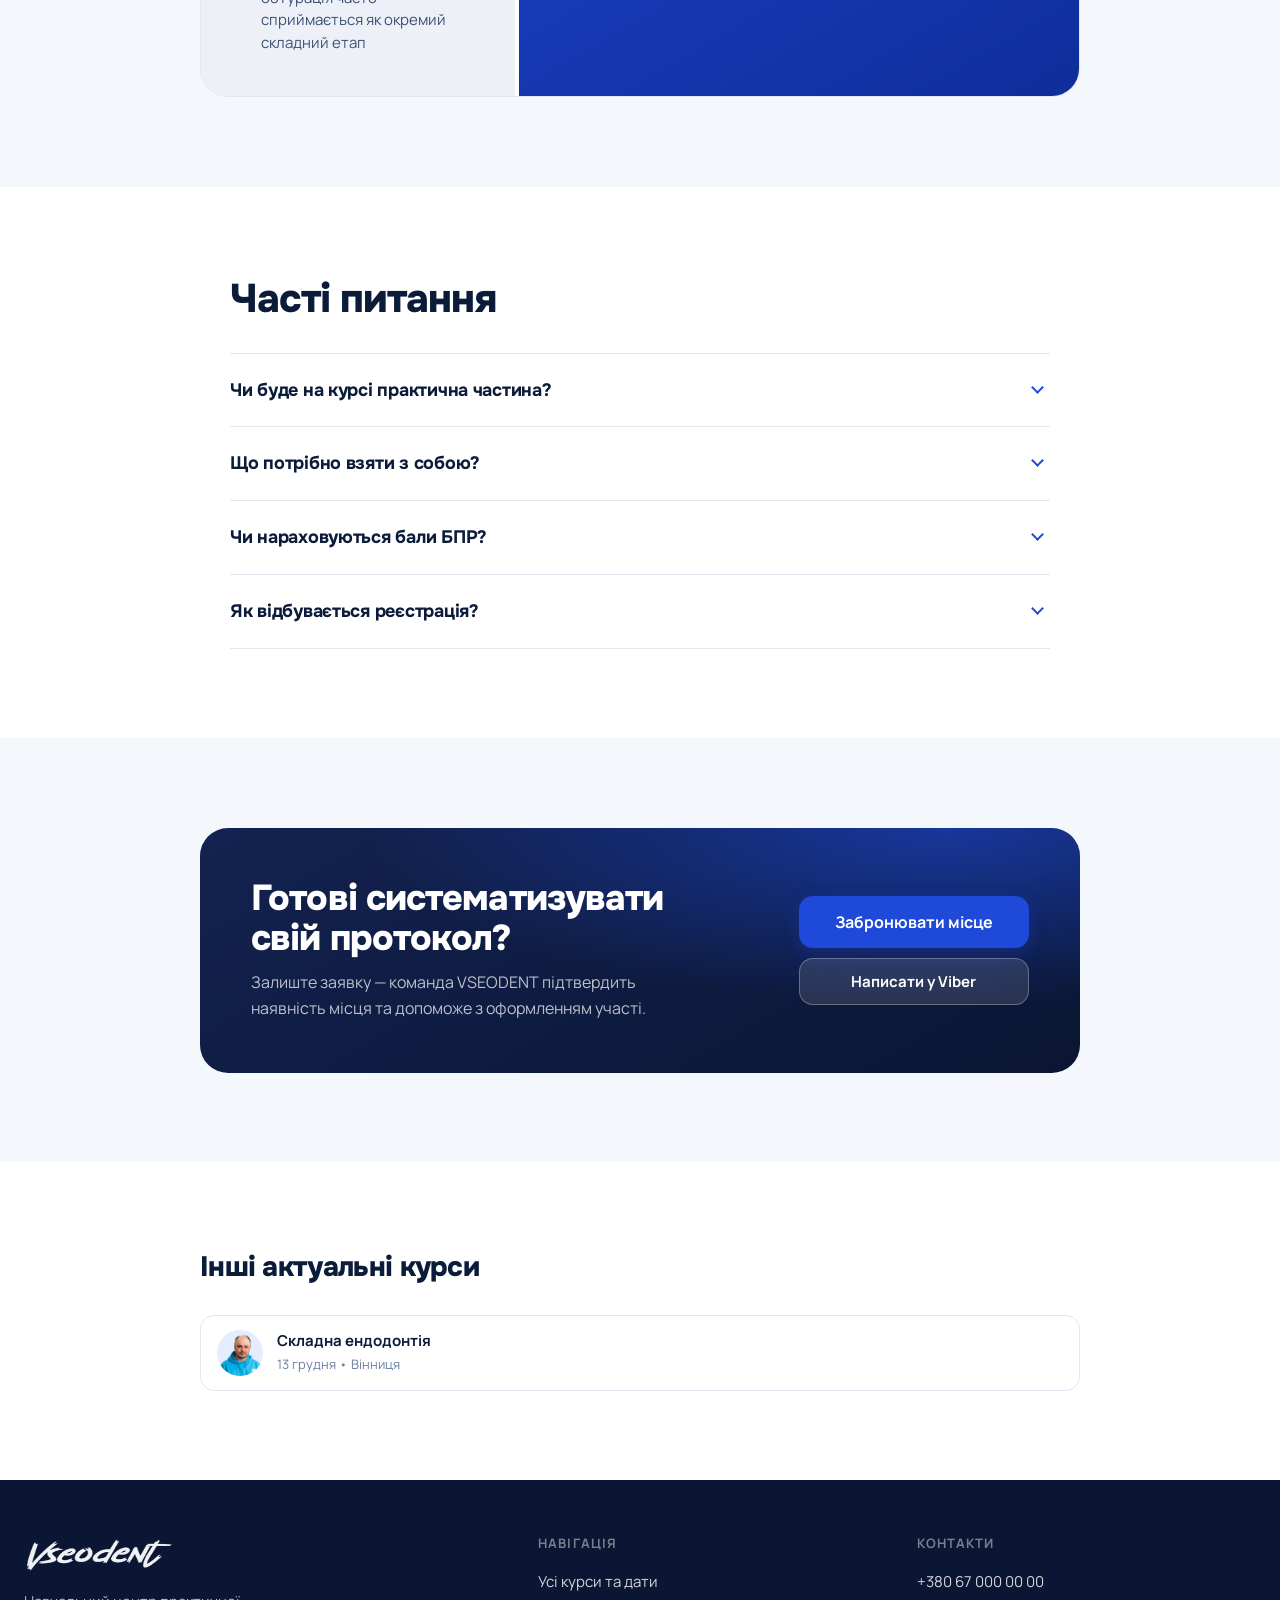
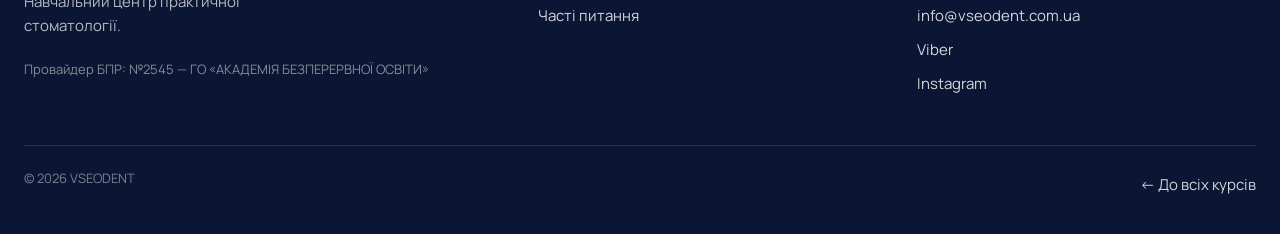
==== commit 3e71f3b5: "Add files via upload" ====
--- a/course.html
+++ b/course.html
@@ -21,7 +21,7 @@
 <noscript><img height="1" width="1" style="display:none"
   src="https://www.facebook.com/tr?id=1516093250283344&ev=PageView&noscript=1" alt=""></noscript>
 <!-- /Meta Pixel -->
-<link rel="stylesheet" href="assets/css/styles.css?v=a41c7d2e">
+<link rel="stylesheet" href="assets/css/styles.css?v=8b4f4771">
 <link rel="icon" href="assets/images/logo.webp">
 </head>
 <body>
@@ -292,12 +292,12 @@
   <button class="btn btn--primary" data-book>Забронювати</button>
 </div>
 
-<script src="assets/js/data.js?v=a41c7d2e"></script>
-<script src="assets/js/app.js?v=a41c7d2e"></script>
-<script src="assets/js/course.js?v=a41c7d2e"></script>
-<script src="assets/js/shared-blocks.js?v=a41c7d2e"></script>
-<script src="assets/js/videos.js?v=a41c7d2e"></script>
-<script src="assets/js/ba.js?v=a41c7d2e"></script>
-<script src="assets/js/form.js?v=a41c7d2e"></script>
+<script src="assets/js/data.js?v=8b4f4771"></script>
+<script src="assets/js/app.js?v=8b4f4771"></script>
+<script src="assets/js/course.js?v=8b4f4771"></script>
+<script src="assets/js/shared-blocks.js?v=8b4f4771"></script>
+<script src="assets/js/videos.js?v=8b4f4771"></script>
+<script src="assets/js/ba.js?v=8b4f4771"></script>
+<script src="assets/js/form.js?v=8b4f4771"></script>
 </body>
 </html>
--- a/assets/css/styles.css
+++ b/assets/css/styles.css
@@ -1715,3 +1715,33 @@
   .pcell{height:200px}
   .vreel,.pstrip{margin-inline:-18px;padding-inline:18px}
 }
+
+/* ============================================================
+   FINAL SPEAKER PHOTO ALIGNMENT — 2026-09-03
+   ============================================================ */
+/* Course hero / speaker section: never crop Ulyana Tarasovska's head. */
+.spcard img[src*="tarasovska"],
+.spk__photo img[src*="tarasovska"]{
+  width:100% !important;
+  height:100% !important;
+  object-fit:contain !important;
+  object-position:center top !important;
+  transform:none !important;
+}
+
+/* Home speaker cards: align the speakers' heads to the same visual level. */
+.speaker--noienko .speaker__photo img{
+  object-fit:cover;
+  object-position:center bottom;
+  transform:translateY(-10%) scale(1.04);
+  transform-origin:center center;
+}
+.speaker--tarasovska .speaker__photo img{
+  object-fit:contain;
+  object-position:center bottom;
+  transform:none;
+}
+.speaker--fedak .speaker__photo img{
+  object-position:center bottom;
+  transform:none;
+}
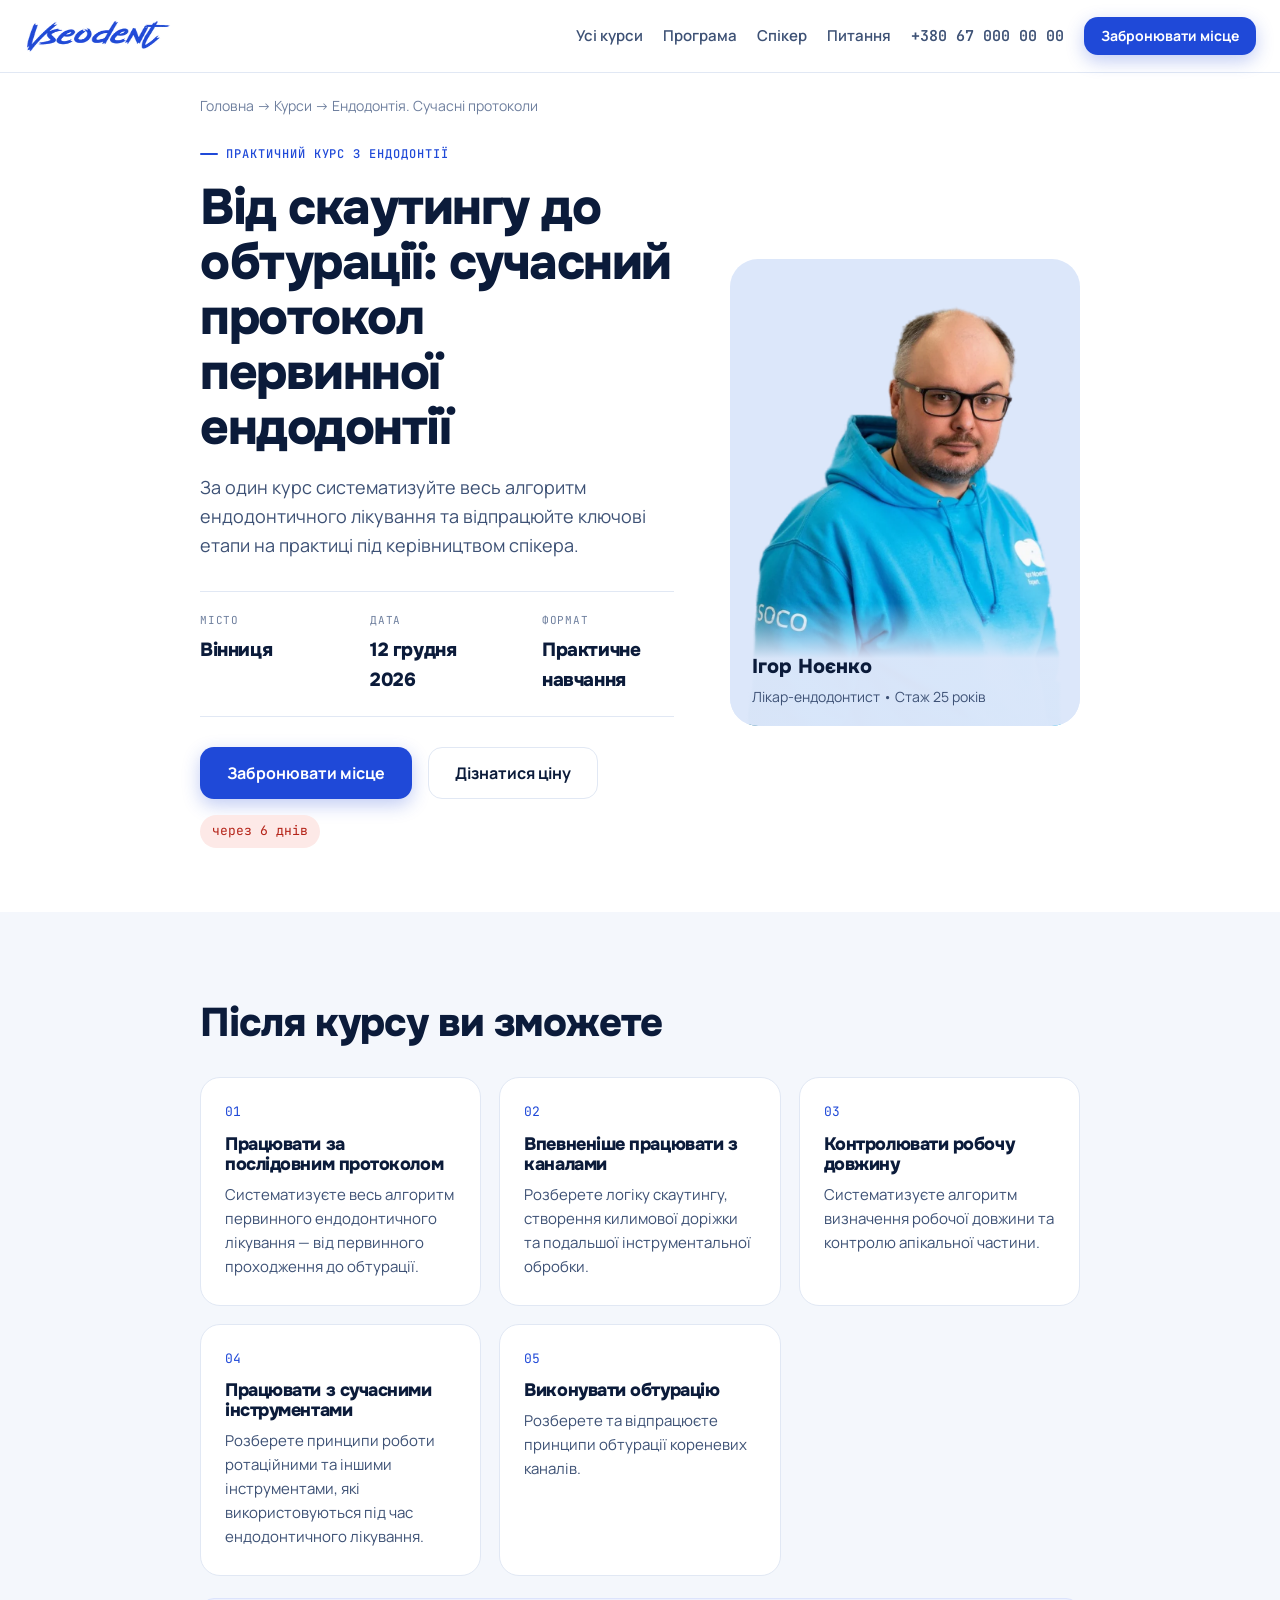
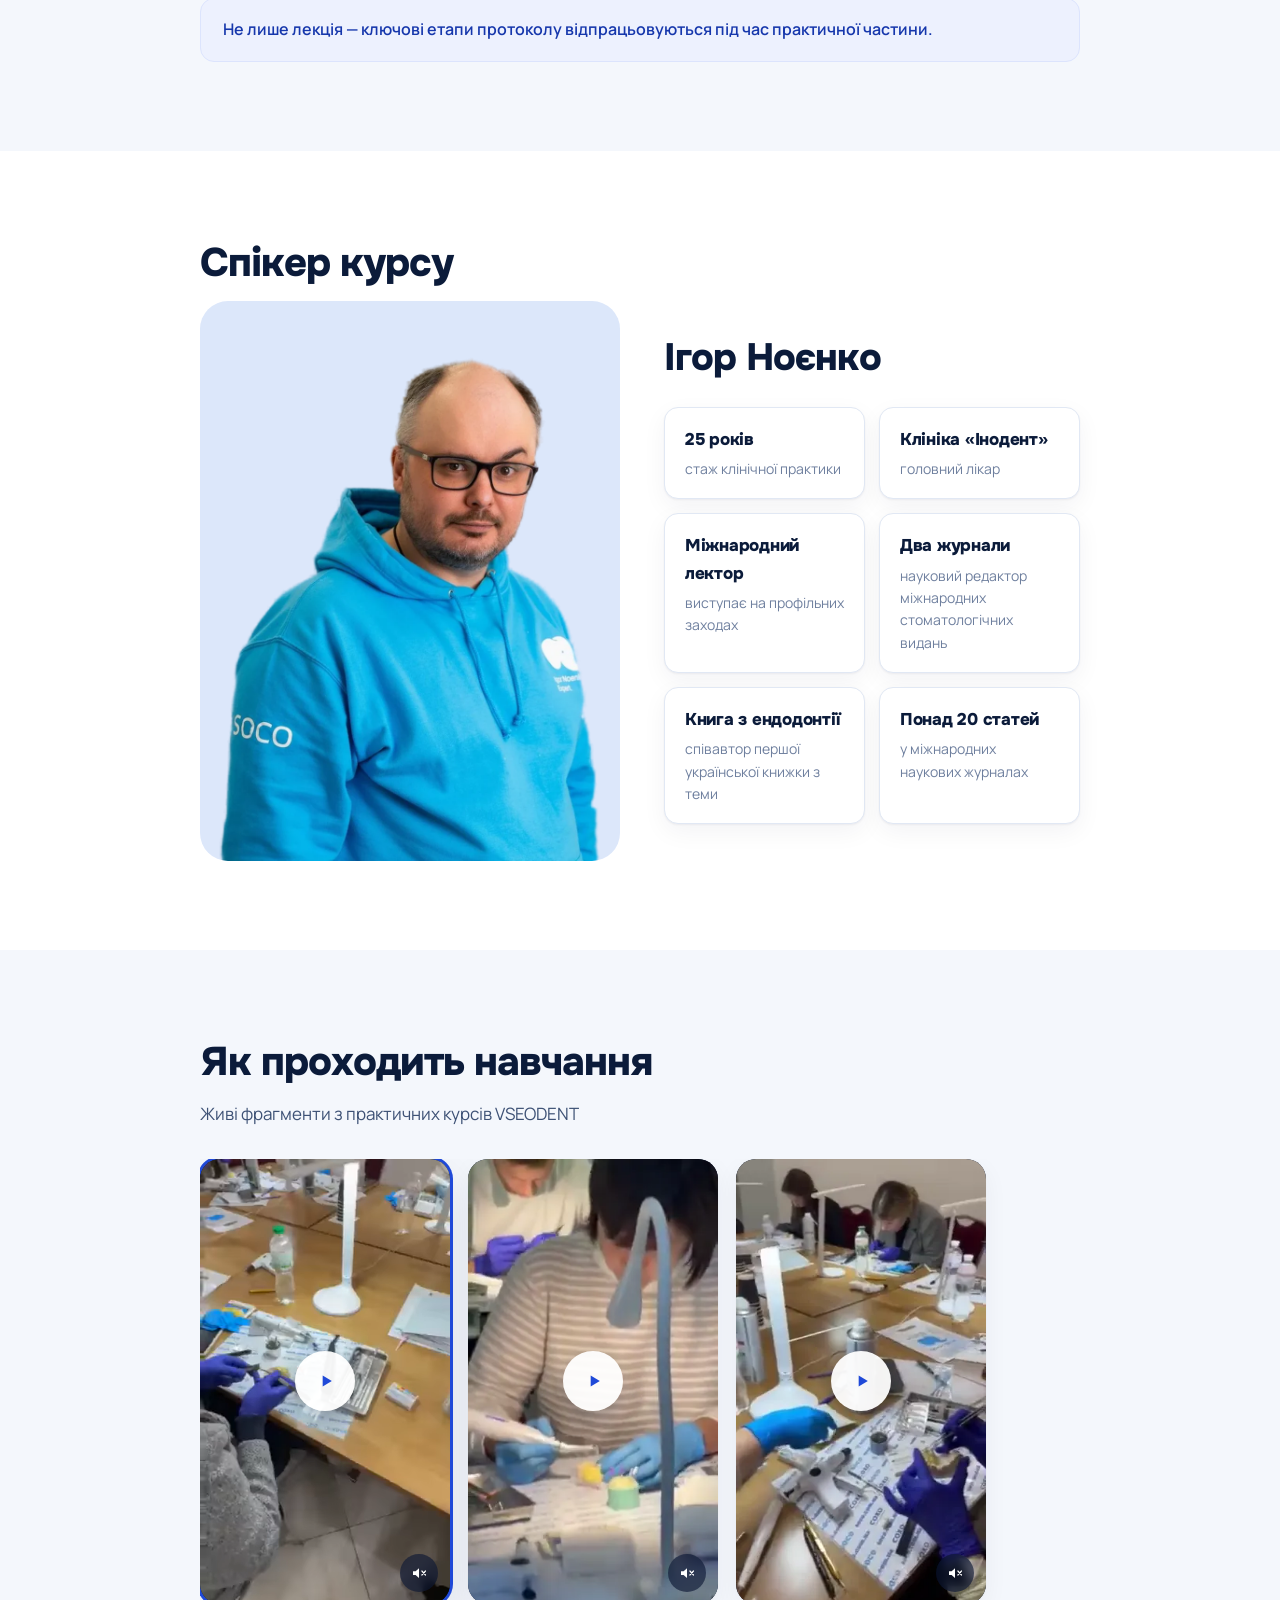
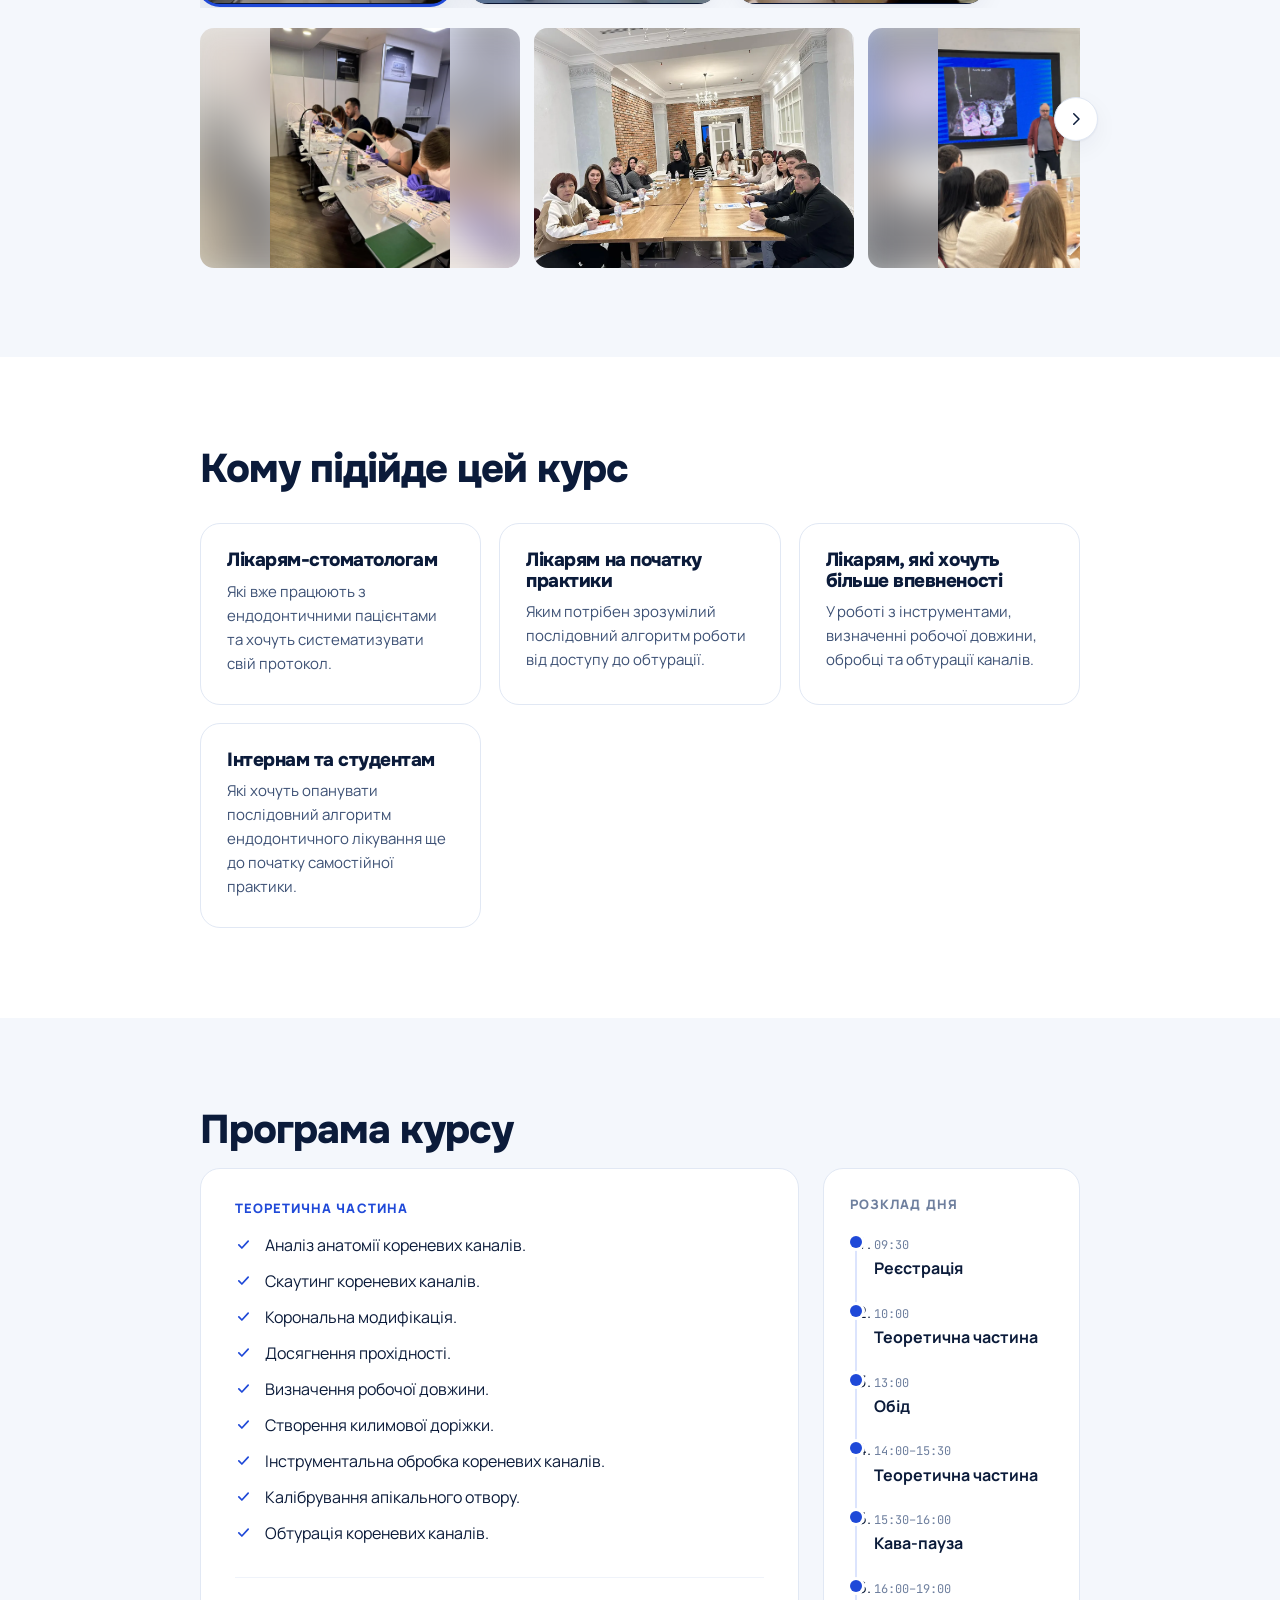
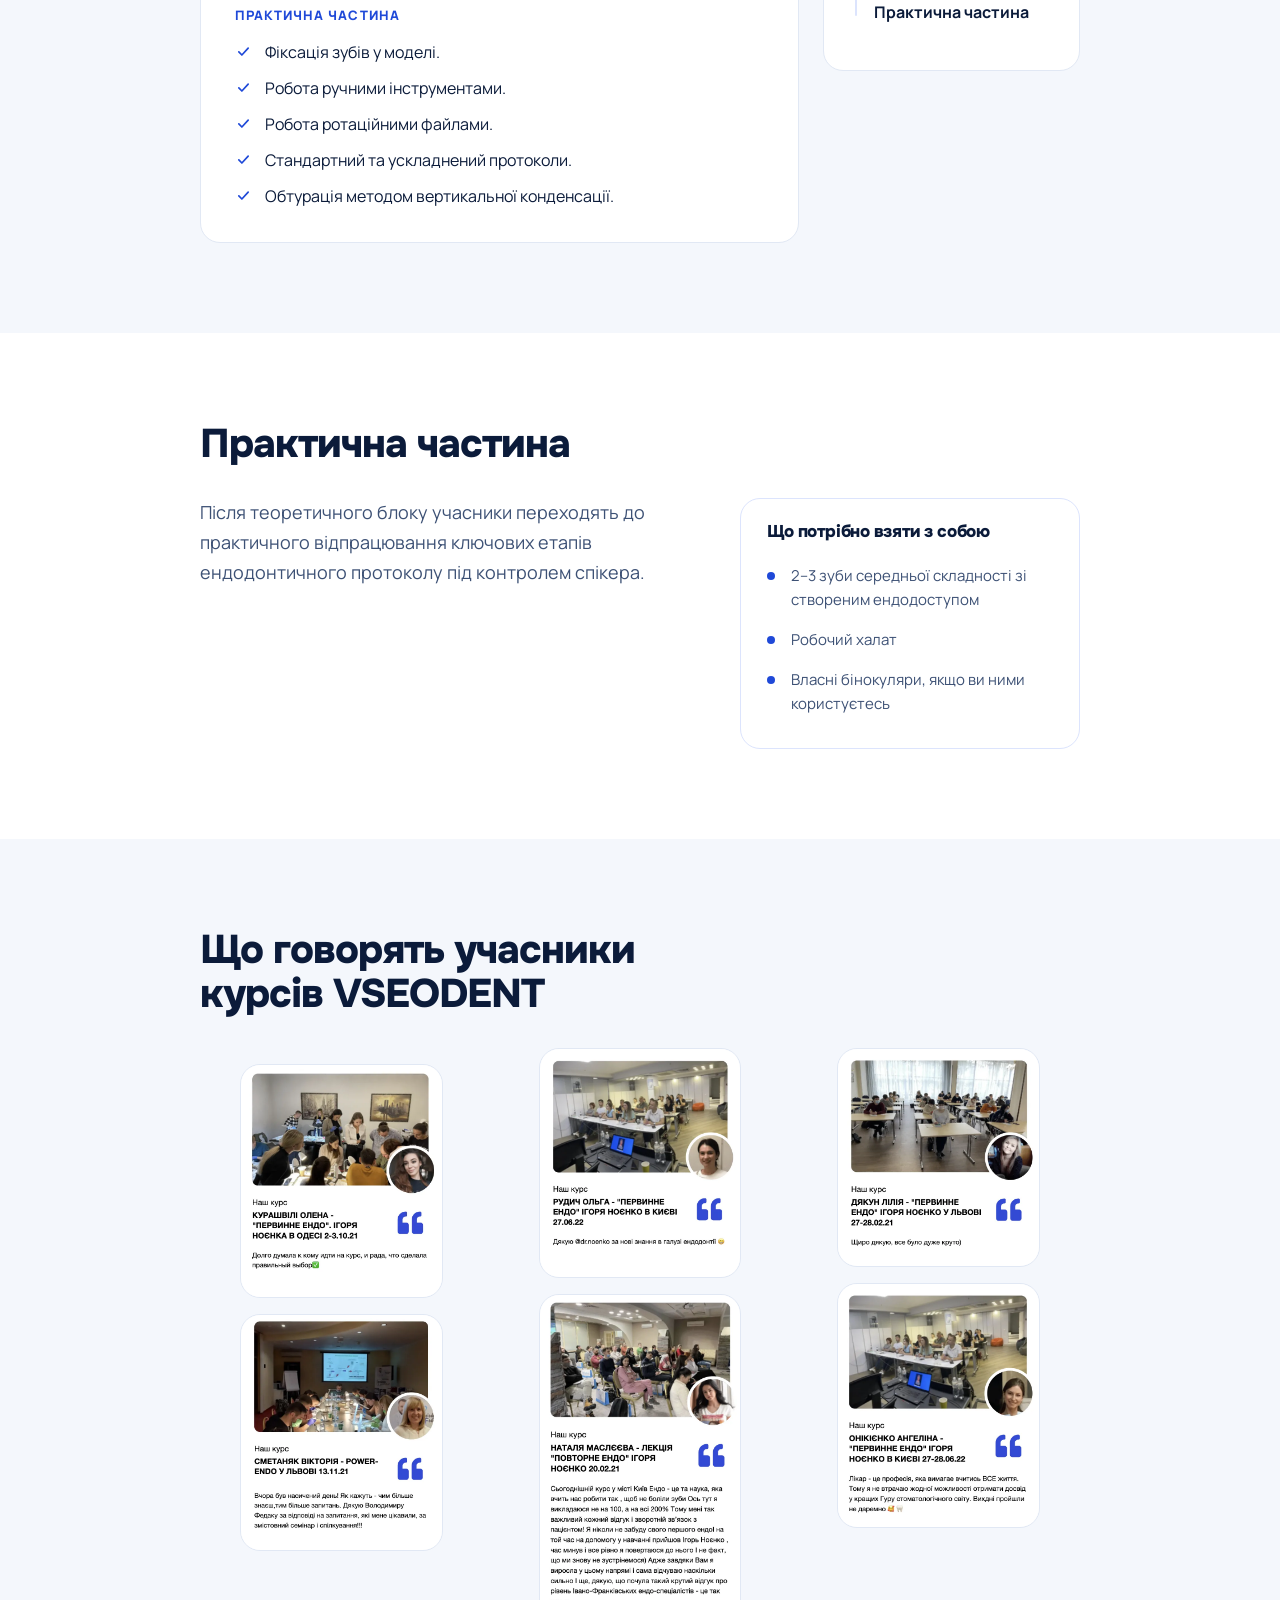
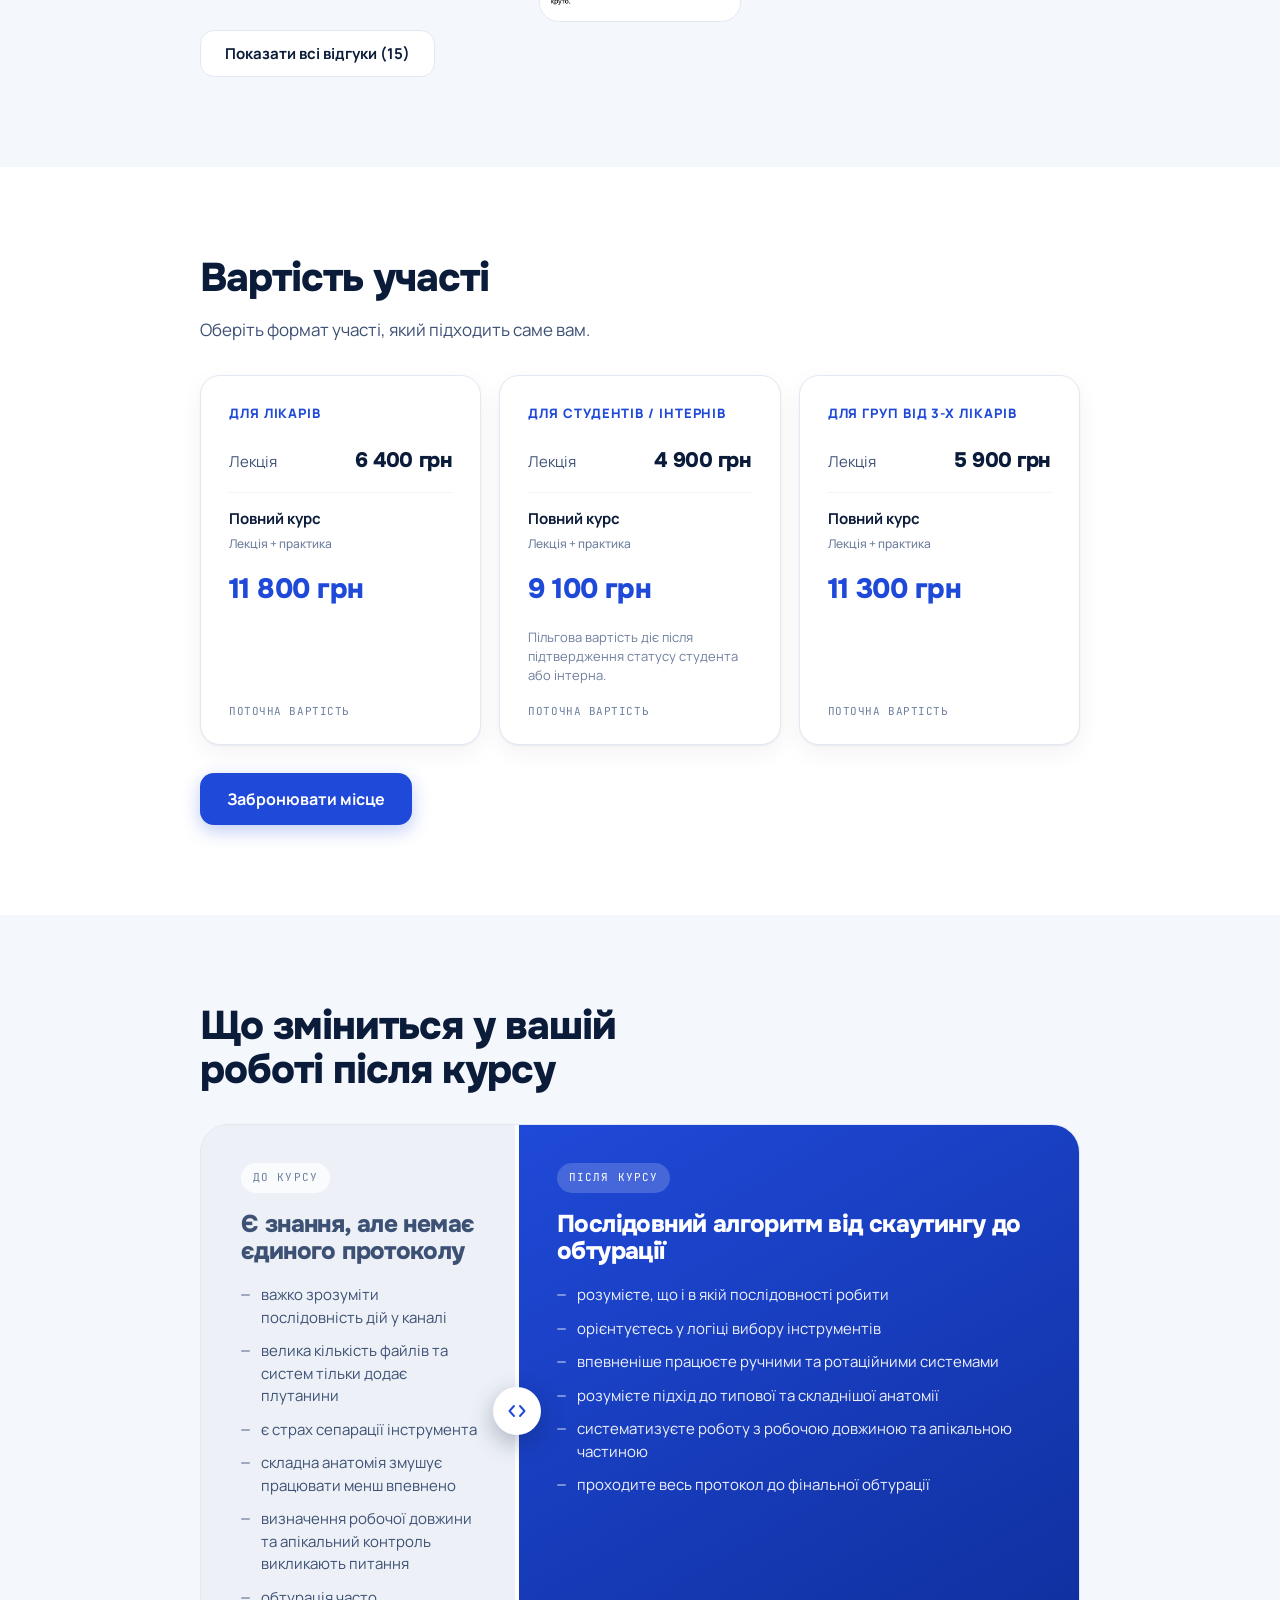
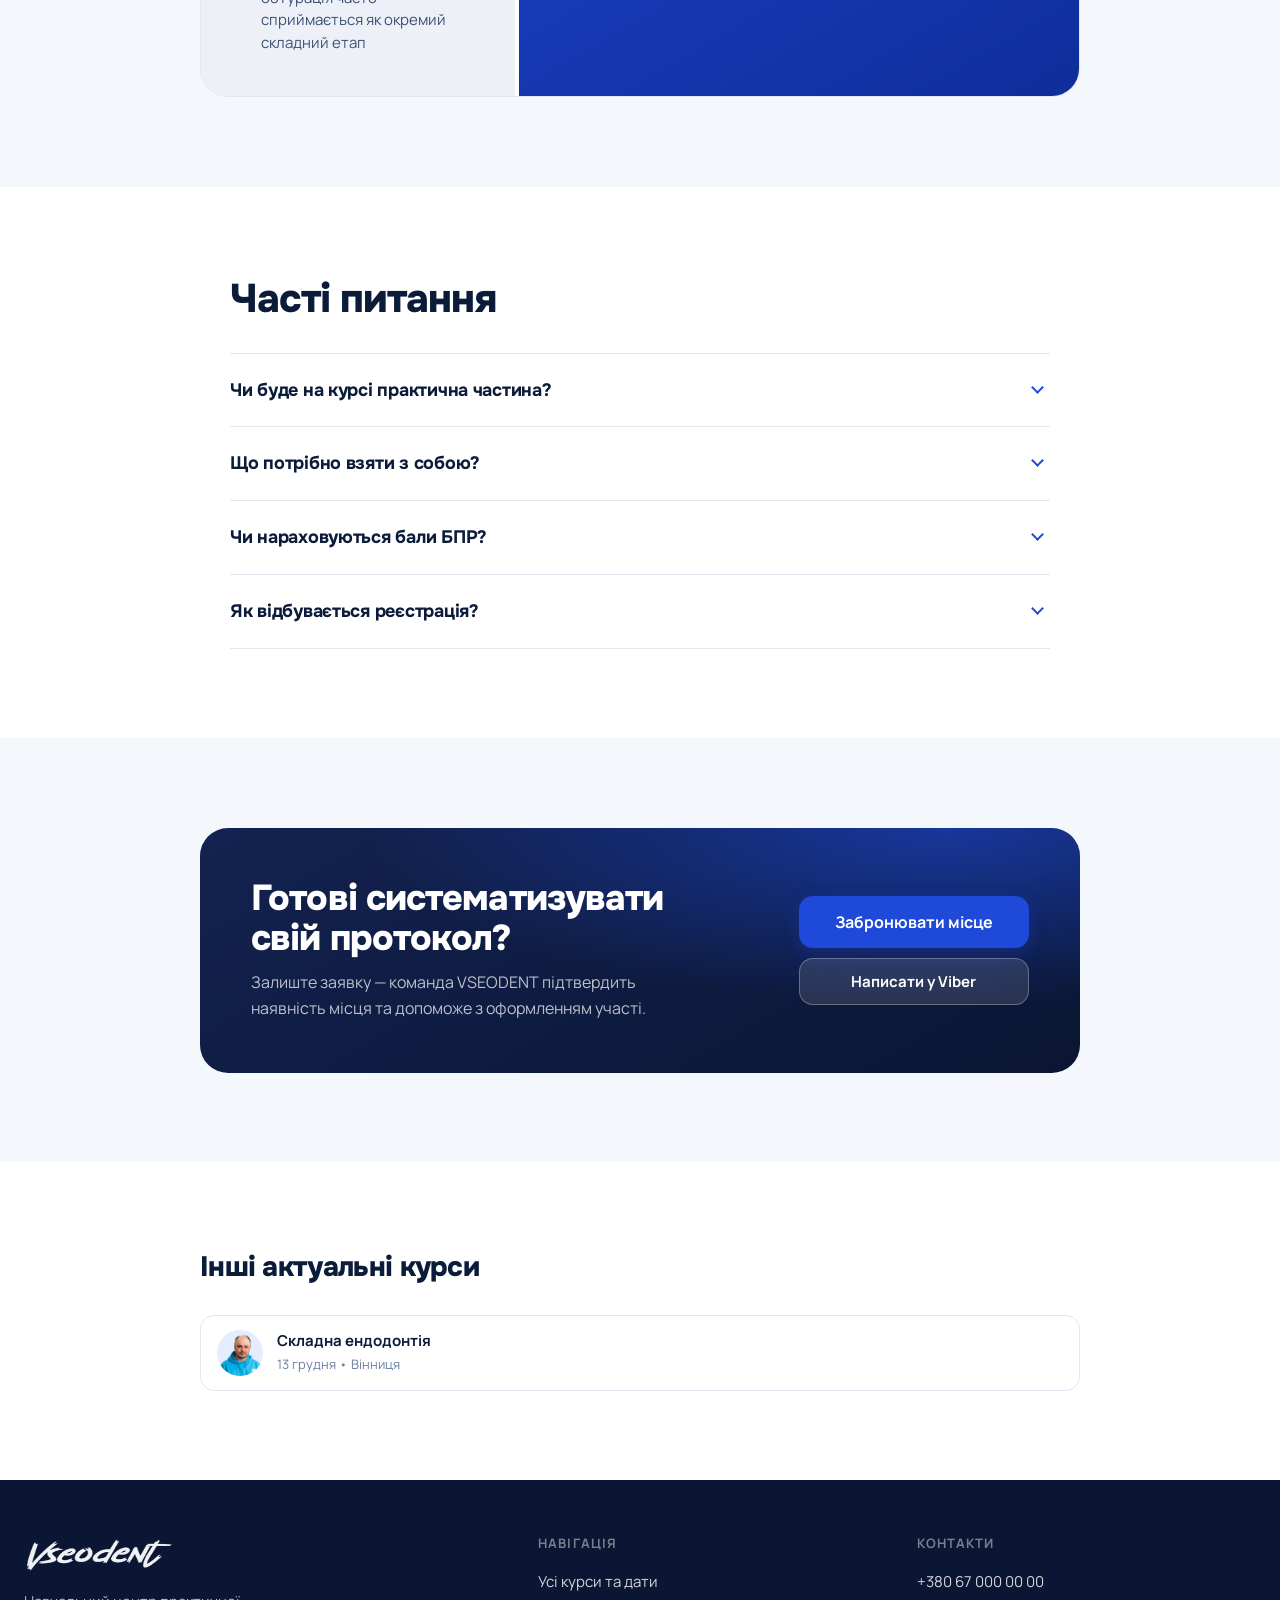
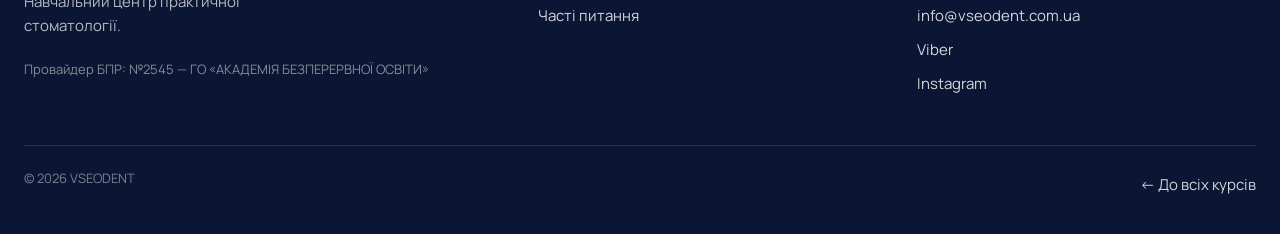
==== commit 8a5216c5: "Add files via upload" ====
--- a/course.html
+++ b/course.html
@@ -21,7 +21,7 @@
 <noscript><img height="1" width="1" style="display:none"
   src="https://www.facebook.com/tr?id=1516093250283344&ev=PageView&noscript=1" alt=""></noscript>
 <!-- /Meta Pixel -->
-<link rel="stylesheet" href="assets/css/styles.css?v=8b4f4771">
+<link rel="stylesheet" href="assets/css/styles.css?v=20260904c">
 <link rel="icon" href="assets/images/logo.webp">
 </head>
 <body>
@@ -292,12 +292,12 @@
   <button class="btn btn--primary" data-book>Забронювати</button>
 </div>
 
-<script src="assets/js/data.js?v=8b4f4771"></script>
-<script src="assets/js/app.js?v=8b4f4771"></script>
-<script src="assets/js/course.js?v=8b4f4771"></script>
-<script src="assets/js/shared-blocks.js?v=8b4f4771"></script>
-<script src="assets/js/videos.js?v=8b4f4771"></script>
-<script src="assets/js/ba.js?v=8b4f4771"></script>
-<script src="assets/js/form.js?v=8b4f4771"></script>
+<script src="assets/js/data.js?v=20260904c"></script>
+<script src="assets/js/app.js?v=20260904c"></script>
+<script src="assets/js/course.js?v=20260904c"></script>
+<script src="assets/js/shared-blocks.js?v=20260904c"></script>
+<script src="assets/js/videos.js?v=20260904c"></script>
+<script src="assets/js/ba.js?v=20260904c"></script>
+<script src="assets/js/form.js?v=20260904c"></script>
 </body>
 </html>
--- a/assets/css/styles.css
+++ b/assets/css/styles.css
@@ -1745,3 +1745,199 @@
   object-position:center bottom;
   transform:none;
 }
+
+
+/* ============================================================
+   MOBILE HERO REWORK — 2026-09-04
+   ============================================================ */
+.hero__next-actions{display:grid;gap:8px;margin-top:12px}
+
+@media (max-width:640px){
+  /* Головна: фото + компактна картка найближчого курсу одним композиційним блоком. */
+  .hero__panel{
+    display:block;
+    position:relative;
+    min-height:370px;
+    padding-bottom:0;
+    overflow:visible;
+  }
+  .hero__photo,
+  .hero__photo.hero__photo--real{
+    display:block;
+    width:100% !important;
+    height:350px !important;
+    margin:0 auto !important;
+    padding:0 !important;
+    object-fit:contain !important;
+    object-position:center bottom !important;
+    background:linear-gradient(170deg,#EAF1FE 0%,#D8E6FC 100%) !important;
+    border-radius:var(--r-lg) !important;
+    filter:none !important;
+  }
+  .hero__next{
+    position:absolute !important;
+    left:14px !important;
+    right:14px !important;
+    bottom:-6px !important;
+    width:auto !important;
+    padding:13px 14px 14px !important;
+    border-radius:13px !important;
+    box-shadow:0 12px 30px rgba(11,27,58,.16) !important;
+  }
+  .hero__next-label{font-size:10px}
+  .hero__next h3{font-size:16px;line-height:1.2;margin:5px 0 3px}
+  .hero__next p{font-size:13px;line-height:1.3}
+  .hero__next-actions{grid-template-columns:1fr;gap:7px;margin-top:10px}
+  .hero__next .btn{margin-top:0 !important;padding:11px 13px;font-size:13px}
+
+  /* Сторінка курсу: фото Уляни має бути таким же компактним hero,
+     як у інших спікерів — голова + корпус приблизно до пояса. */
+  .spcard img[src*="tarasovska"]{
+    width:100% !important;
+    height:220px !important;
+    object-fit:cover !important;
+    object-position:center top !important;
+    padding:0 !important;
+    transform:none !important;
+    border-radius:var(--r-lg) !important;
+    background:var(--photo-bg) !important;
+  }
+  .spcard:has(img[src*="tarasovska"]){
+    min-height:0 !important;
+    aspect-ratio:auto !important;
+    overflow:visible !important;
+  }
+  .spcard:has(img[src*="tarasovska"]) .spcard__cap{
+    position:static !important;
+    padding:9px 2px 0 !important;
+    background:none !important;
+  }
+}
+
+
+/* ============================================================
+   HERO / MOBILE FIX V6 — 2026-09-04
+   1) Desktop: nearest-course card is separated from speaker photo.
+   2) Mobile: nearest-course card overlaps the speaker torso.
+   3) Ulyana course hero has a fixed compact crop (head → waist),
+      so the course title/content remains visible on the first screen.
+   ============================================================ */
+
+/* Desktop/tablet home hero: image and course card are two separate layers,
+   with breathing room instead of the card sitting on the speaker. */
+@media (min-width:641px){
+  .hero__panel{
+    display:flex !important;
+    flex-direction:column !important;
+    align-items:center !important;
+    justify-content:flex-start !important;
+    gap:18px !important;
+    min-height:0 !important;
+    overflow:visible !important;
+  }
+  .hero__photo{
+    flex:none;
+    height:470px !important;
+    width:auto !important;
+    max-width:100%;
+    object-fit:contain !important;
+    object-position:center bottom !important;
+  }
+  .hero__next{
+    position:relative !important;
+    left:auto !important;
+    right:auto !important;
+    bottom:auto !important;
+    width:min(330px,86%) !important;
+    align-self:flex-start !important;
+    margin:0 0 0 -6px !important;
+  }
+}
+
+@media (max-width:640px){
+  /* Home: keep the speaker image compact, then pull the nearest-course card
+     up over the lower torso. The overlap is deliberate only on mobile. */
+  .hero__panel{
+    display:flex !important;
+    flex-direction:column !important;
+    align-items:stretch !important;
+    gap:0 !important;
+    min-height:0 !important;
+    overflow:visible !important;
+    padding-bottom:0 !important;
+  }
+  .hero__photo,
+  .hero__photo.hero__photo--real{
+    display:block !important;
+    width:100% !important;
+    height:330px !important;
+    margin:0 !important;
+    padding:0 !important;
+    object-fit:contain !important;
+    object-position:center bottom !important;
+    background:linear-gradient(170deg,#EAF1FE 0%,#D8E6FC 100%) !important;
+    border-radius:var(--r-lg) !important;
+    filter:none !important;
+  }
+  .hero__next{
+    position:relative !important;
+    z-index:4 !important;
+    left:auto !important;
+    right:auto !important;
+    bottom:auto !important;
+    width:auto !important;
+    margin:-92px 12px 0 !important;
+    padding:11px 12px 12px !important;
+    border-radius:12px !important;
+    box-shadow:0 14px 32px rgba(11,27,58,.20) !important;
+  }
+  .hero__next-label{font-size:9px !important;letter-spacing:.07em}
+  .hero__next h3{font-size:15px !important;line-height:1.18;margin:4px 0 2px !important}
+  .hero__next p{font-size:12px !important;line-height:1.25}
+  .hero__next-actions{grid-template-columns:1fr !important;gap:6px !important;margin-top:8px !important}
+  .hero__next .btn{min-height:0 !important;margin:0 !important;padding:9px 11px !important;font-size:12px !important}
+
+  /* Ulyana: explicit class from course.js, no :has() and no image-src selector.
+     Keep the same mobile composition as other course heroes, but cap the image
+     to a waist-up crop so it cannot take over the whole viewport. */
+  body.course-speaker-tarasovska .chero__speaker{order:-1 !important;width:100%}
+  body.course-speaker-tarasovska .spcard{
+    position:relative !important;
+    display:block !important;
+    width:100% !important;
+    height:238px !important;
+    min-height:238px !important;
+    max-height:238px !important;
+    aspect-ratio:auto !important;
+    overflow:hidden !important;
+    border-radius:var(--r-lg) !important;
+    background:var(--photo-bg) !important;
+  }
+  body.course-speaker-tarasovska .spcard img{
+    position:absolute !important;
+    inset:0 !important;
+    width:100% !important;
+    height:100% !important;
+    max-height:none !important;
+    padding:0 !important;
+    margin:0 !important;
+    object-fit:cover !important;
+    object-position:center 23% !important;
+    transform:none !important;
+    border-radius:0 !important;
+    background:transparent !important;
+  }
+  body.course-speaker-tarasovska .spcard__cap{
+    position:absolute !important;
+    z-index:2 !important;
+    left:0 !important;
+    right:0 !important;
+    bottom:0 !important;
+    padding:30px 14px 10px !important;
+    color:var(--ink) !important;
+    background:linear-gradient(to top,rgba(220,231,250,.98) 18%,rgba(220,231,250,.72) 52%,rgba(220,231,250,0)) !important;
+  }
+  body.course-speaker-tarasovska .spcard__cap b{font-size:15px !important}
+  body.course-speaker-tarasovska .spcard__cap span{font-size:12px !important;margin-top:1px !important;color:var(--ink-2) !important}
+  body.course-speaker-tarasovska .chero__grid{gap:16px !important}
+}
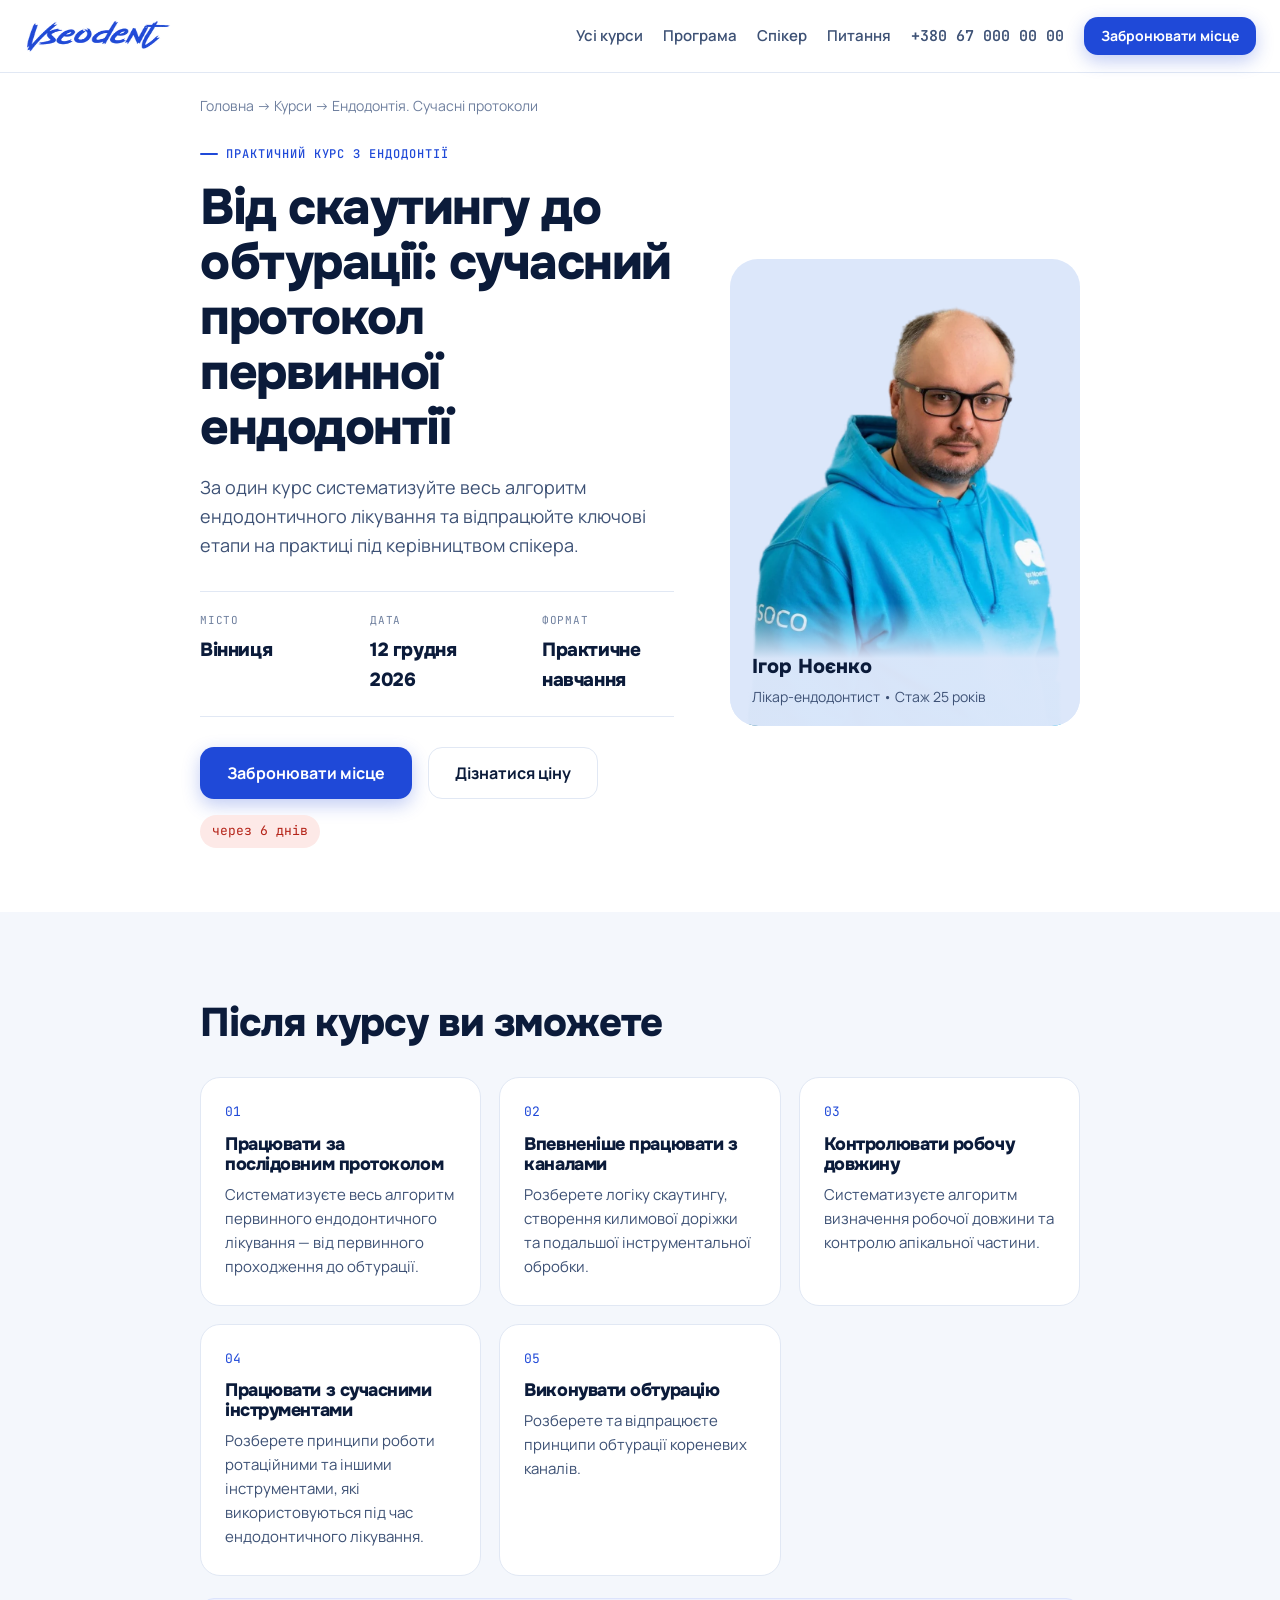
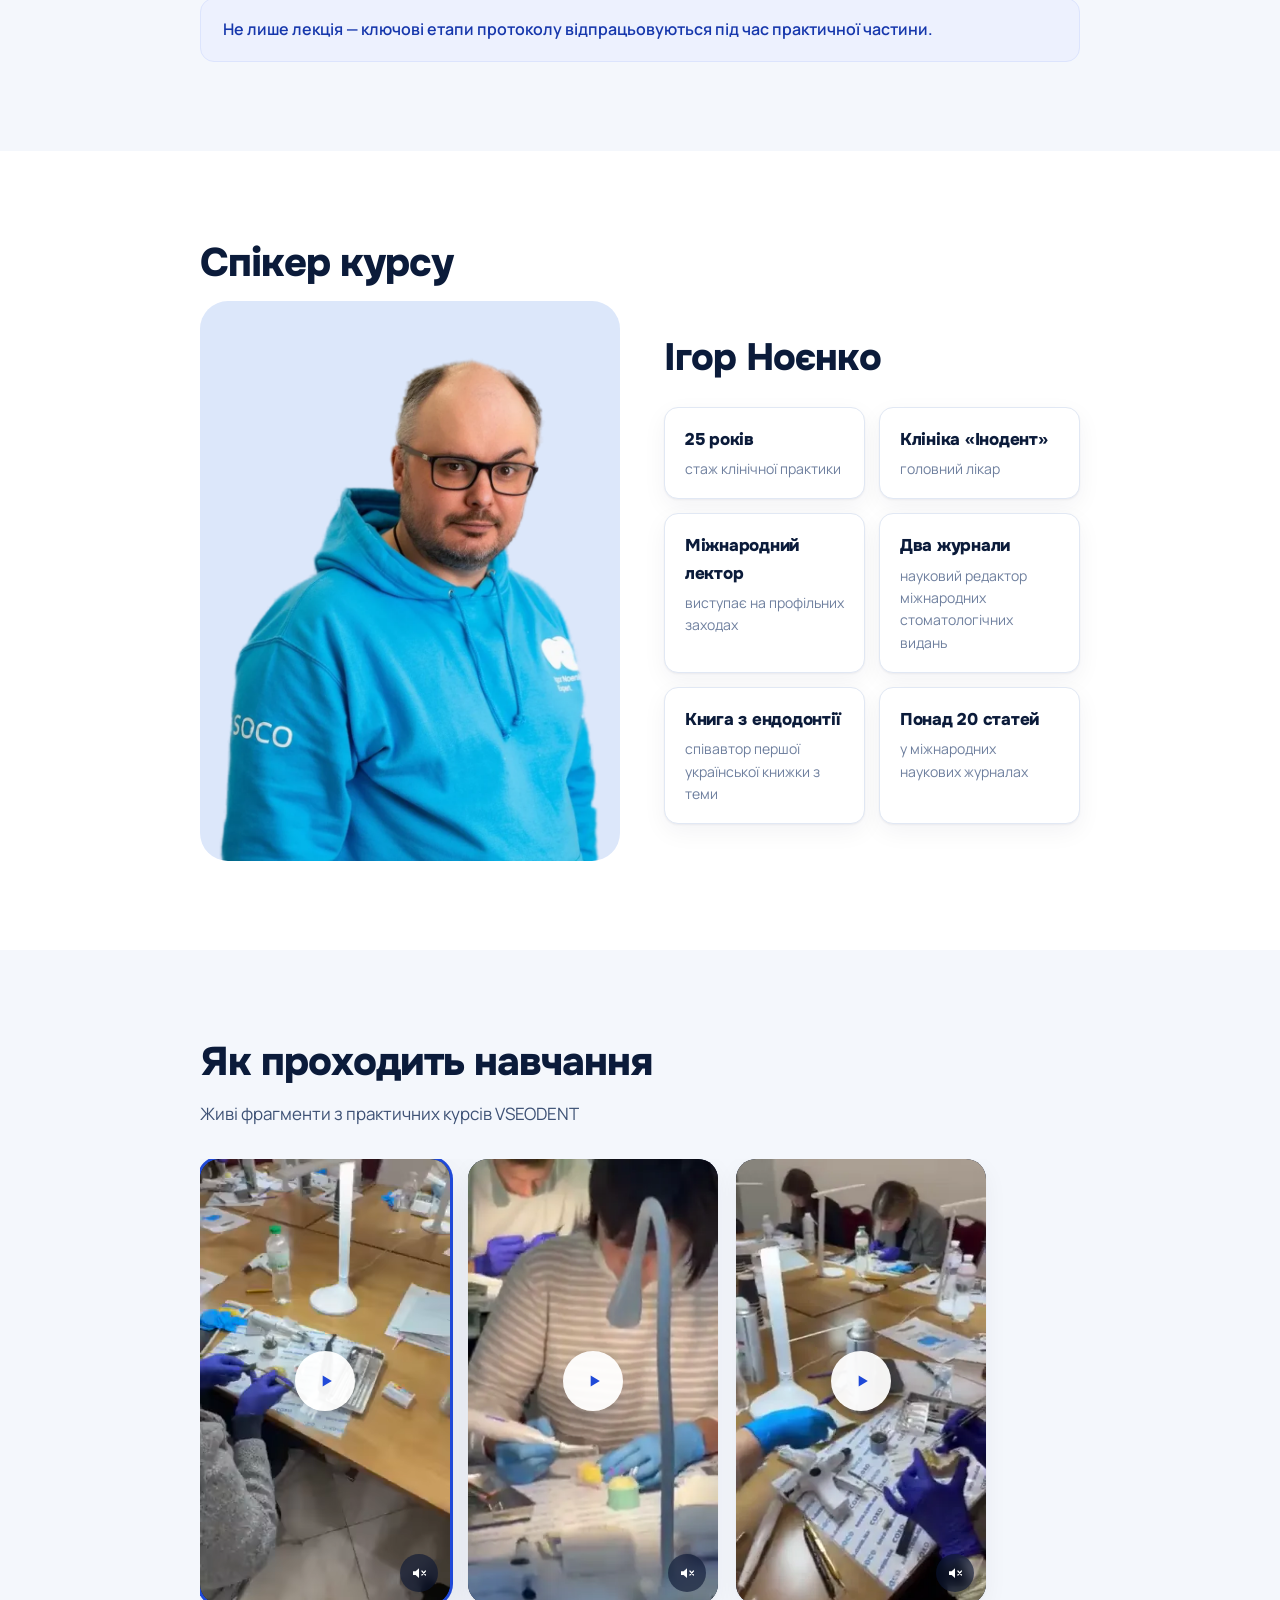
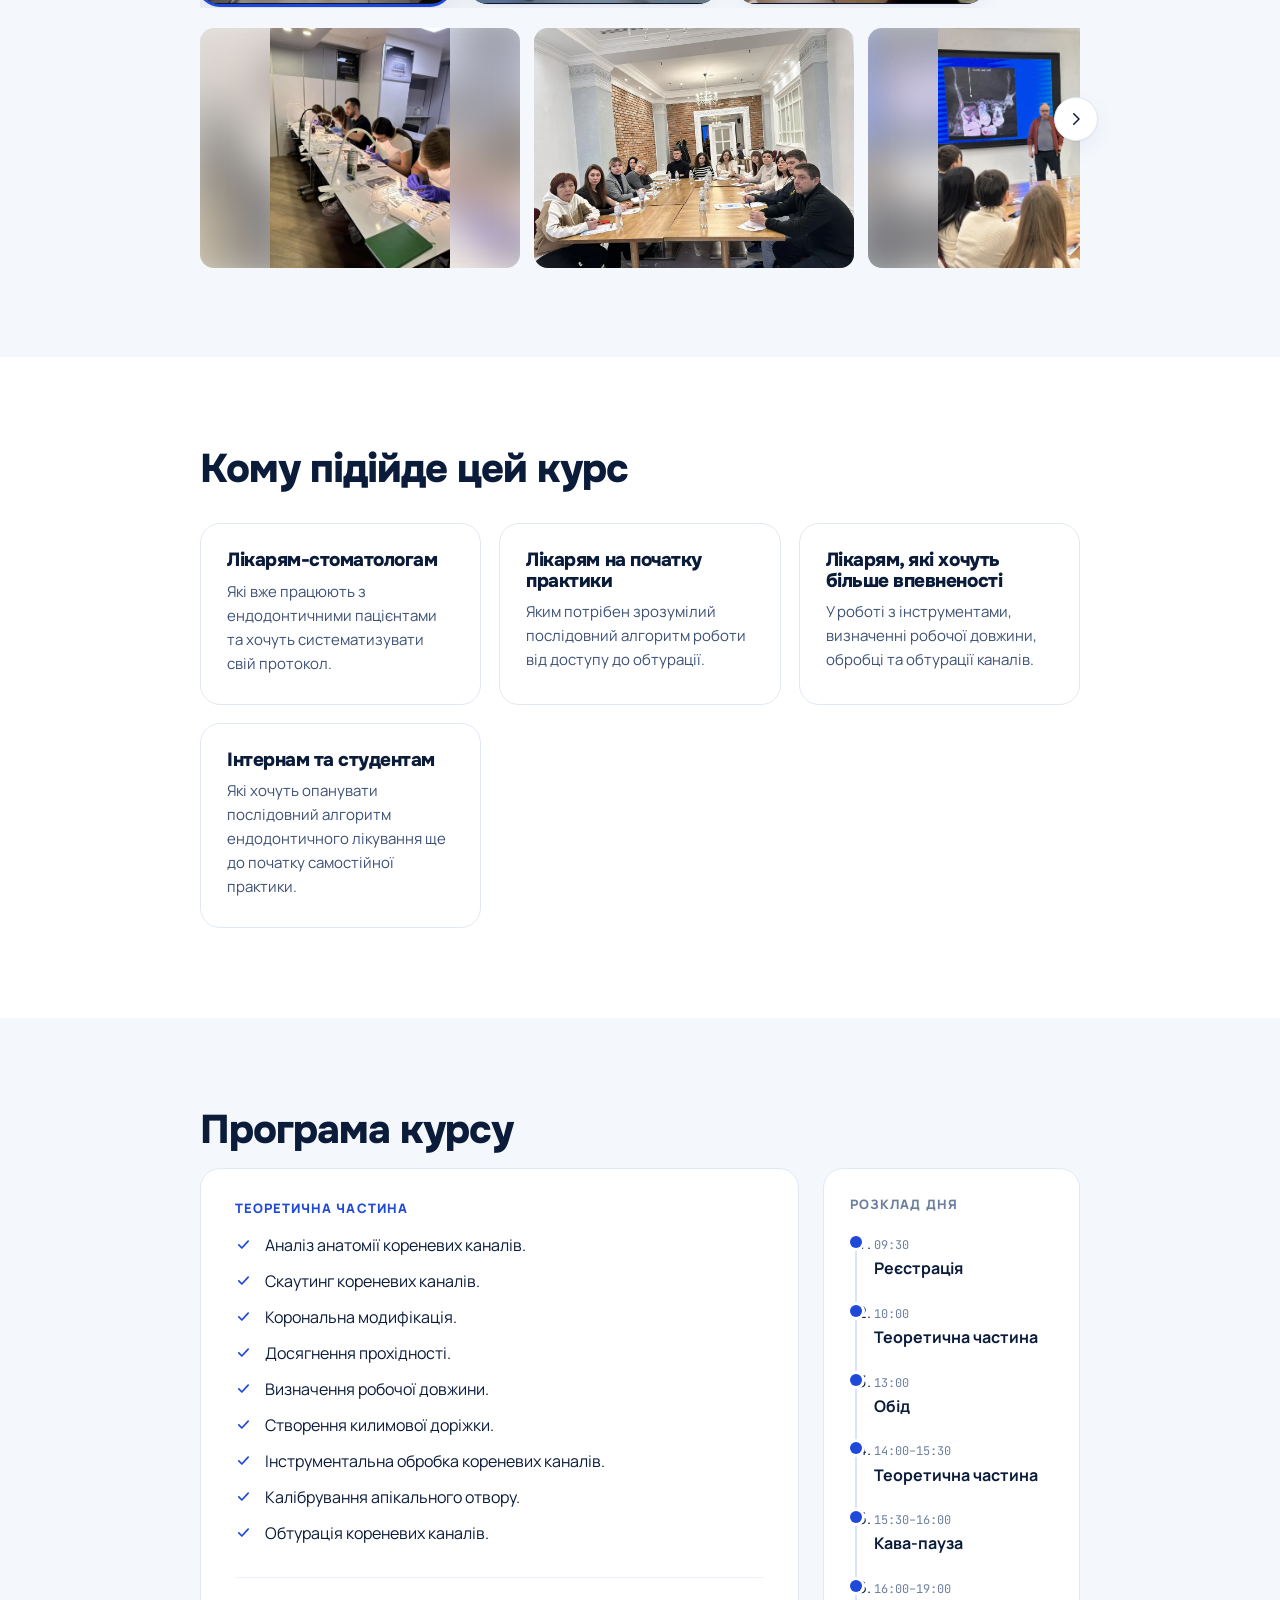
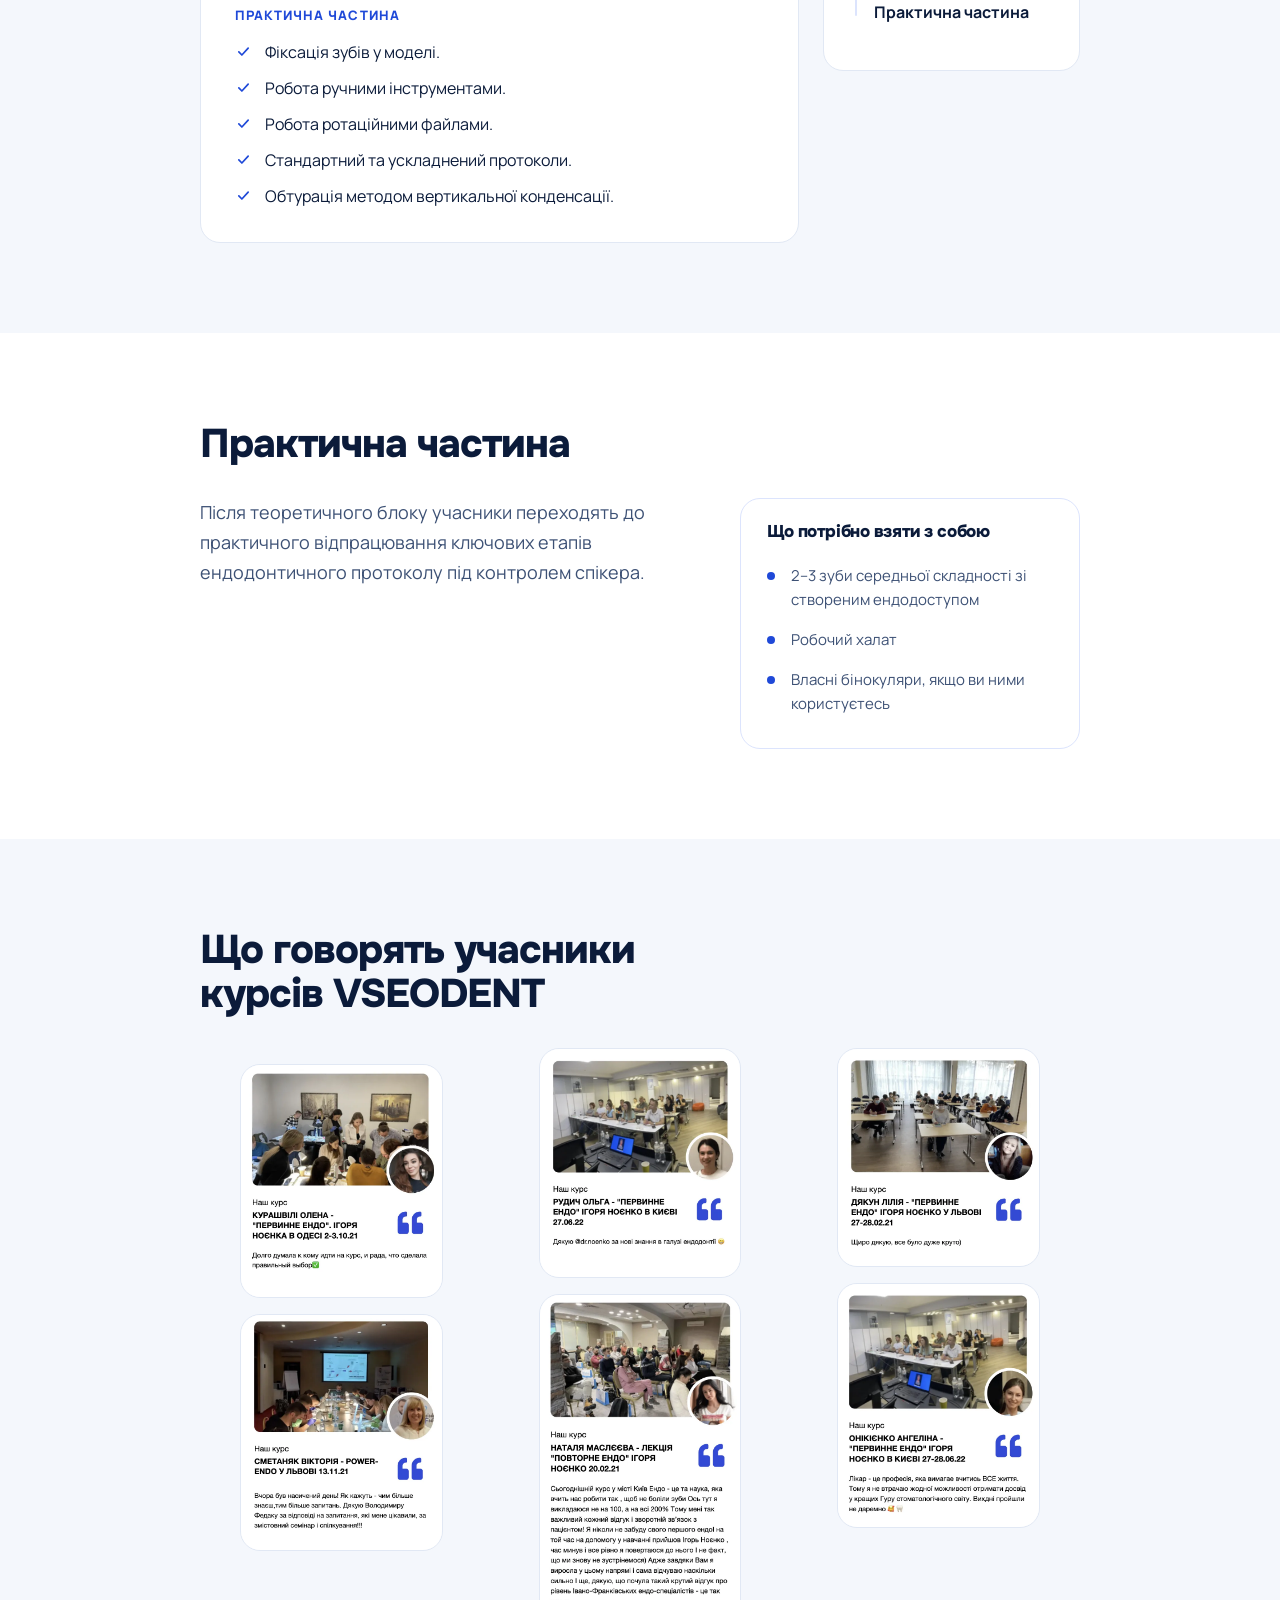
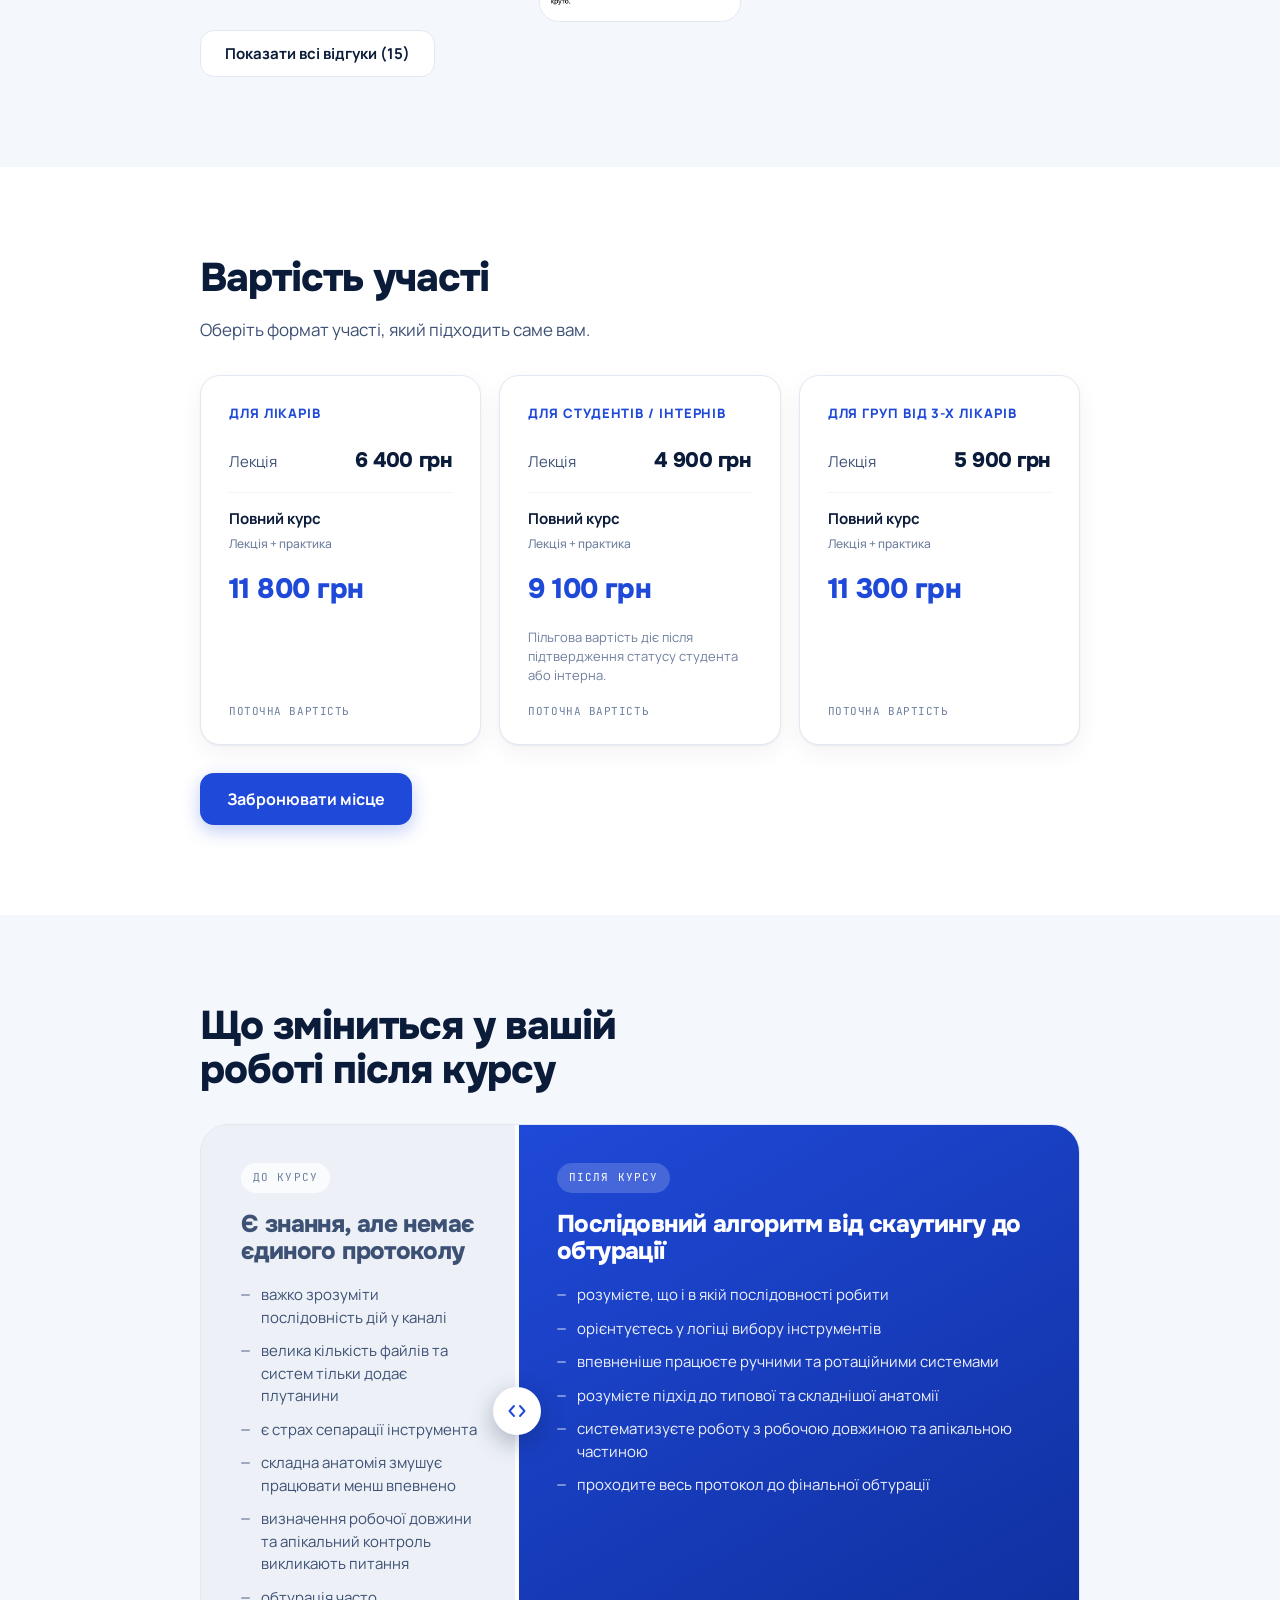
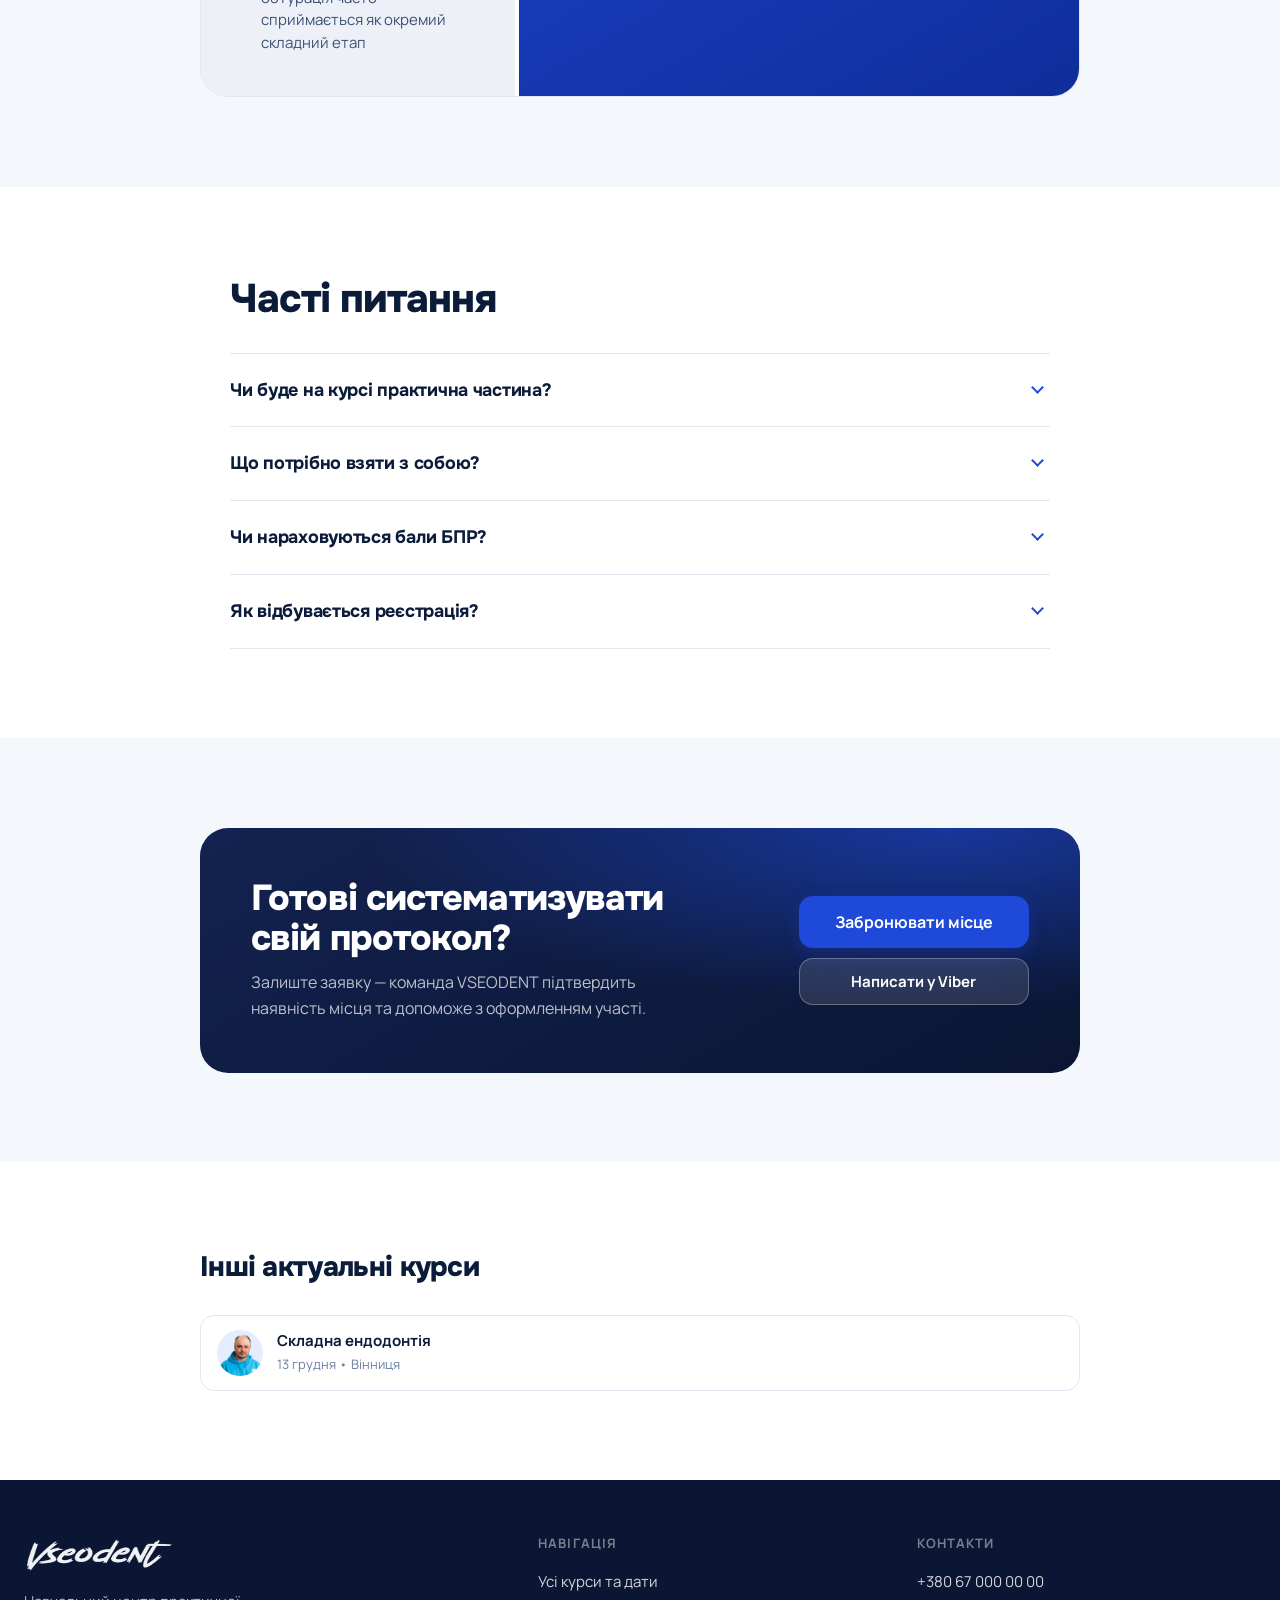
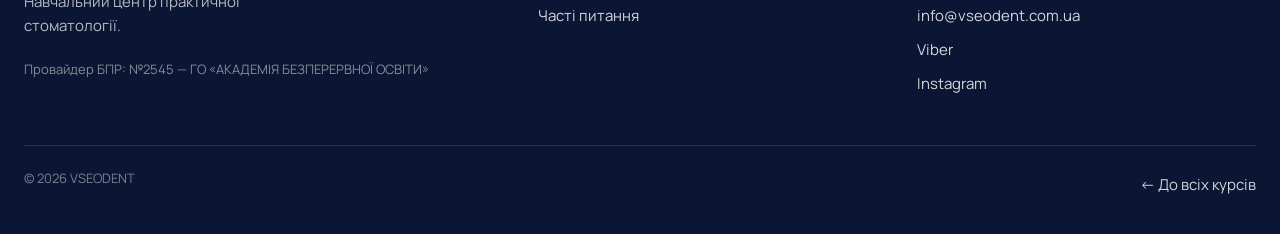
==== commit 6ca95cbf: "Add files via upload" ====
--- a/course.html
+++ b/course.html
@@ -21,7 +21,7 @@
 <noscript><img height="1" width="1" style="display:none"
   src="https://www.facebook.com/tr?id=1516093250283344&ev=PageView&noscript=1" alt=""></noscript>
 <!-- /Meta Pixel -->
-<link rel="stylesheet" href="assets/css/styles.css?v=20260904c">
+<link rel="stylesheet" href="assets/css/styles.css?v=20260904d">
 <link rel="icon" href="assets/images/logo.webp">
 </head>
 <body>
@@ -292,12 +292,12 @@
   <button class="btn btn--primary" data-book>Забронювати</button>
 </div>
 
-<script src="assets/js/data.js?v=20260904c"></script>
-<script src="assets/js/app.js?v=20260904c"></script>
-<script src="assets/js/course.js?v=20260904c"></script>
-<script src="assets/js/shared-blocks.js?v=20260904c"></script>
-<script src="assets/js/videos.js?v=20260904c"></script>
-<script src="assets/js/ba.js?v=20260904c"></script>
-<script src="assets/js/form.js?v=20260904c"></script>
+<script src="assets/js/data.js?v=20260904d"></script>
+<script src="assets/js/app.js?v=20260904d"></script>
+<script src="assets/js/course.js?v=20260904d"></script>
+<script src="assets/js/shared-blocks.js?v=20260904d"></script>
+<script src="assets/js/videos.js?v=20260904d"></script>
+<script src="assets/js/ba.js?v=20260904d"></script>
+<script src="assets/js/form.js?v=20260904d"></script>
 </body>
 </html>
--- a/assets/css/styles.css
+++ b/assets/css/styles.css
@@ -1941,3 +1941,62 @@
   body.course-speaker-tarasovska .spcard__cap span{font-size:12px !important;margin-top:1px !important;color:var(--ink-2) !important}
   body.course-speaker-tarasovska .chero__grid{gap:16px !important}
 }
+
+
+/* ============================================================
+   FINAL FIX V7 — 2026-09-04
+   Ulyana mobile course hero: reuse the same PHOTO geometry as
+   the lower "Спікер курсу" block. No full-screen portrait.
+   ============================================================ */
+@media (max-width:640px){
+  body.course-speaker-tarasovska .chero__speaker{
+    order:-1 !important;
+    width:100% !important;
+    display:flex !important;
+    justify-content:center !important;
+    align-items:flex-start !important;
+    margin:0 !important;
+  }
+
+  body.course-speaker-tarasovska .chero__speaker .spcard{
+    position:relative !important;
+    display:flex !important;
+    align-items:center !important;
+    justify-content:center !important;
+    width:min(290px, 78vw) !important;
+    height:auto !important;
+    min-height:0 !important;
+    max-height:none !important;
+    aspect-ratio:3/4 !important;
+    margin:0 auto !important;
+    padding:0 !important;
+    overflow:hidden !important;
+    border-radius:var(--r-xl) !important;
+    background:var(--photo-bg) !important;
+  }
+
+  body.course-speaker-tarasovska .chero__speaker .spcard img{
+    position:static !important;
+    inset:auto !important;
+    display:block !important;
+    width:100% !important;
+    height:100% !important;
+    max-height:none !important;
+    margin:0 !important;
+    padding:0 !important;
+    object-fit:contain !important;
+    object-position:center top !important;
+    transform:none !important;
+    border-radius:0 !important;
+    background:transparent !important;
+  }
+
+  /* User asked to copy only the photo part of the lower speaker block. */
+  body.course-speaker-tarasovska .chero__speaker .spcard__cap{
+    display:none !important;
+  }
+
+  body.course-speaker-tarasovska .chero__grid{
+    gap:14px !important;
+  }
+}
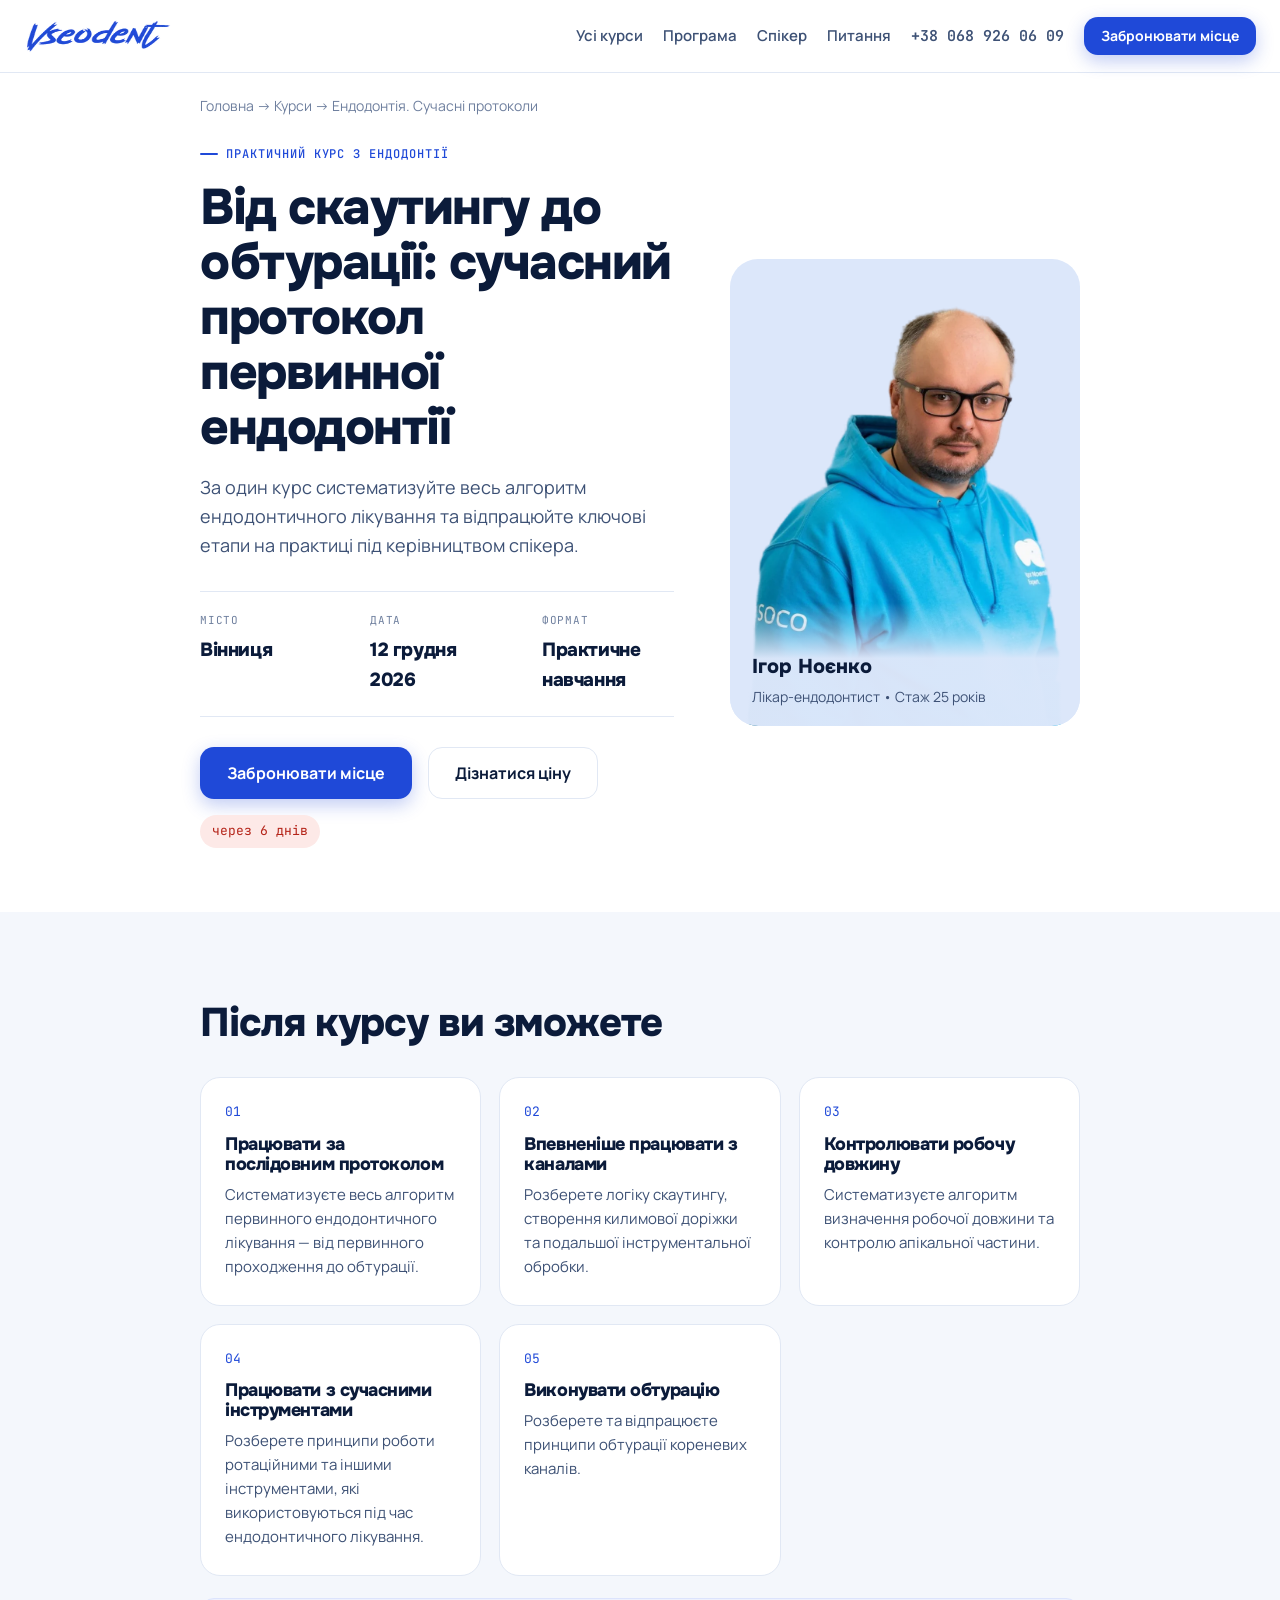
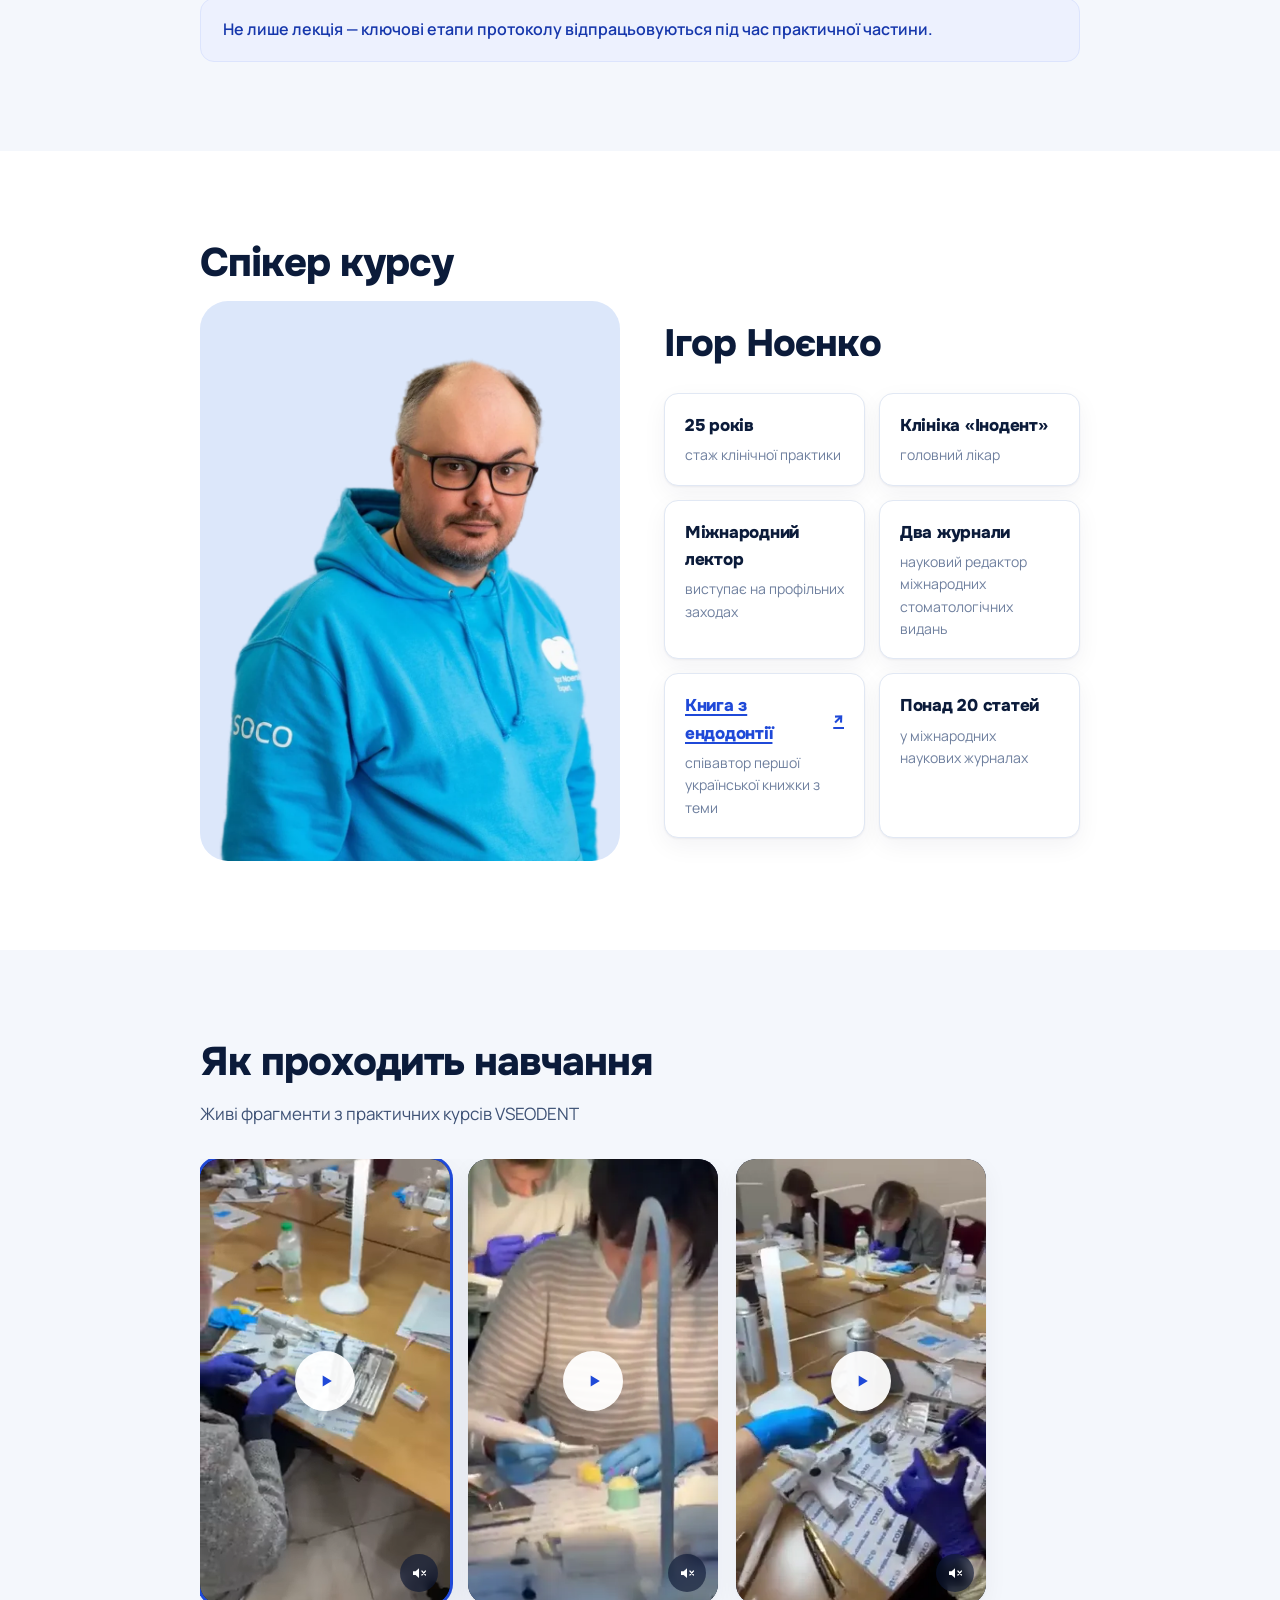
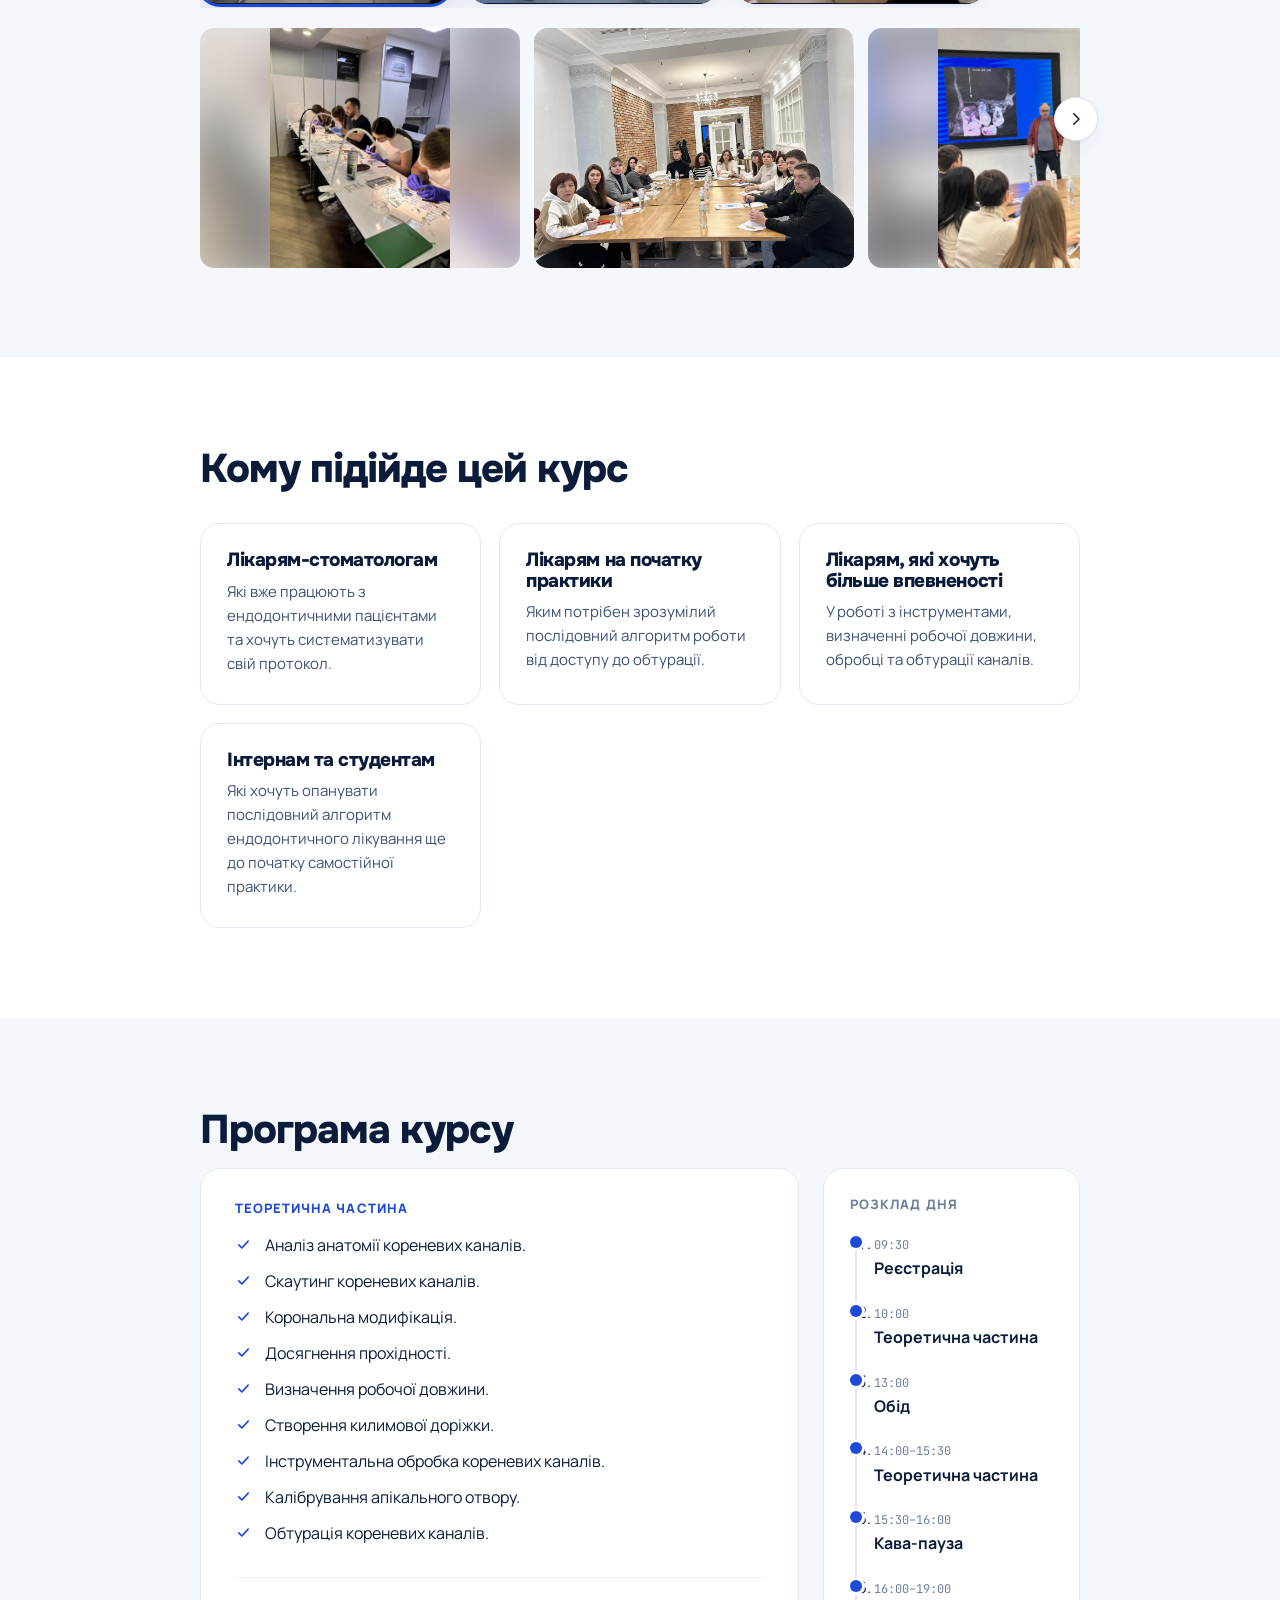
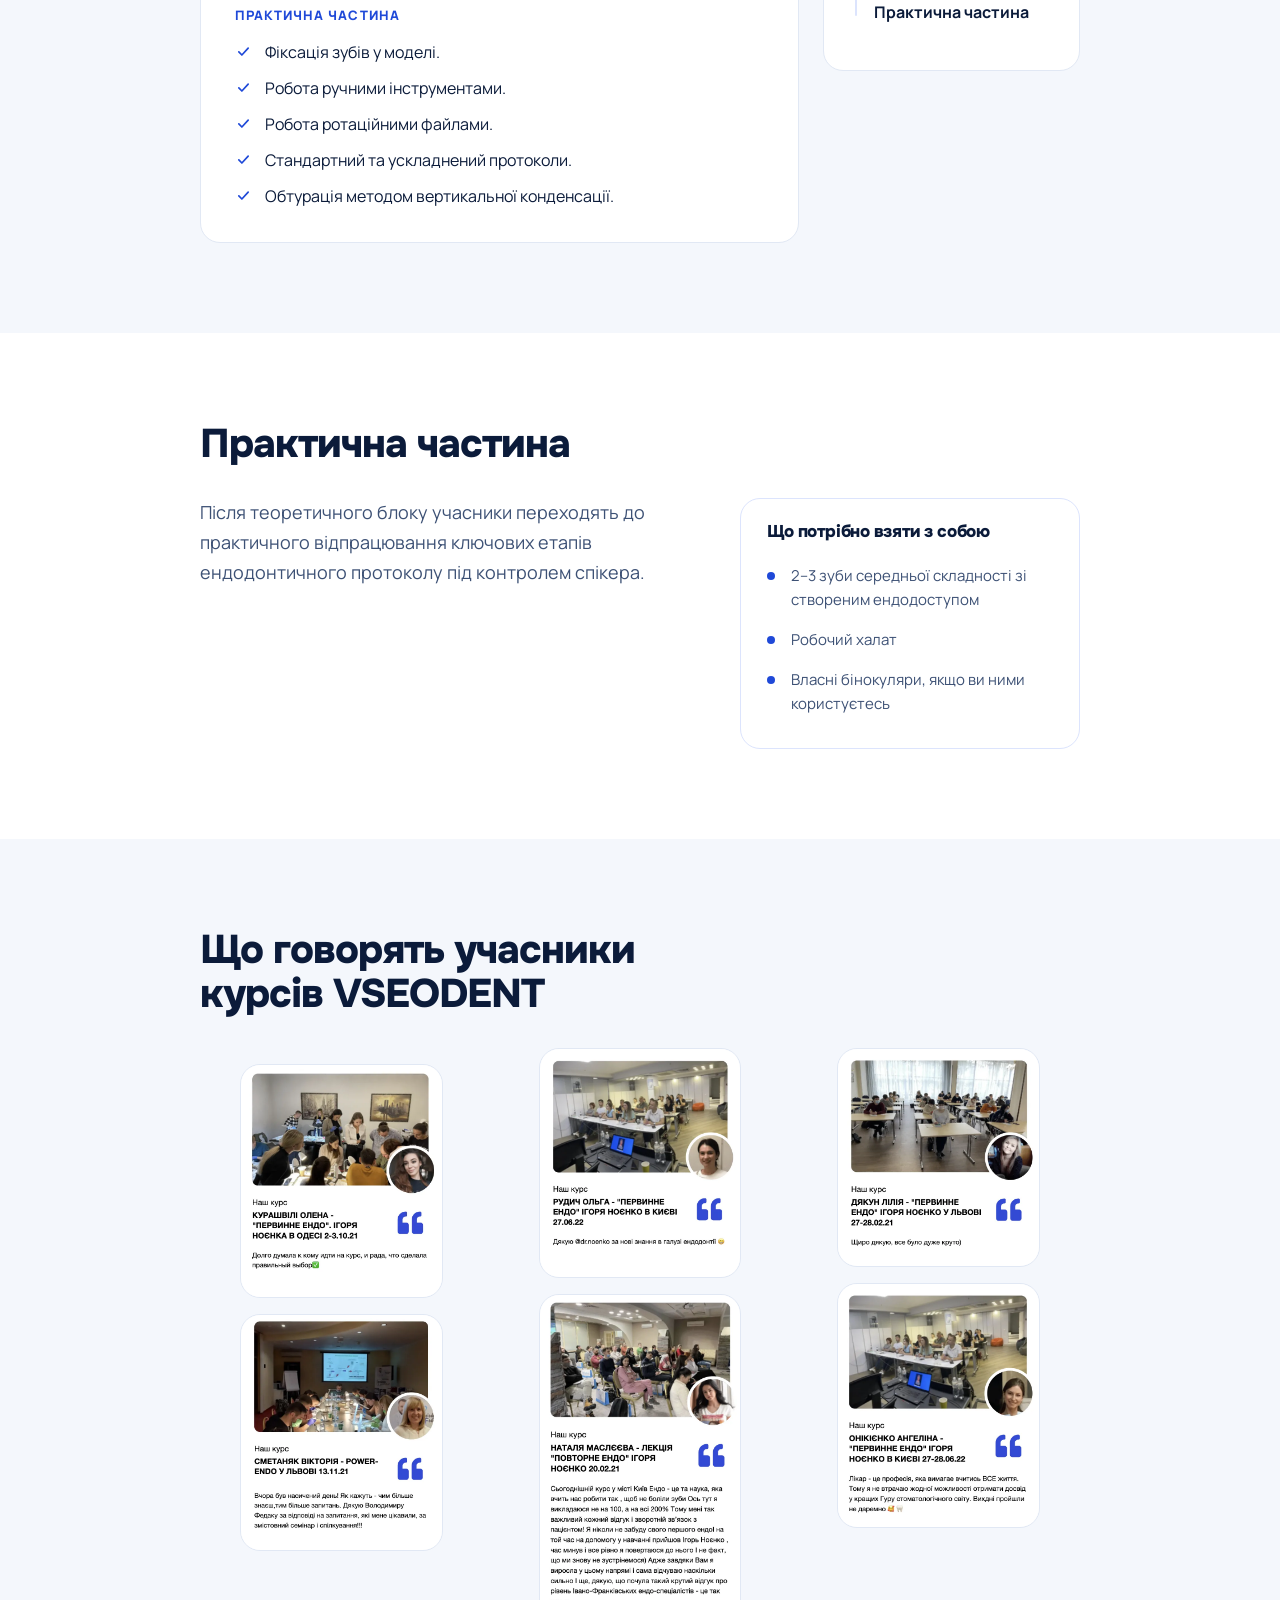
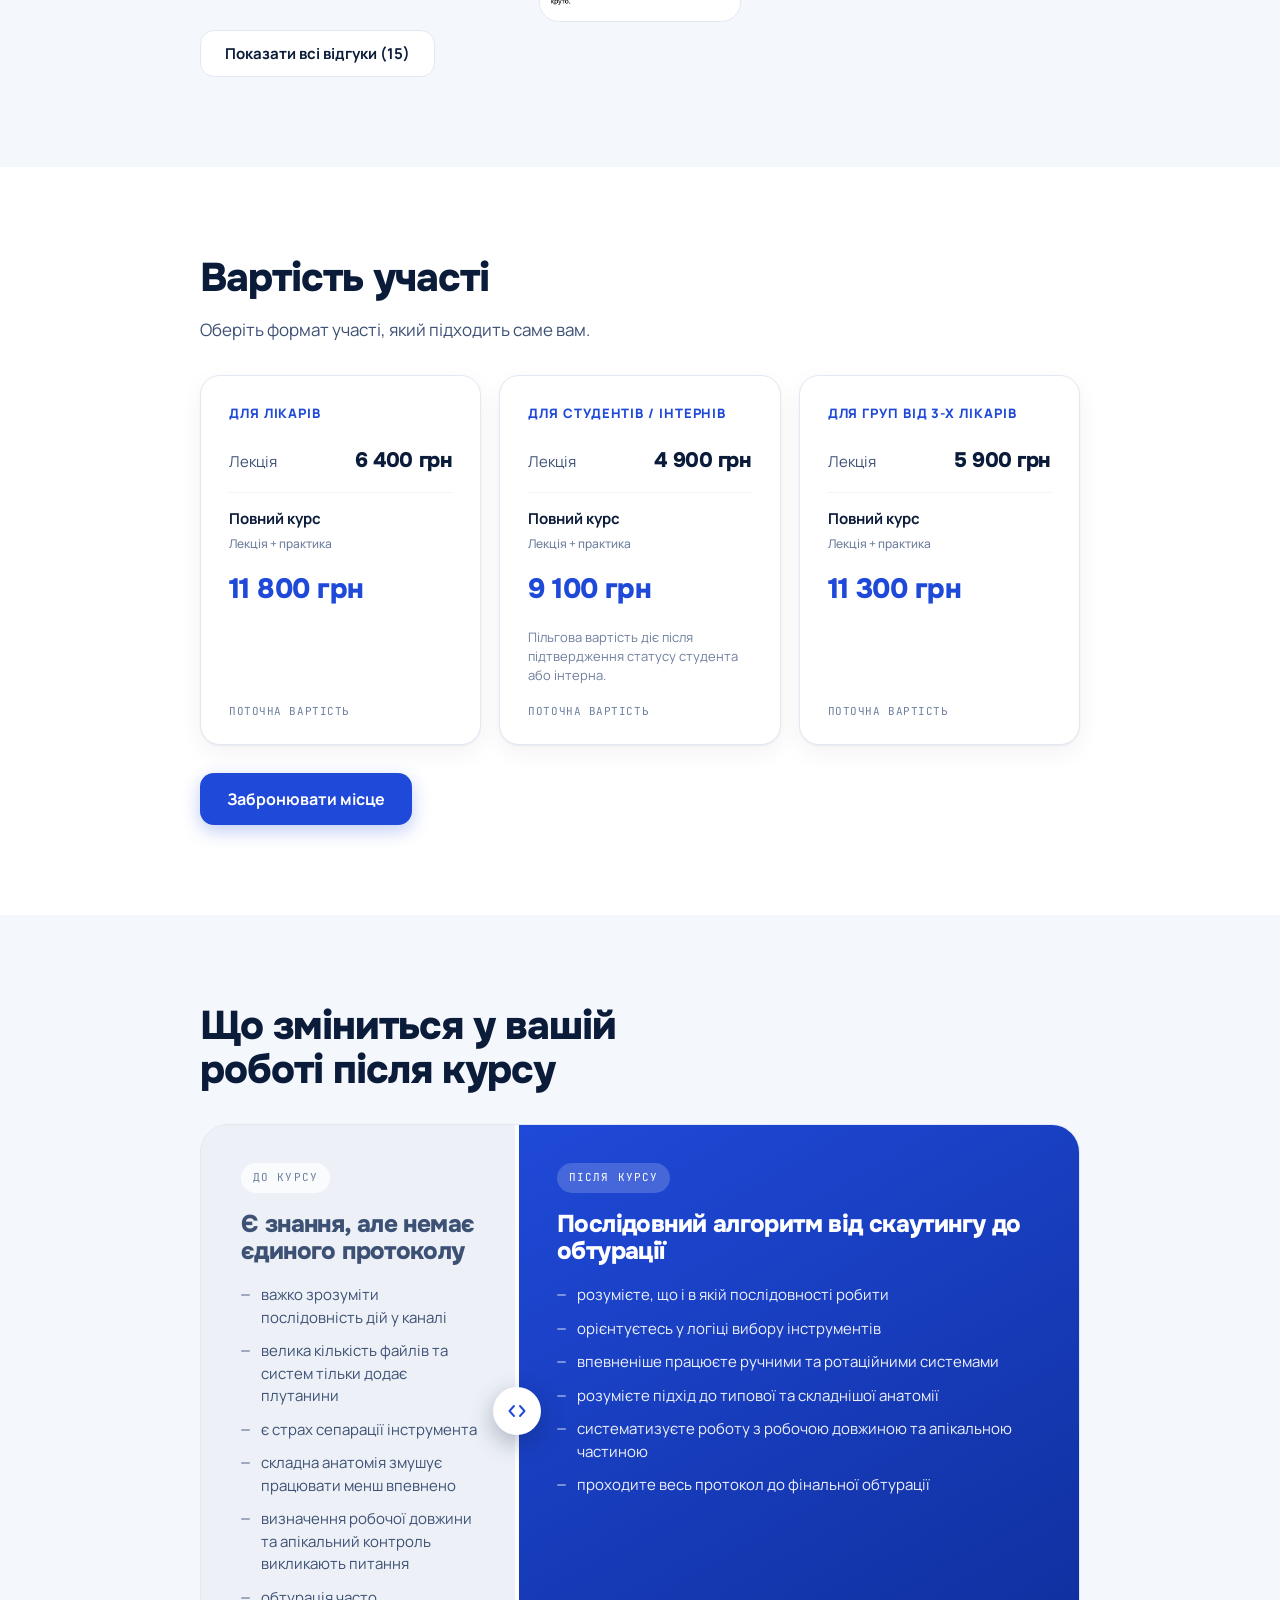
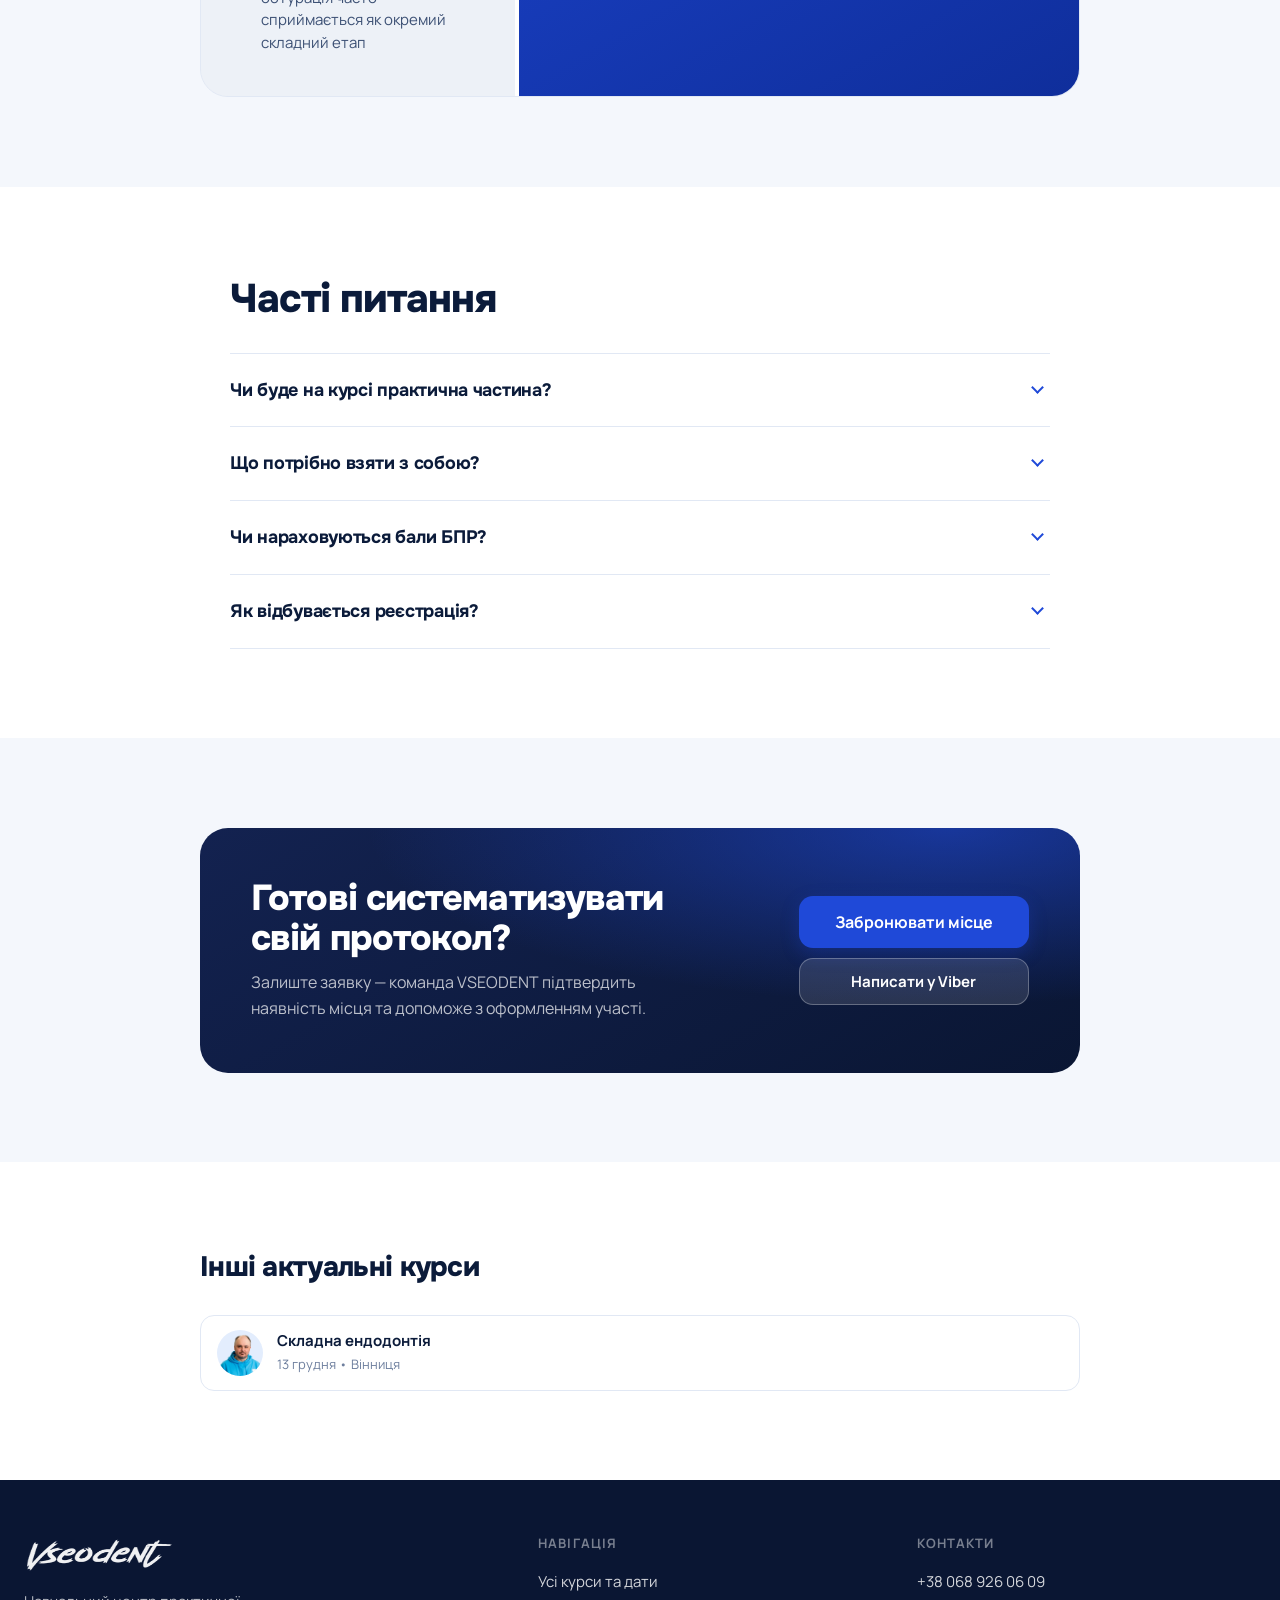
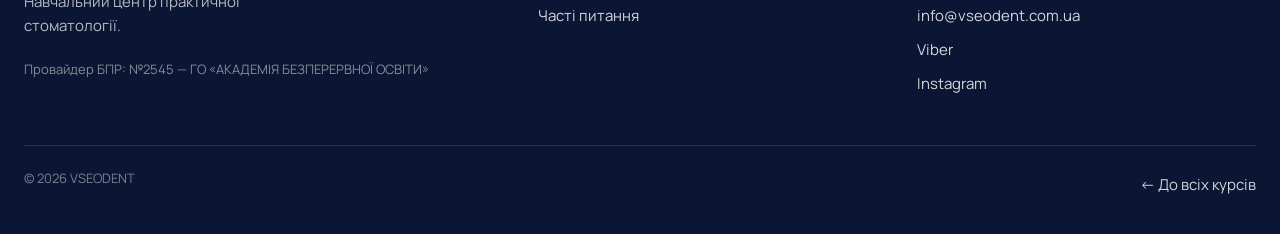
==== commit 81500926: "Add files via upload" ====
--- a/course.html
+++ b/course.html
@@ -21,7 +21,7 @@
 <noscript><img height="1" width="1" style="display:none"
   src="https://www.facebook.com/tr?id=1516093250283344&ev=PageView&noscript=1" alt=""></noscript>
 <!-- /Meta Pixel -->
-<link rel="stylesheet" href="assets/css/styles.css?v=20260904d">
+<link rel="stylesheet" href="assets/css/styles.css?v=20260905a">
 <link rel="icon" href="assets/images/logo.webp">
 </head>
 <body>
@@ -34,7 +34,7 @@
       <a href="#program">Програма</a>
       <a href="#speaker">Спікер</a>
       <a href="#faq">Питання</a>
-      <a class="header__phone" data-phone href="#">+380</a>
+      <a class="header__phone" data-phone href="tel:+380689260609">+38 068 926 06 09</a>
       <button class="btn btn--primary btn--sm" data-book>Забронювати місце</button>
     </nav>
     <button class="header__burger" id="burger" aria-expanded="false" aria-label="Меню"><span></span></button>
@@ -46,7 +46,7 @@
         <li><a href="#program">Програма курсу</a></li>
         <li><a href="#speaker">Спікер</a></li>
         <li><a href="#faq">Часті питання</a></li>
-        <li><a data-phone href="#">+380</a></li>
+        <li><a data-phone href="tel:+380689260609">+38 068 926 06 09</a></li>
       </ul>
     </div>
   </div>
@@ -270,7 +270,7 @@
       </div>
       <div>
         <h4>Контакти</h4>
-        <a data-phone href="#">+380</a>
+        <a data-phone href="tel:+380689260609">+38 068 926 06 09</a>
         <a data-email href="#">email</a>
         <a data-viber href="#">Viber</a>
         <a data-telegram href="#">Telegram</a>
@@ -292,12 +292,12 @@
   <button class="btn btn--primary" data-book>Забронювати</button>
 </div>
 
-<script src="assets/js/data.js?v=20260904d"></script>
-<script src="assets/js/app.js?v=20260904d"></script>
-<script src="assets/js/course.js?v=20260904d"></script>
-<script src="assets/js/shared-blocks.js?v=20260904d"></script>
-<script src="assets/js/videos.js?v=20260904d"></script>
-<script src="assets/js/ba.js?v=20260904d"></script>
-<script src="assets/js/form.js?v=20260904d"></script>
+<script src="assets/js/data.js?v=20260905a"></script>
+<script src="assets/js/app.js?v=20260905a"></script>
+<script src="assets/js/course.js?v=20260905a"></script>
+<script src="assets/js/shared-blocks.js?v=20260905a"></script>
+<script src="assets/js/videos.js?v=20260905a"></script>
+<script src="assets/js/ba.js?v=20260905a"></script>
+<script src="assets/js/form.js?v=20260905a"></script>
 </body>
 </html>
--- a/assets/css/styles.css
+++ b/assets/css/styles.css
@@ -2000,3 +2000,14 @@
     gap:14px !important;
   }
 }
+
+/* Clickable speaker fact title */
+.fact__title-link{
+  display:inline-flex;align-items:center;gap:6px;
+  font-family:var(--display);font-size:17px;font-weight:800;letter-spacing:-.015em;
+  color:var(--blue);text-decoration:underline;text-decoration-thickness:1.5px;text-underline-offset:3px;
+  transition:color .18s ease,opacity .18s ease;
+}
+.fact__title-link:hover{color:var(--blue-700);opacity:.88}
+.fact__title-link:focus-visible{outline:2px solid var(--blue);outline-offset:3px;border-radius:4px}
+.fact__link-icon{display:inline!important;margin:0!important;color:currentColor!important;font-size:15px!important;line-height:1}
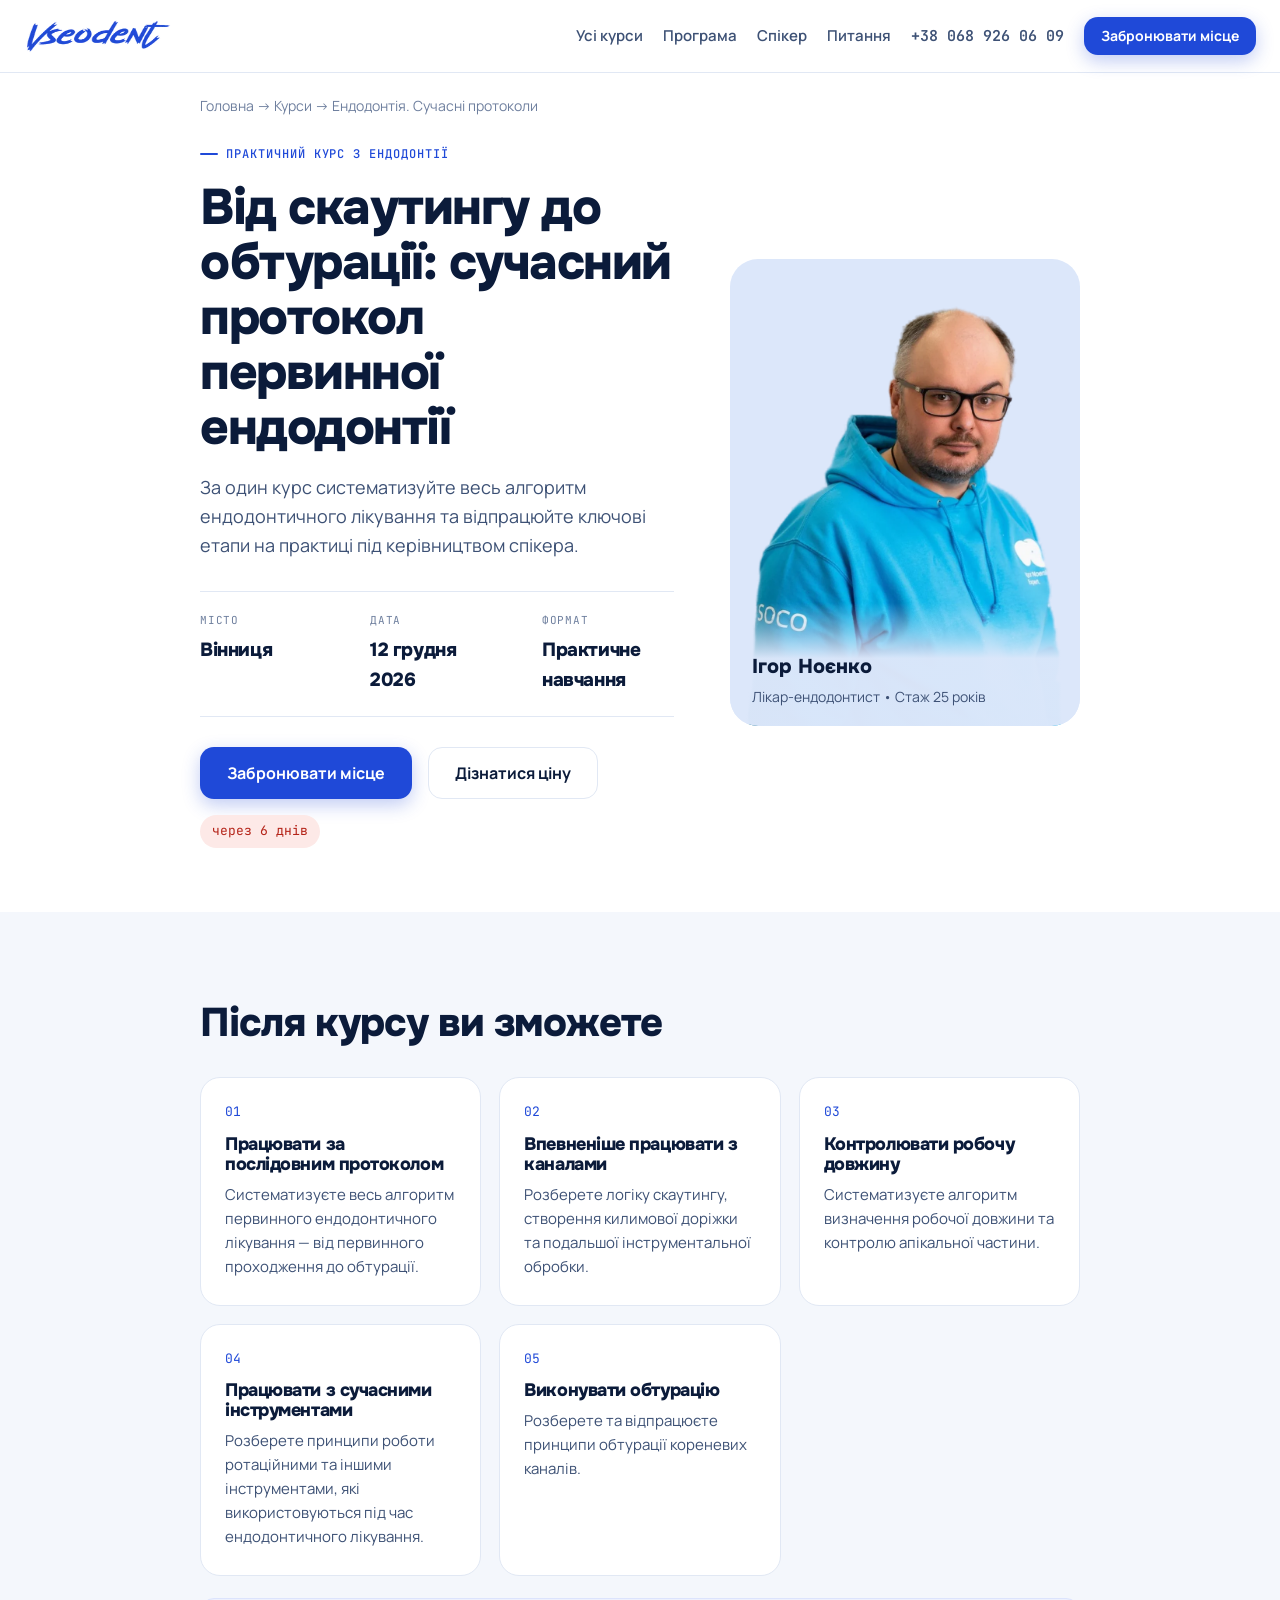
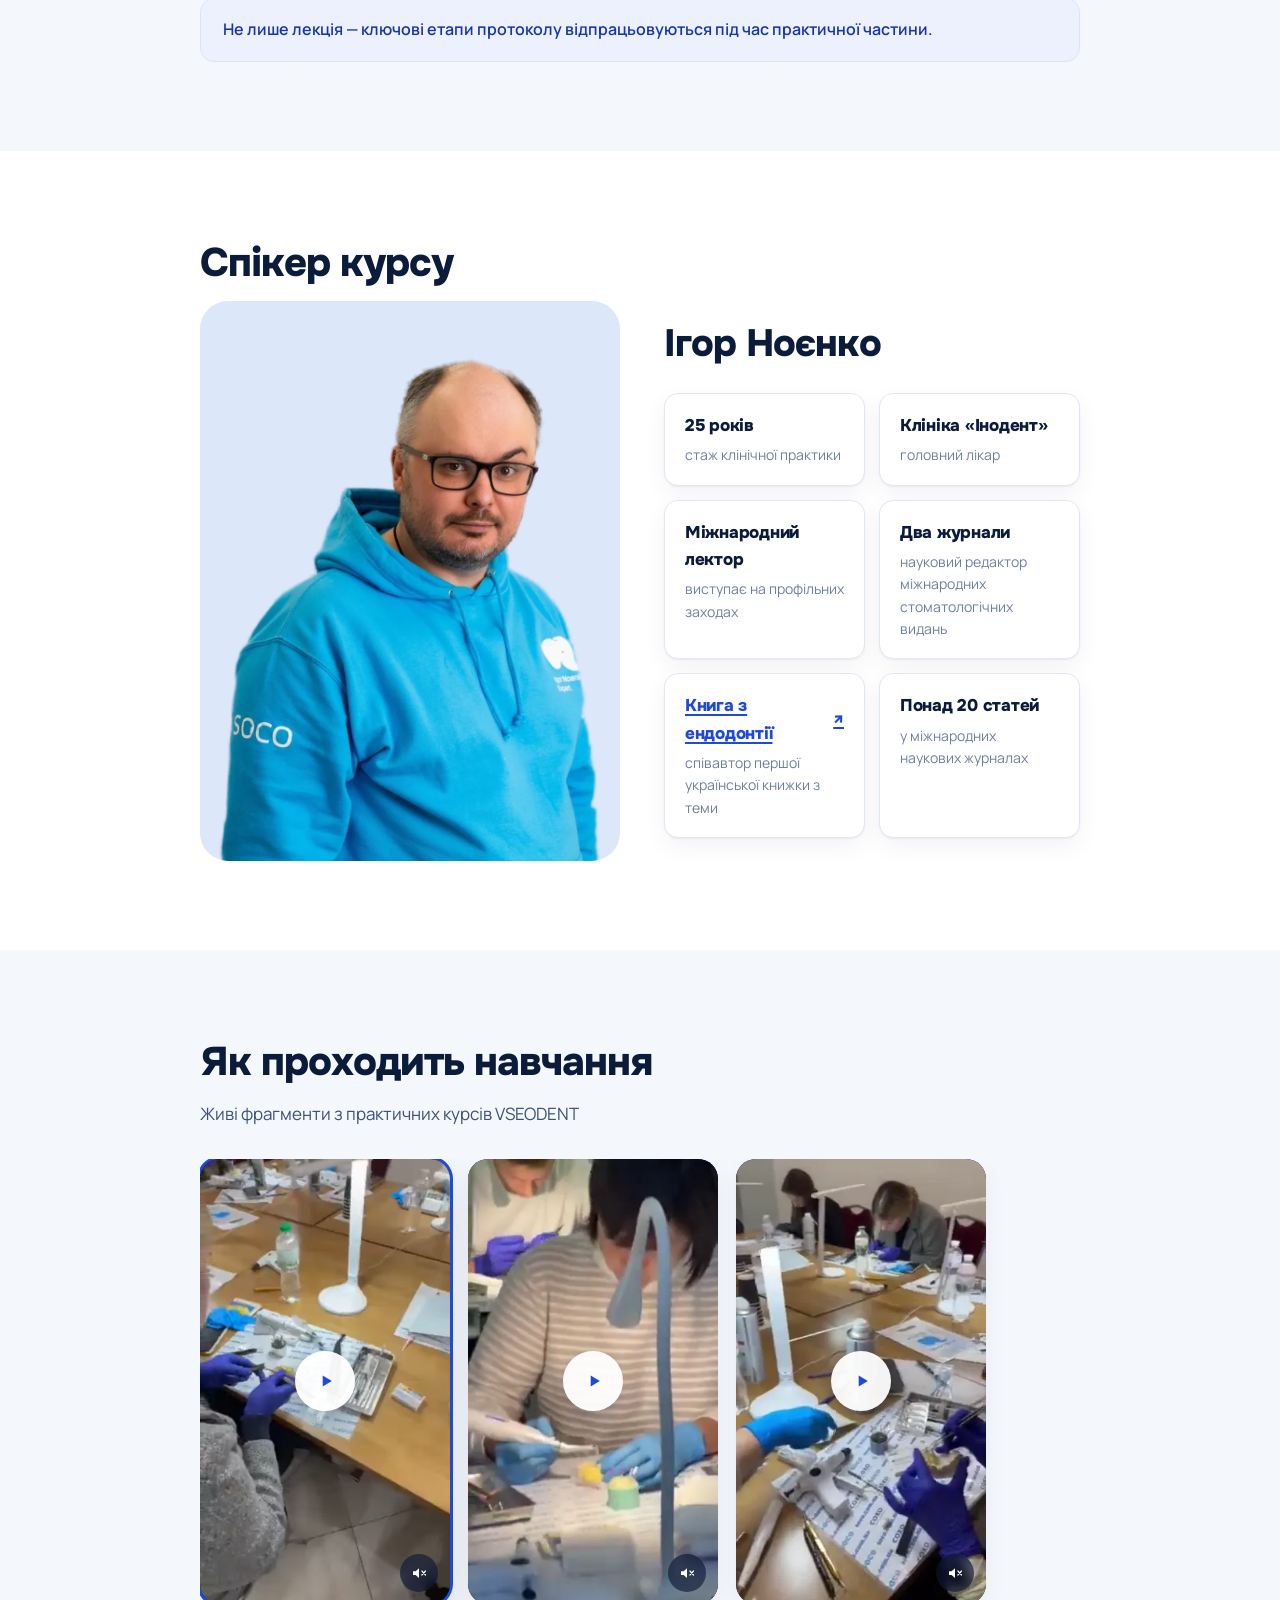
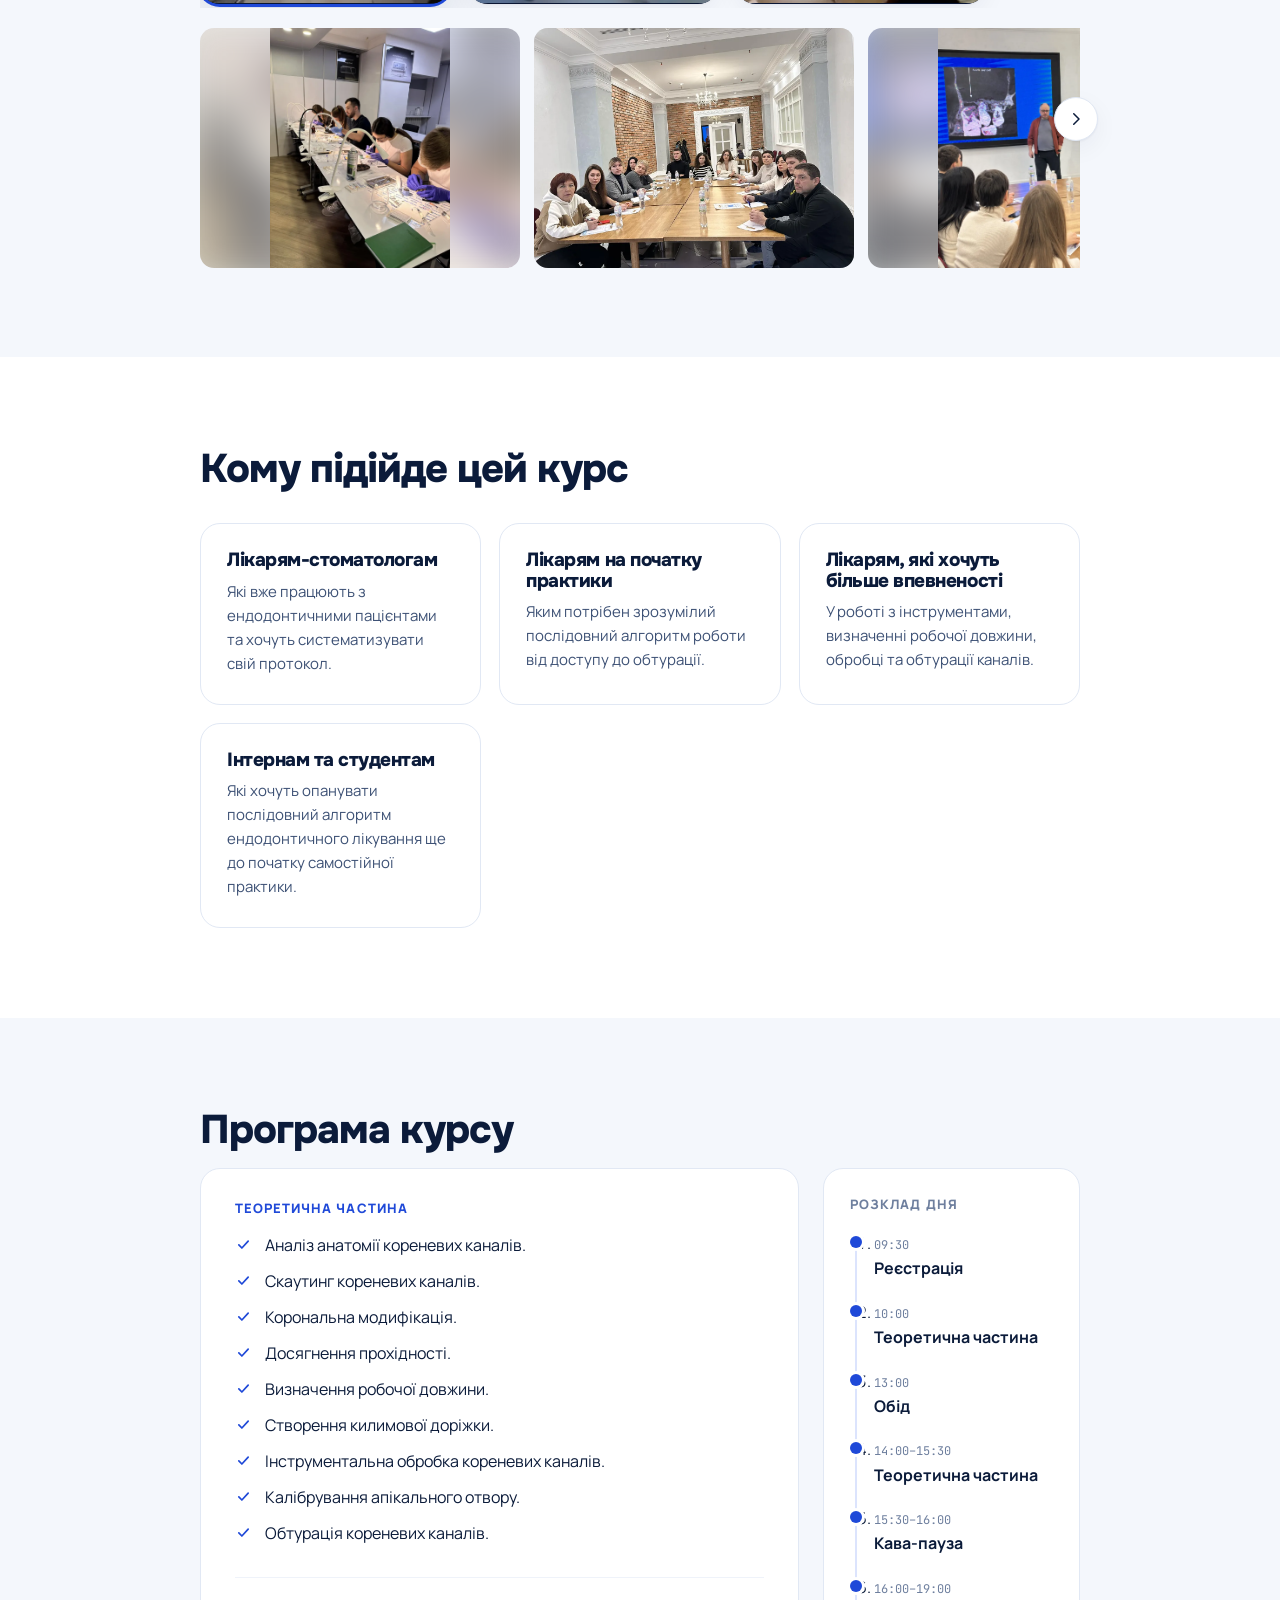
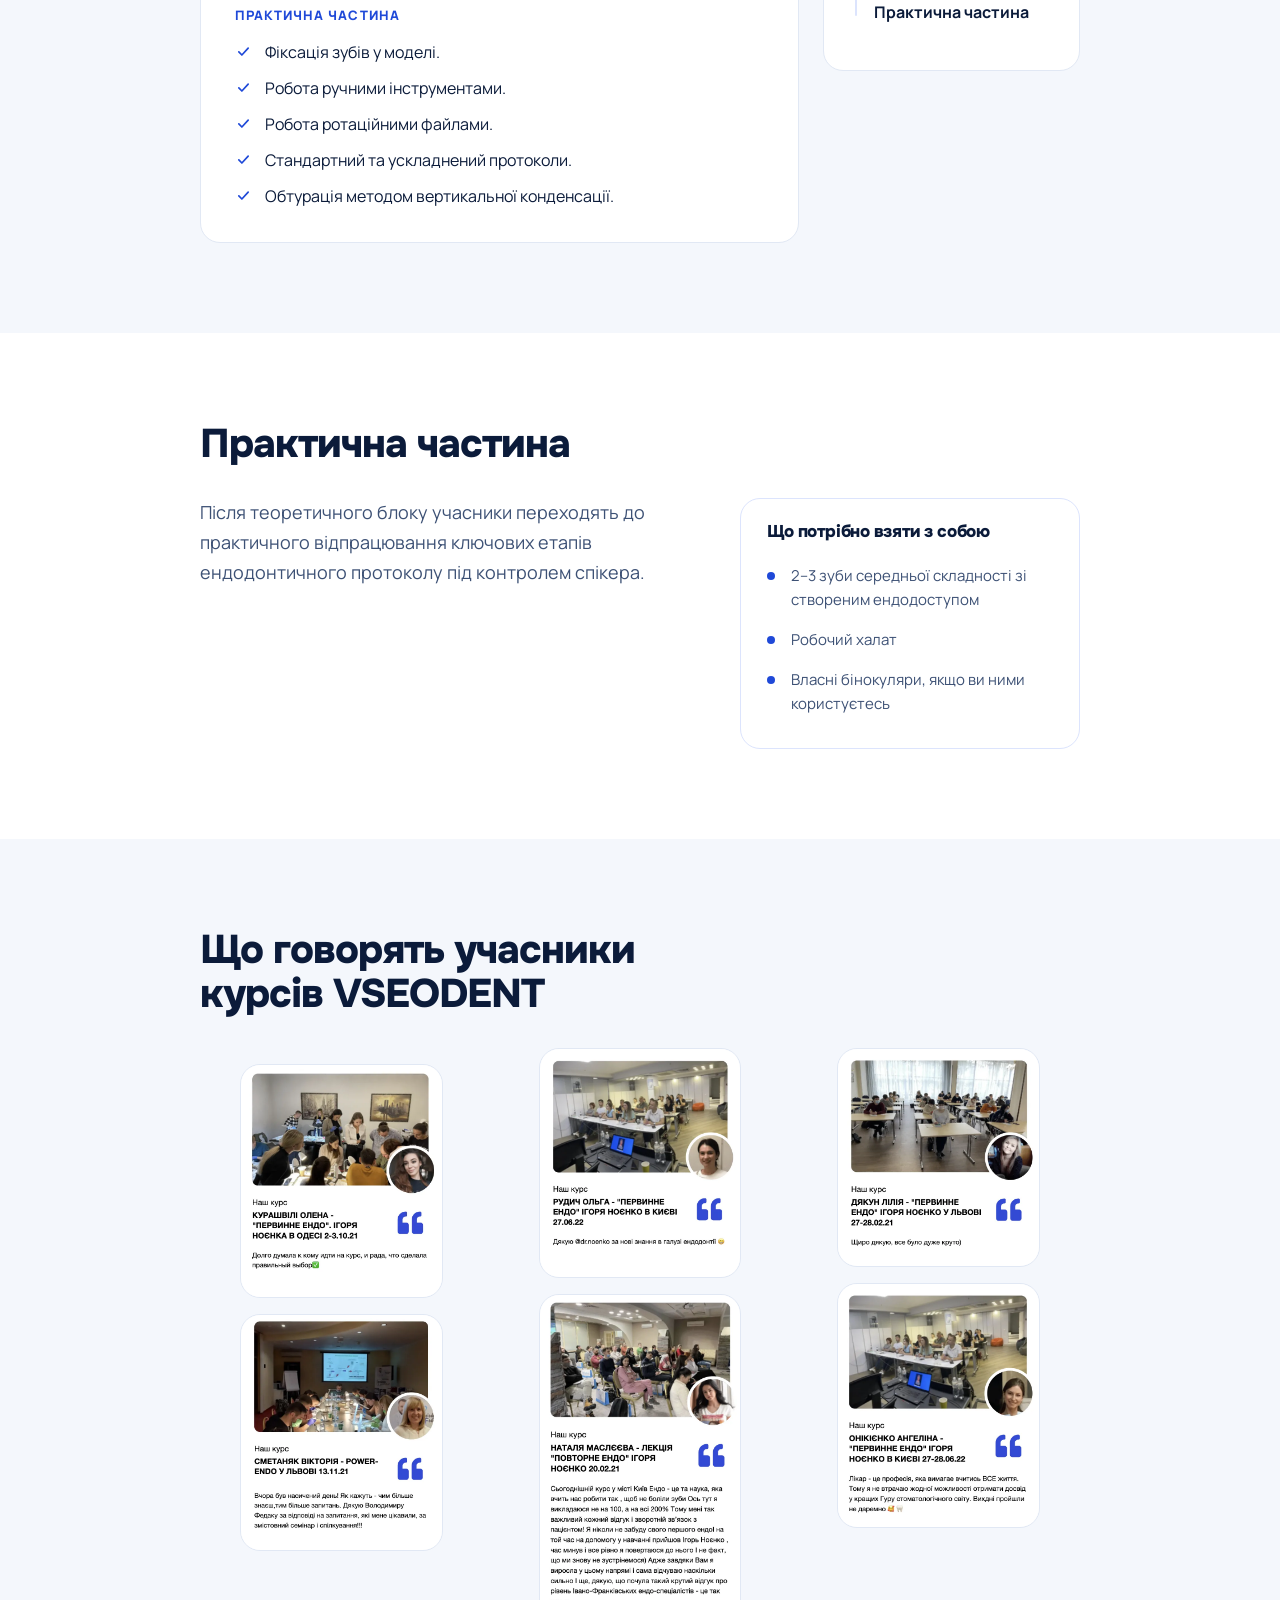
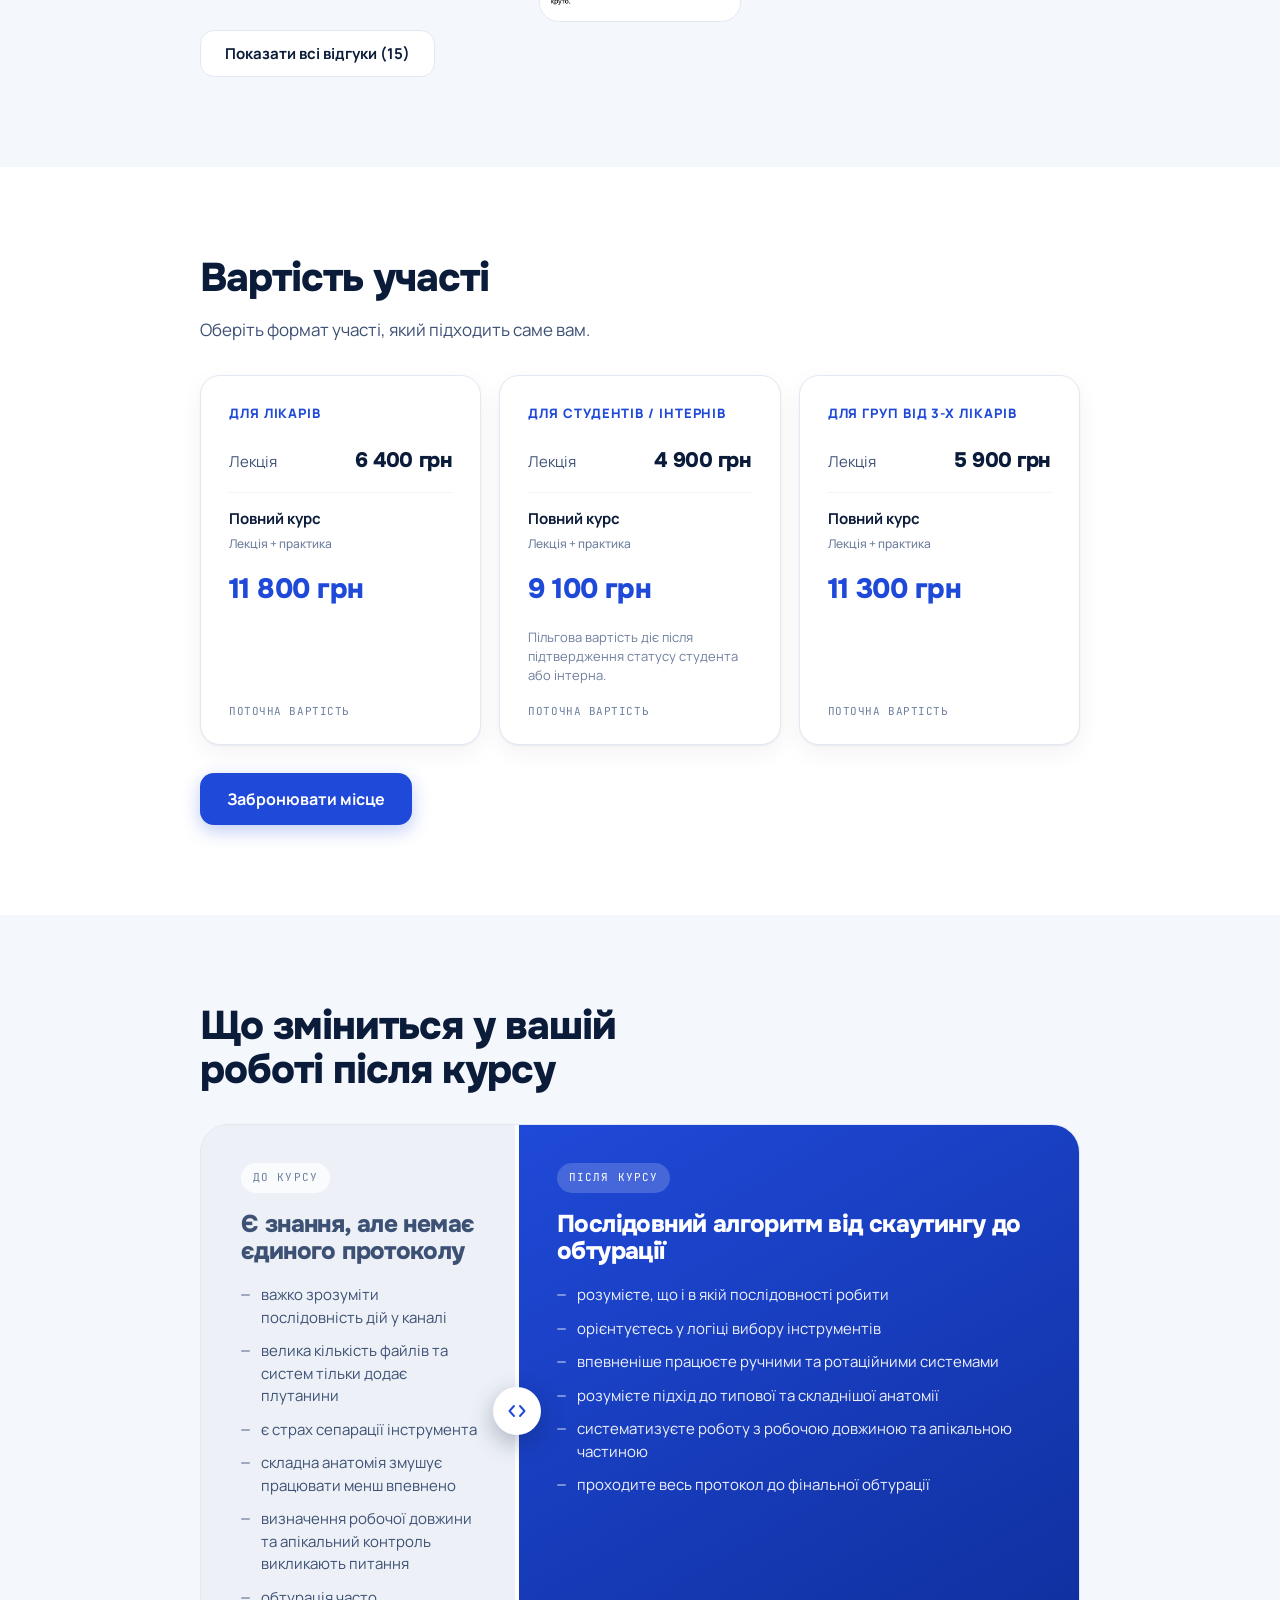
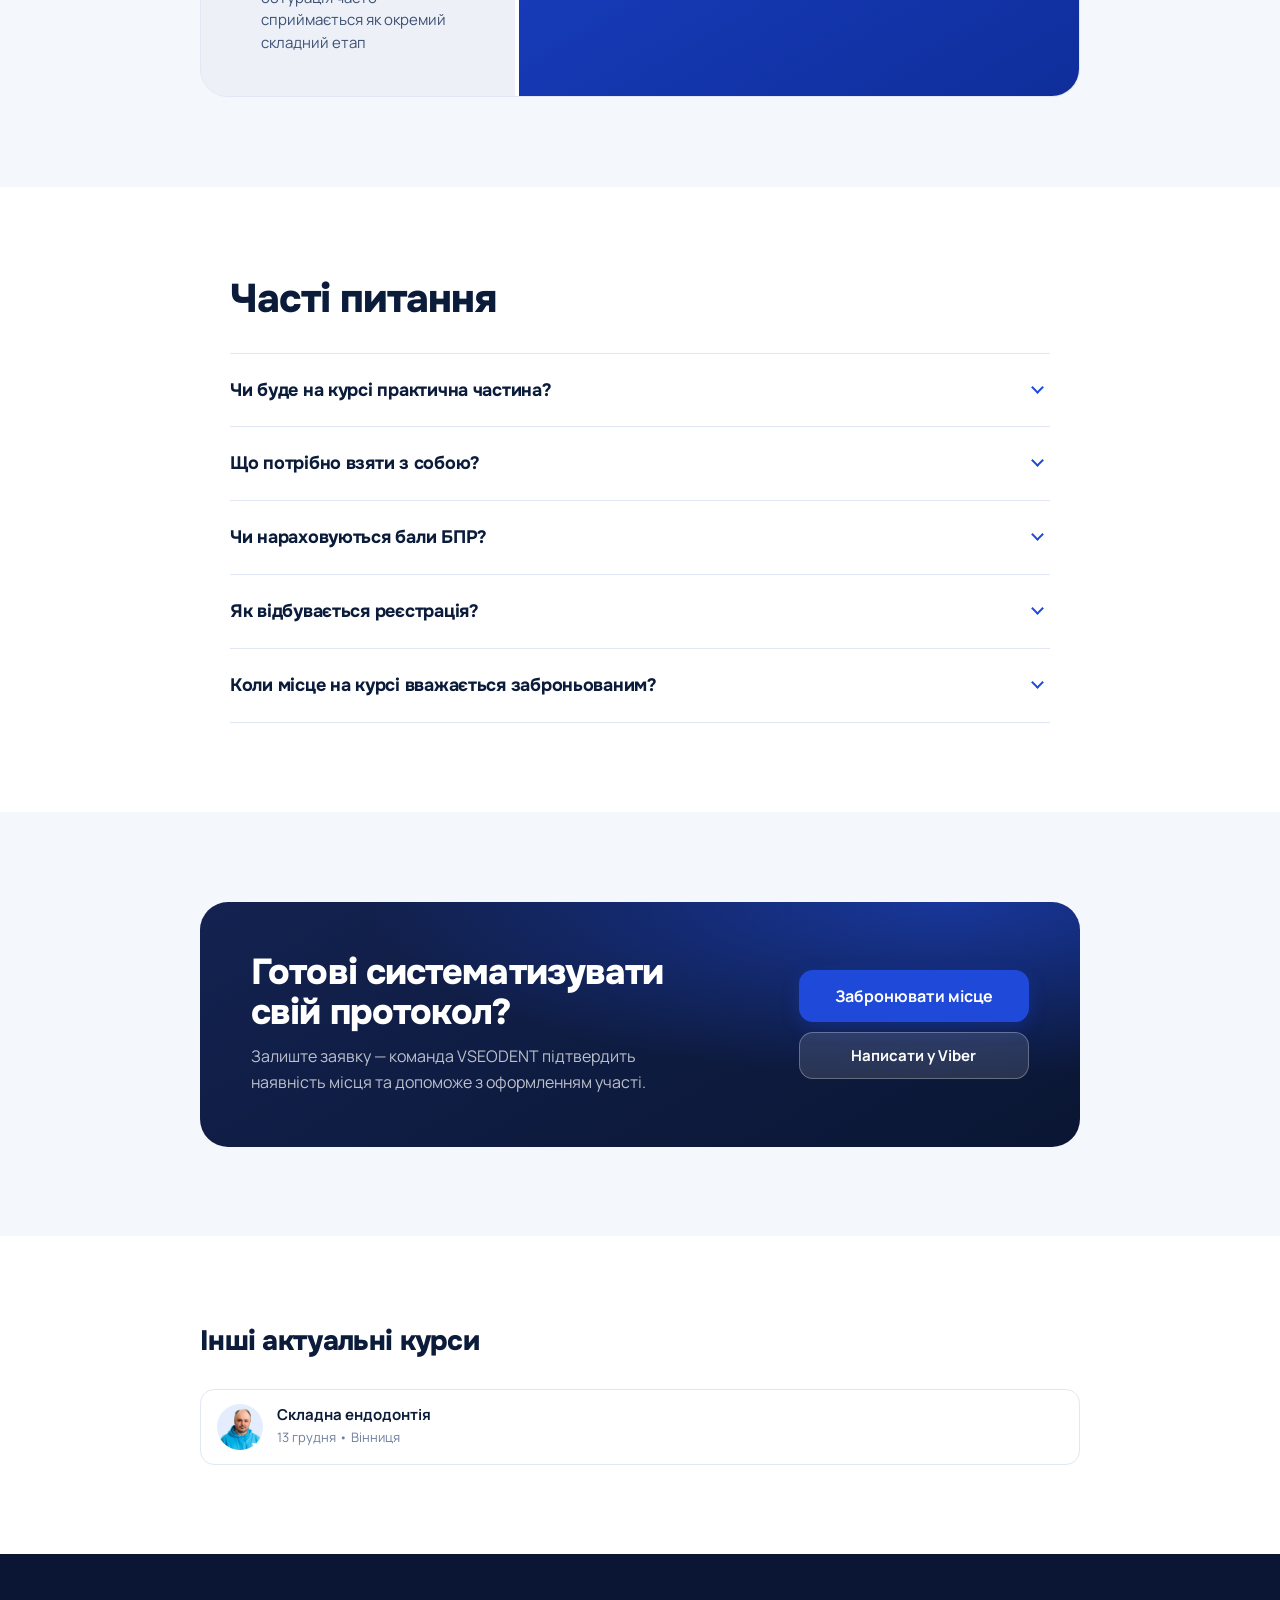
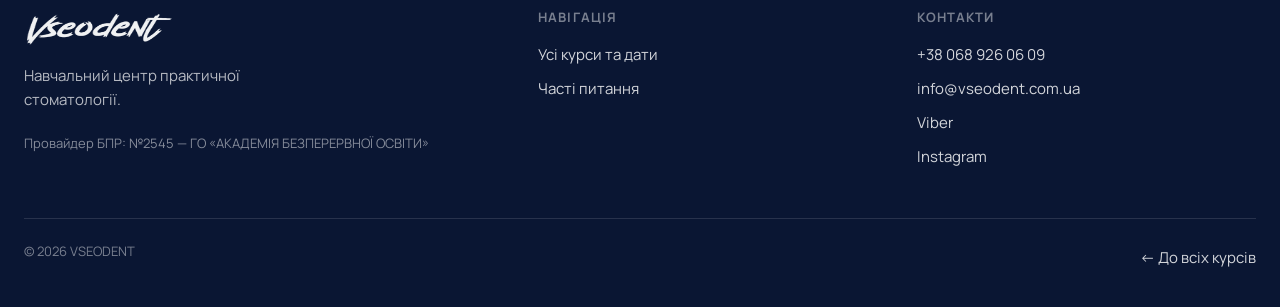
==== commit 7dd7e58b: "Add files via upload" ====
--- a/course.html
+++ b/course.html
@@ -21,7 +21,7 @@
 <noscript><img height="1" width="1" style="display:none"
   src="https://www.facebook.com/tr?id=1516093250283344&ev=PageView&noscript=1" alt=""></noscript>
 <!-- /Meta Pixel -->
-<link rel="stylesheet" href="assets/css/styles.css?v=20260905a">
+<link rel="stylesheet" href="assets/css/styles.css?v=20260905b">
 <link rel="icon" href="assets/images/logo.webp">
 </head>
 <body>
@@ -292,12 +292,12 @@
   <button class="btn btn--primary" data-book>Забронювати</button>
 </div>
 
-<script src="assets/js/data.js?v=20260905a"></script>
-<script src="assets/js/app.js?v=20260905a"></script>
-<script src="assets/js/course.js?v=20260905a"></script>
-<script src="assets/js/shared-blocks.js?v=20260905a"></script>
-<script src="assets/js/videos.js?v=20260905a"></script>
-<script src="assets/js/ba.js?v=20260905a"></script>
-<script src="assets/js/form.js?v=20260905a"></script>
+<script src="assets/js/data.js?v=20260905b"></script>
+<script src="assets/js/app.js?v=20260905b"></script>
+<script src="assets/js/course.js?v=20260905b"></script>
+<script src="assets/js/shared-blocks.js?v=20260905b"></script>
+<script src="assets/js/videos.js?v=20260905b"></script>
+<script src="assets/js/ba.js?v=20260905b"></script>
+<script src="assets/js/form.js?v=20260905b"></script>
 </body>
 </html>
--- a/assets/css/styles.css
+++ b/assets/css/styles.css
@@ -250,7 +250,7 @@
 .empty p{color:var(--ink-3);margin-bottom:16px}
 
 /* ---------- 8. ЯК ПРОХОДИТЬ -------------------------------- */
-.steps{display:grid;grid-template-columns:repeat(4,1fr);gap:24px;counter-reset:s}
+.steps{display:grid;grid-template-columns:repeat(5,minmax(0,1fr));gap:20px;counter-reset:s}
 .step{position:relative;padding-top:26px;border-top:2px solid var(--line)}
 .step::before{
   counter-increment:s;content:counter(s,decimal-leading-zero);
